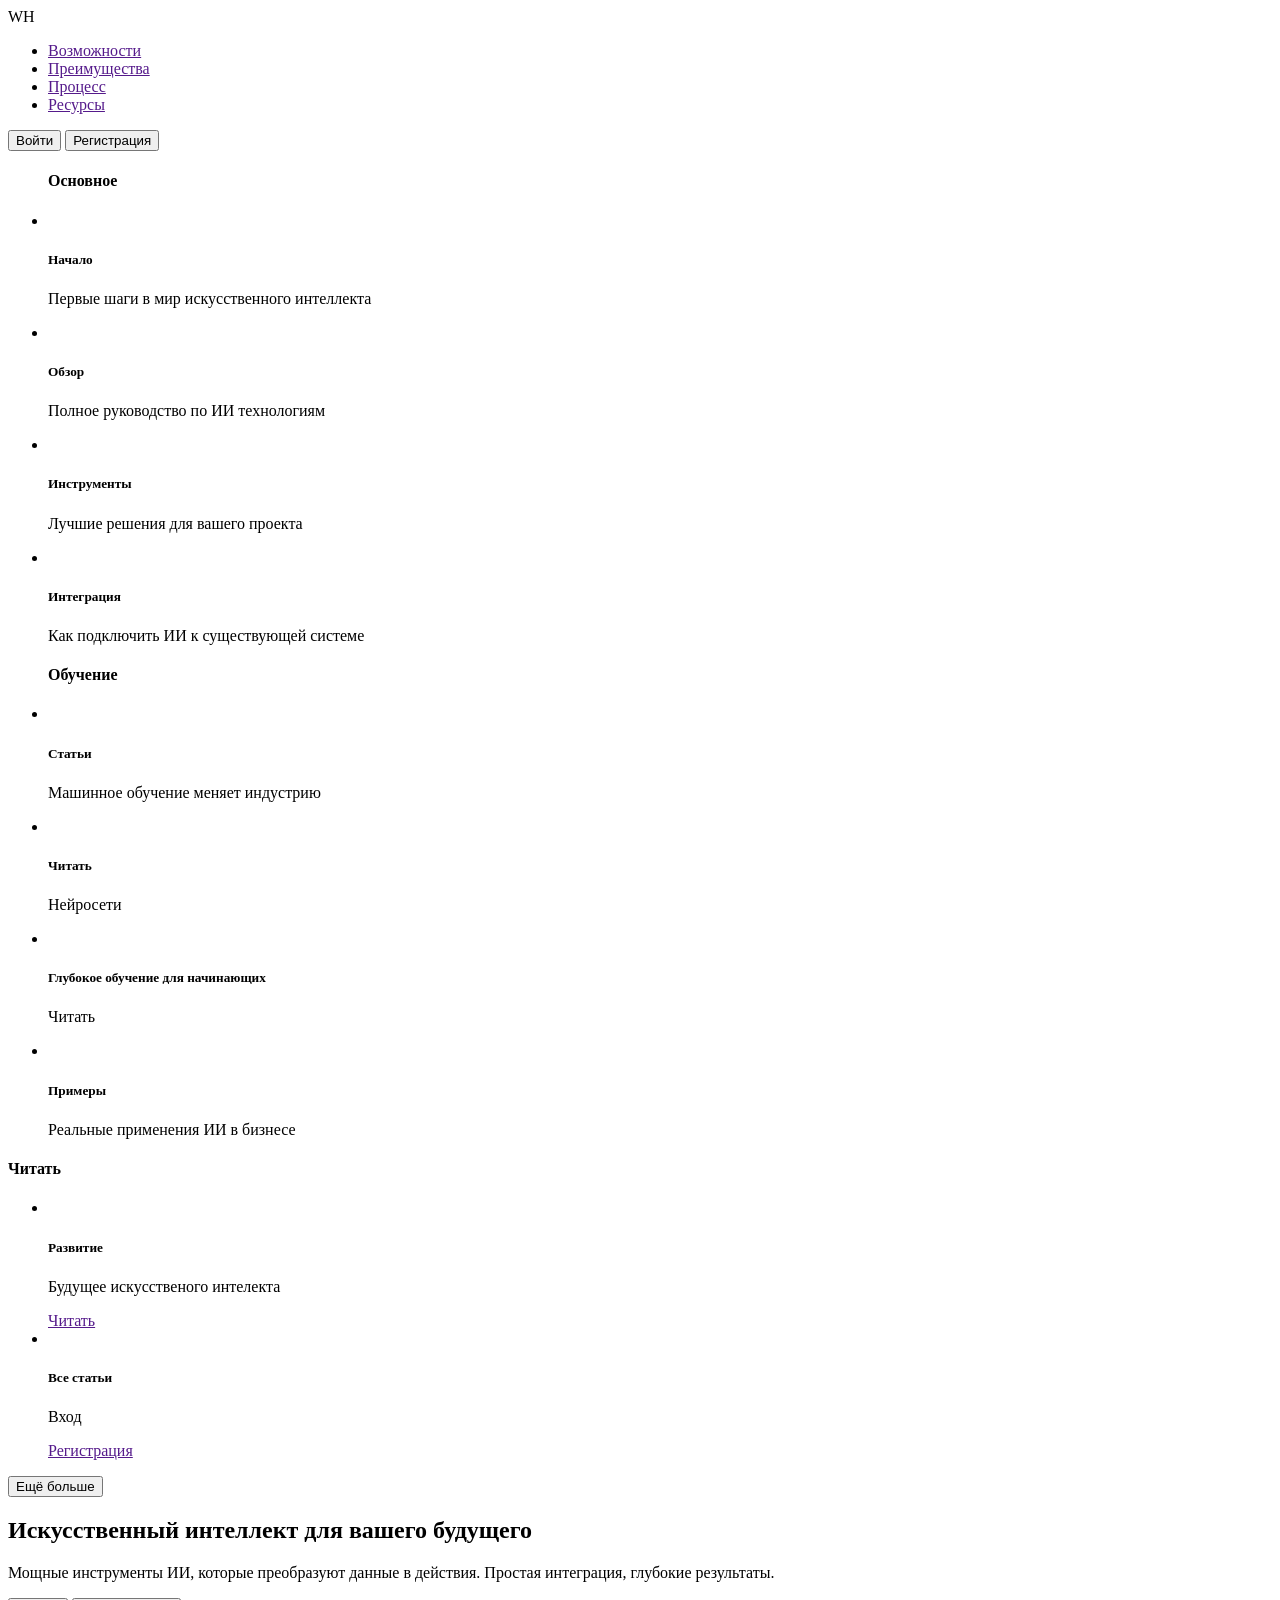
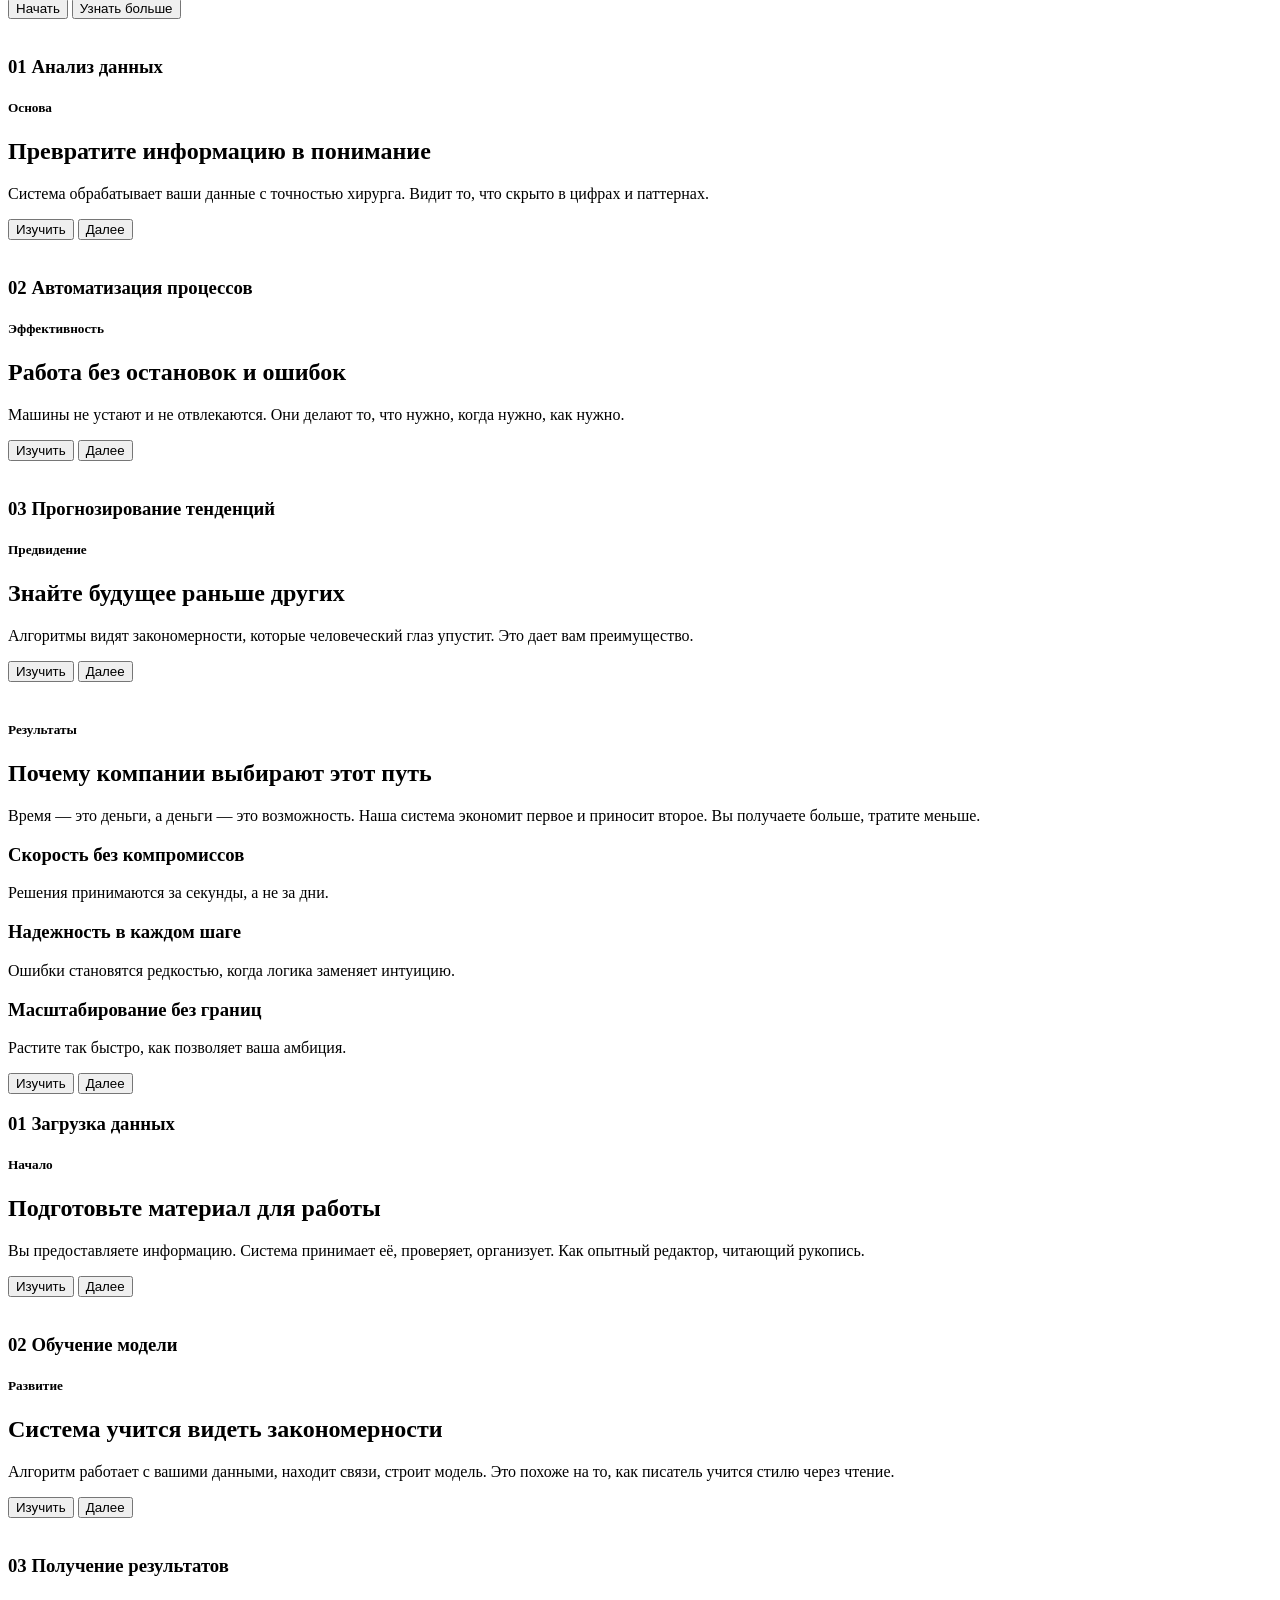
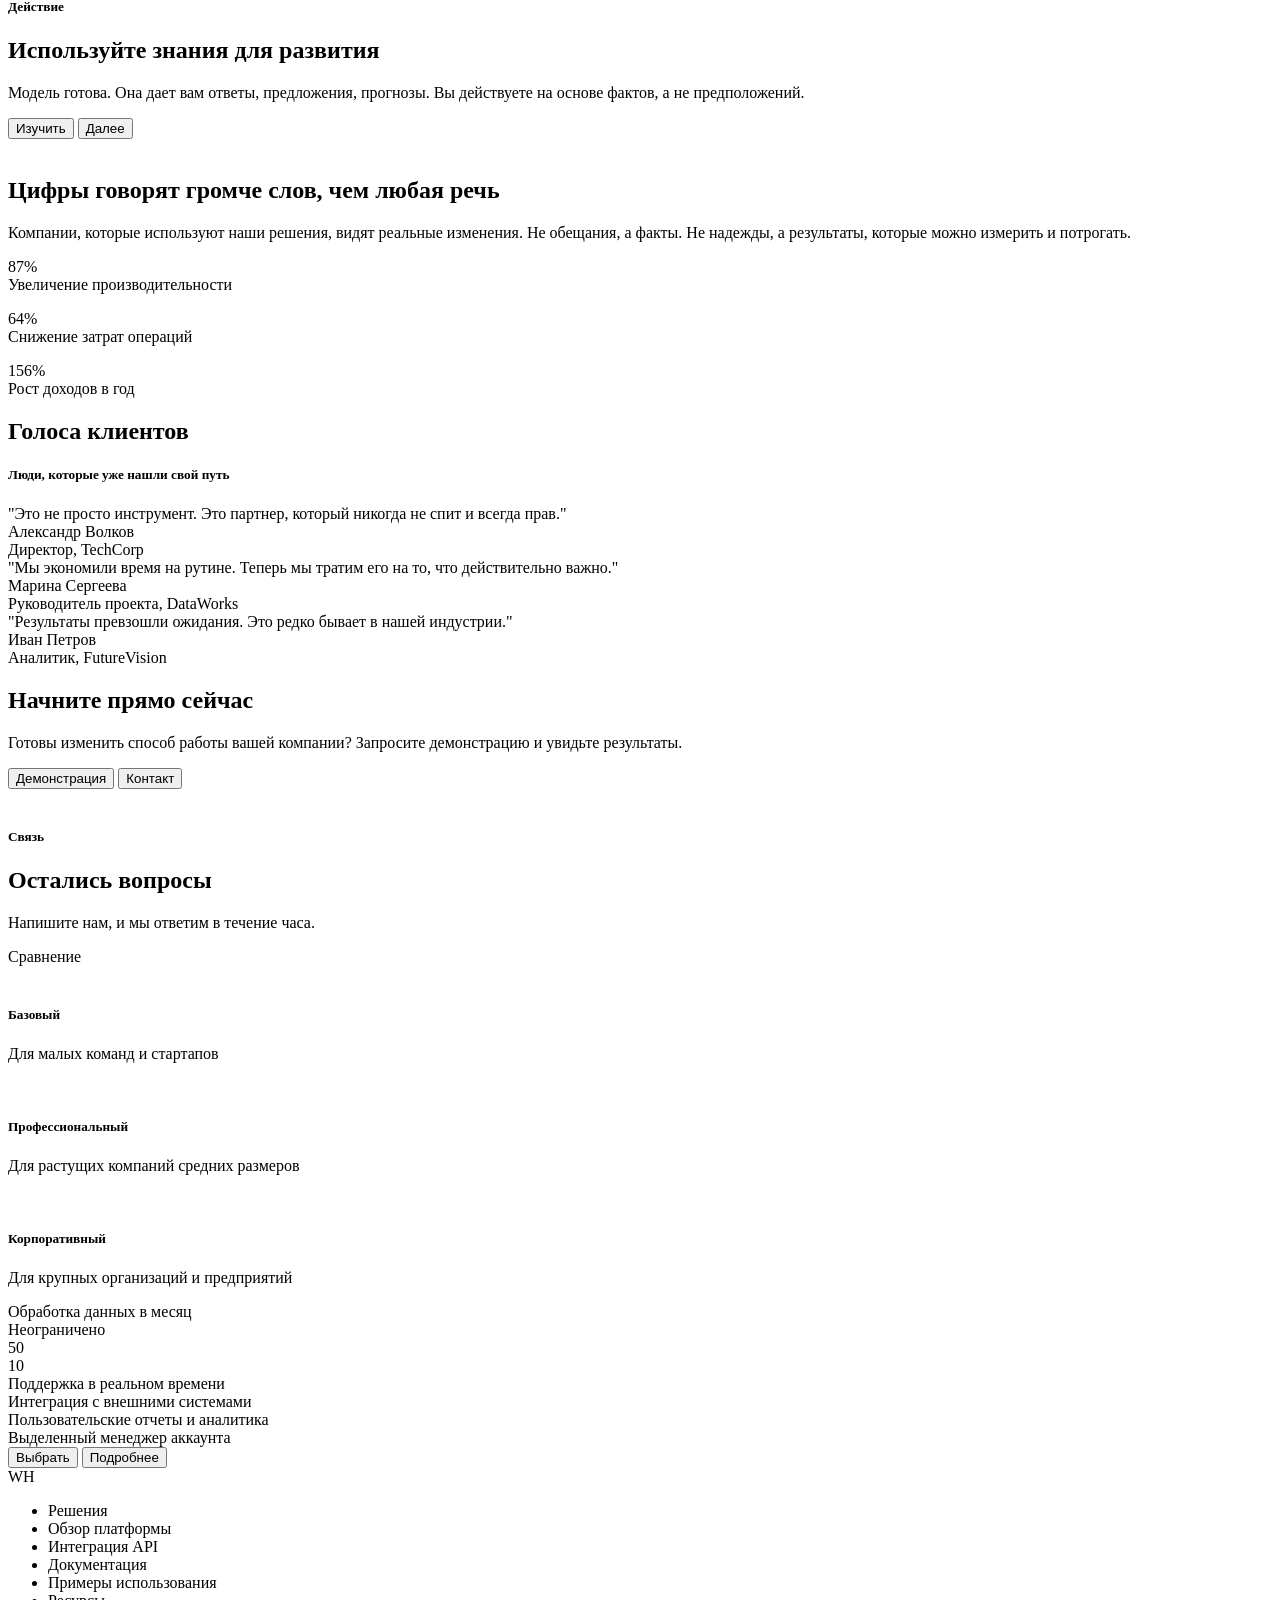
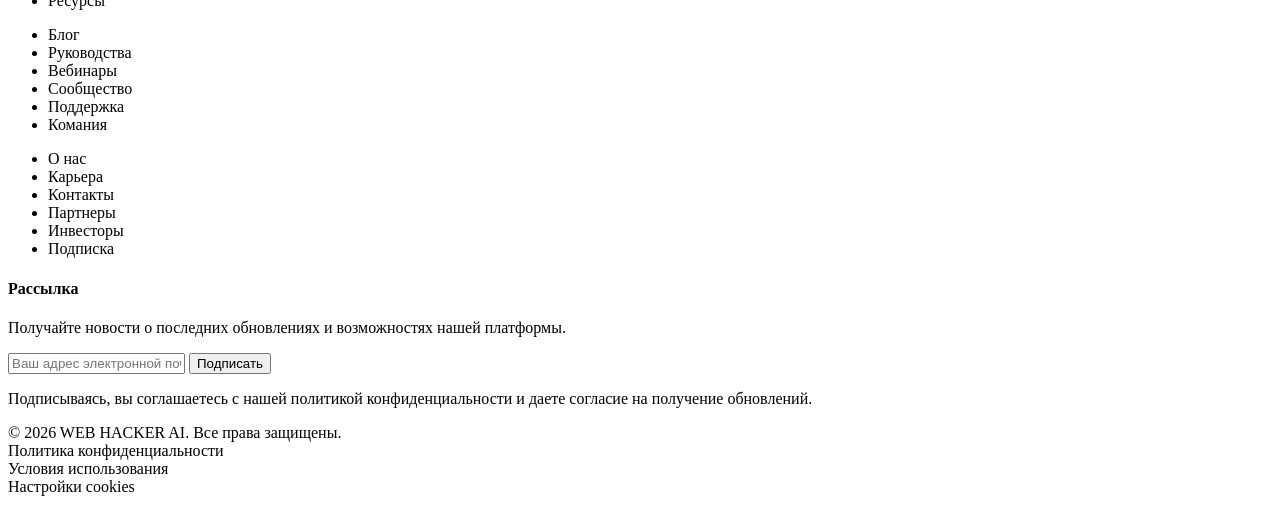
==== 01-html-css/adaptive-landing-ai/index.html @ d29f9d27 "feat(html): add basic html structure" ====
<!DOCTYPE html>
<html lang="en">
<head>
    <meta charset="UTF-8">
    <meta name="viewport" content="width=device-width, initial-scale=1.0">
    <title>WEV HACKER AI</title>
</head>
<body>
    <header>
        <nav>
            <div class="nav-logo">WH</div>
            <ul class="nav-list">
                <li class="list-item"><a href="">Возможности</a></li>
                <li class="list-item"><a href="">Преимущества</a></li>
                <li class="list-item"><a href="">Процесс</a></li>
                <li class="list-item"><a href="">Ресурсы</a></li>
            </ul>
            <div class="nav-actions">
                <button class="login">Войти</button>
                <button class="registration">Регистрация</button>
            </div>
        </nav>
        <div class="mega-menu">
            <div class="menu">
                <ul class="menu-list">
                    <h4 class="menu-list_title">Основное</h4>
                    <li class="menu-item">
                        <img class="menu-item_image" src="" alt="">
                        <div class="menu-item_content">
                            <h5 class="menu-item_content-title">Начало</h5>
                            <p class="menu-item_content-disc">Первые шаги в мир искусственного интеллекта</p>
                        </div>
                    </li>
                    <li class="menu-item">
                        <img class="menu-item_image" src="" alt="">
                        <div class="menu-item_content">
                            <h5 class="menu-item_content-title">Обзор</h5>
                            <p class="menu-item_content-disc">Полное руководство по ИИ технологиям</p>
                        </div>
                    </li>
                    <li class="menu-item">
                        <img class="menu-item_image" src="" alt="">
                        <div class="menu-item_content">
                            <h5 class="menu-item_content-title">Инструменты</h5>
                            <p class="menu-item_content-disc">Лучшие решения для вашего проекта</p>
                        </div>
                    </li>
                    <li class="menu-item">
                        <img class="menu-item_image" src="" alt="">
                        <div class="menu-item_content">
                            <h5 class="menu-item_content-title">Интеграция</h5>
                            <p class="menu-item_content-disc">Как подключить ИИ к существующей системе</p>
                        </div>
                    </li>
                </ul>
                <ul class="menu-list">
                    <h4 class="menu-list_title">Обучение</h4>
                    <li class="menu-item">
                        <img class="menu-item_image" src="" alt="">
                        <div class="menu-item_content">
                            <h5 class="menu-item_content-title">Статьи</h5>
                            <p class="menu-item_content-disc">Машинное обучение меняет индустрию</p>
                        </div>
                    </li>
                    <li class="menu-item">
                        <img class="menu-item_image" src="" alt="">
                        <div class="menu-item_content">
                            <h5 class="menu-item_content-title">Читать</h5>
                            <p class="menu-item_content-disc">Нейросети</p>
                        </div>
                    </li>
                    <li class="menu-item">
                        <img class="menu-item_image" src="" alt="">
                        <div class="menu-item_content">
                            <h5 class="menu-item_content-title">Глубокое обучение для начинающих</h5>
                            <p class="menu-item_content-disc">Читать</p>
                        </div>
                    </li>
                    <li class="menu-item">
                        <img class="menu-item_image" src="" alt="">
                        <div class="menu-item_content">
                            <h5 class="menu-item_content-title">Примеры</h5>
                            <p class="menu-item_content-disc">Реальные применения ИИ в бизнесе</p>
                        </div>
                    </li>
                </ul>
            <div class="blog">
                <h4 class="blog-title">Читать</h4>
                <ul class="blog-list">
                    <li class="blog-item">
                        <img class="blog-item_image" src="" alt="">
                        <div class="blog-item_content">
                            <h5 class="blog-item_content-title">Развитие</h5>
                            <p class="blog-item_content-disc">Будущее искусственого интелекта</p>
                            <a href="">Читать</a>
                        </div>
                    </li>
                    <li class="blog-item">
                        <img class="blog-item_image" src="" alt="">
                        <div class="blog-item_content">
                            <h5 class="blog-item_content-title">Все статьи</h5>
                            <p class="blog-item_content-disc">Вход</p>
                            <a href="">Регистрация</a>
                        </div>
                    </li>
                </ul>
                <button class="blog-button">Ещё больше</button>
            </div>
        </div>
    </header>
    <main>
        <section class="intro">
            <div class="intro-container">
                <h1 class="intro-title">Искусственный интеллект для вашего будущего</h1>
                <p class="intro-text">Мощные инструменты ИИ, которые преобразуют данные в действия. Простая интеграция, глубокие результаты.</p>
                <div class="intro-actions">
                    <button>Начать</button>
                    <button>Узнать больше</button>
                </div>
            </div>
            <img class="intro-image" src="" alt="">
        </section>
        <section class="features">
            <div class="feature">
                <div class="feature-info">
                    <h3 class="feature-info_title">01   Анализ данных</h3>
                </div>
                <div class="feature-content">
                    <div class="feature-content_container">
                        <h5 class="feature-content_title">Основа</h5>
                        <h2 class="feature-content_heading">Превратите информацию в понимание</h2>
                        <p class="feature-content_text">Система обрабатывает ваши данные с точностью хирурга. Видит то, что скрыто в цифрах и паттернах.</p>
                        <div class="feature-content_actions">
                            <button>Изучить</button>
                            <button>Далее</button>
                        </div>
                    </div>
                    <img class="feature-content_image" src="" alt="">
                </div>
            </div>
            <div class="feature">
                <div class="feature-info">
                    <h3 class="feature-info_title">02   Автоматизация процессов</h3>
                </div>
                <div class="feature-content">
                    <div class="feature-content_container">
                        <h5 class="feature-content_title">Эффективность</h5>
                        <h2 class="feature-content_heading">Работа без остановок и ошибок</h2>
                        <p class="feature-content_text">Машины не устают и не отвлекаются. Они делают то, что нужно, когда нужно, как нужно.</p>
                        <div class="feature-content_actions">
                            <button>Изучить</button>
                            <button>Далее</button>
                        </div>
                    </div>
                    <img class="feature-content_image" src="" alt="">
                </div>
            </div>
            <div class="feature">
                <div class="feature-info">
                    <h3 class="feature-info_title">03   Прогнозирование тенденций</h3>
                </div>
                <div class="feature-content">
                    <div class="feature-content_container">
                        <h5 class="feature-content_title">Предвидение</h5>
                        <h2 class="feature-content_heading">Знайте будущее раньше других</h2>
                        <p class="feature-content_text">Алгоритмы видят закономерности, которые человеческий глаз упустит. Это дает вам преимущество.</p>
                        <div class="feature-content_actions">
                            <button>Изучить</button>
                            <button>Далее</button>
                        </div>
                    </div>
                    <img class="feature-content_image" src="" alt="">
                </div>
            </div>
            <div class="features-result">
                <div class="features-result_header">
                    <h5 class="feature-content_title">Результаты</h5>
                    <h2 class="feature-content_heading">Почему компании выбирают этот путь</h2>
                    <p class="feature-content_text">Время — это деньги, а деньги — это возможность. Наша система экономит первое и приносит второе. Вы получаете больше, тратите меньше.</p>
                </div>
                <div class="features-result_cards">
                    <div class="card">
                        <div class="card-image"></div>
                        <h3 class="card-title">Скорость без компромиссов</h3>
                        <p class="card-text">Решения принимаются за секунды, а не за дни.</p>
                    </div>
                    <div class="card">
                        <div class="card-image"></div>
                        <h3 class="card-title">Надежность в каждом шаге</h3>
                        <p class="card-text">Ошибки становятся редкостью, когда логика заменяет интуицию.</p>
                    </div>
                    <div class="card">
                        <div class="card-image"></div>
                        <h3 class="card-title">Масштабирование без границ</h3>
                        <p class="card-text">Растите так быстро, как позволяет ваша амбиция.</p>
                    </div>
                </div>
                <div class="features-result_actions">
                    <button>Изучить</button>
                    <button>Далее</button>
                </div>
            </div>
            <div class="feature">
                <div class="feature-info">
                    <h3 class="feature-info_title">01   Загрузка данных</h3>
                </div>
                <div class="feature-content">
                    <div class="feature-content_container">
                        <h5 class="feature-content_title">Начало</h5>
                        <h2 class="feature-content_heading">Подготовьте материал для работы</h2>
                        <p class="feature-content_text">Вы предоставляете информацию. Система принимает её, проверяет, организует. Как опытный редактор, читающий рукопись.</p>
                        <div class="feature-content_actions">
                            <button>Изучить</button>
                            <button>Далее</button>
                        </div>
                    </div>
                    <img class="feature-content_image" src="" alt="">
                </div>
            </div>
            <div class="feature">
                <div class="feature-info">
                    <h3 class="feature-info_title">02   Обучение модели</h3>
                </div>
                <div class="feature-content">
                    <div class="feature-content_container">
                        <h5 class="feature-content_title">Развитие</h5>
                        <h2 class="feature-content_heading">Система учится видеть закономерности</h2>
                        <p class="feature-content_text">Алгоритм работает с вашими данными, находит связи, строит модель. Это похоже на то, как писатель учится стилю через чтение.</p>
                        <div class="feature-content_actions">
                            <button>Изучить</button>
                            <button>Далее</button>
                        </div>
                    </div>
                    <img class="feature-content_image" src="" alt="">
                </div>
            </div>
            <div class="feature">
                <div class="feature-info">
                    <h3 class="feature-info_title">03   Получение результатов</h3>
                </div>
                <div class="feature-content">
                    <div class="feature-content_container">
                        <h5 class="feature-content_title">Действие</h5>
                        <h2 class="feature-content_heading">Используйте знания для развития</h2>
                        <p class="feature-content_text">Модель готова. Она дает вам ответы, предложения, прогнозы. Вы действуете на основе фактов, а не предположений.</p>
                        <div class="feature-content_actions">
                            <button>Изучить</button>
                            <button>Далее</button>
                        </div>
                    </div>
                    <img class="feature-content_image" src="" alt="">
                </div>
            </div>
        </section>
        <section class="stats">
            <div class="stats-heading">
                <h2 class="stats-title">Цифры говорят громче слов, чем любая речь</h2>
                <p class="stats-text">Компании, которые используют наши решения, видят реальные изменения. Не обещания, а факты. Не надежды, а результаты, которые можно измерить и потрогать.</p>
            </div>
            <div class="stats-content">
                <div class="stats-content_card">
                    <p class="stats-content_card-info">87%<br>Увеличение производительности</p>
                </div>
                <div class="stats-content_card">
                    <p class="stats-content_card-info">64%<br>Снижение затрат операций</p>
                </div>
                <div class="stats-content_card">
                    <p class="stats-content_card-info">156%<br>Рост доходов в год</p>
                </div>
            </div>
        </section>
        <section class="testimonial">
            <div class="testimonial-heading">
                <h2 class="testimonial-title">Голоса клиентов</h2>
                <h5 class="testimonial-subtitle">Люди, которые уже нашли свой путь</h5>
            </div>
            <div class="testimonial-cards">
                <div class="testimonial-card">
                    <div class="stars"></div>
                    <div class="quote">"Это не просто инструмент. Это партнер, который никогда не спит и всегда прав."</div>
                    <div class="avatar">
                        <div class="avatar-image"></div>
                        <div class="avatar-info">
                            <div class="full-name">Александр Волков</div>
                            <div class="position">Директор, TechCorp</div>
                        </div>
                    </div>
                </div>
                <div class="testimonial-card">
                    <div class="stars"></div>
                    <div class="quote">"Мы экономили время на рутине. Теперь мы тратим его на то, что действительно важно."</div>
                    <div class="avatar">
                        <div class="avatar-image"></div>
                        <div class="avatar-info">
                            <div class="full-name">Марина Сергеева</div>
                            <div class="position">Руководитель проекта, DataWorks</div>
                        </div>
                    </div>
                </div>
                <div class="testimonial-card">
                    <div class="stars"></div>
                    <div class="quote">"Результаты превзошли ожидания. Это редко бывает в нашей индустрии."</div>
                    <div class="avatar">
                        <div class="avatar-image"></div>
                        <div class="avatar-info">
                            <div class="full-name">Иван Петров</div>
                            <div class="position">Аналитик, FutureVision</div>
                        </div>
                    </div>
                </div>
            </div>
        </section>
        <section class="get_start">
            <div class="get_start-content">
                    <div class="get_start-content_container">
                        <h2 class="get_start-content_heading">Начните прямо сейчас</h2>
                        <p class="get_start-content_text">Готовы изменить способ работы вашей компании? Запросите демонстрацию и увидьте результаты.</p>
                        <div class="get_start-content_actions">
                            <button>Демонстрация</button>
                            <button>Контакт</button>
                        </div>
                    </div>
                    <img class="feature-content_image" src="" alt="">
                </div>
        </section>
        <section class="faq">
            <div class="faq-heading">
                <h5 class="faq-tagline">Связь</h5>
                <h2 class="faq-title">Остались вопросы</h2>
                <p class="faq-text">Напишите нам, и мы ответим в течение часа.</p>
            </div>
            <div class="faq-content">
                <div class="faq-grid">
                    <div class="grid-column_heading">
                        <div>Сравнение</div>
                        <div class="grid-column_content">
                            <img class="grid-column_image" src="" alt="">
                            <h5 class="grid-column_title">Базовый</h5>
                            <p class="grid-column_text">Для малых команд и стартапов</p>
                        </div>
                        <div class="grid-column_content">
                            <img class="grid-column_image" src="" alt="">
                            <h5 class="grid-column_title">Профессиональный</h5>
                            <p class="grid-column_text">Для растущих компаний средних размеров</p>
                        </div>
                        <div class="grid-column_content">
                            <img class="grid-column_image" src="" alt="">
                            <h5 class="grid-column_title">Корпоративный</h5>
                            <p class="grid-column_text">Для крупных организаций и предприятий</p>
                        </div>
                    </div>
                    <div class="grid-row">
                        <div class="row-title">Обработка данных в месяц</div>
                        <div class="row-ceil">Неограничено</div>
                        <div class="row-ceil">50</div>
                        <div class="row-ceil">10</div>
                    </div>
                    <div class="grid-row">
                        <div class="row-title">Поддержка в реальном времени</div>
                        <div class="row-ceil"></div>
                        <div class="row-ceil"></div>
                        <div class="row-ceil"></div>
                    </div>
                    <div class="grid-row">
                        <div class="row-title">Интеграция с внешними системами</div>
                        <div class="row-ceil"></div>
                        <div class="row-ceil"></div>
                        <div class="row-ceil"></div>
                    </div>
                    <div class="grid-row">
                        <div class="row-title">Пользовательские отчеты и аналитика</div>
                        <div class="row-ceil"></div>
                        <div class="row-ceil"></div>
                        <div class="row-ceil"></div>
                    </div>
                    <div class="grid-row">
                        <div class="row-title">Выделенный менеджер аккаунта</div>
                        <div class="row-ceil"></div>
                        <div class="row-ceil"></div>
                        <div class="row-ceil"></div>
                    </div>
                </div>
            </div>
            <div class="faq-actions">
                <button>Выбрать</button>
                <button>Подробнее</button>
            </div>
        </section>
    </main>
    <footer>
        <div class="footer-container">
            <div class="footer-content">
                <div class="footer-links">
                    <div class="footer-logo">WH</div>
                    <div class="footer-list">
                        <ul class="footer-list">
                            <li class="footer-list_item">Решения</li>
                            <li class="footer-list_item">Обзор платформы</li>
                            <li class="footer-list_item">Интеграция API</li>
                            <li class="footer-list_item">Документация</li>
                            <li class="footer-list_item">Примеры использования</li>
                            <li class="footer-list_item">Ресурсы</li>
                        </ul>
                    </div>
                    <div class="footer-list">
                        <ul class="footer-list">
                            <li class="footer-list_item">Блог</li>
                            <li class="footer-list_item">Руководства</li>
                            <li class="footer-list_item">Вебинары</li>
                            <li class="footer-list_item">Сообщество</li>
                            <li class="footer-list_item">Поддержка</li>
                            <li class="footer-list_item">Комания</li>
                        </ul>
                    </div>
                    <div class="footer-list">
                        <ul class="footer-list">
                            <li class="footer-list_item">О нас</li>
                            <li class="footer-list_item">Карьера</li>
                            <li class="footer-list_item">Контакты</li>
                            <li class="footer-list_item">Партнеры</li>
                            <li class="footer-list_item">Инвесторы</li>
                            <li class="footer-list_item">Подписка</li>
                        </ul>
                    </div>
                </div>
                <div class="footer-newsletter">
                    <div class="newsletter-heading">
                        <h4>Рассылка</h4>
                        <p>Получайте новости о последних обновлениях и возможностях нашей платформы.</p>
                    </div>
                    <div class="newsletter-actions">
                        <div class="actions-form">
                            <form action="submit"></form>
                            <input type="email" name="" id="email" placeholder="Ваш адрес электронной почты">
                            <button>Подписать</button>
                        </div>
                        <p class="confirm">Подписываясь, вы соглашаетесь с нашей политикой конфиденциальности и даете согласие на получение обновлений.</p>
                    </div>
                </div>
            </div>
            <div class="footer-credits">
                <div class="credits-links">
                    <div class="credits-link">© 2026 WEB HACKER AI. Все права защищены.</div>
                    <div class="credits-link">Политика конфиденциальности</div>
                    <div class="credits-link">Условия использования</div>
                    <div class="credits-link">Настройки cookies</div>
                </div>
                <div class="social-links">
                    <img src="" alt="">
                    <img src="" alt="">
                </div>
            </div>
        </div>
    </footer>
</body>
</html>
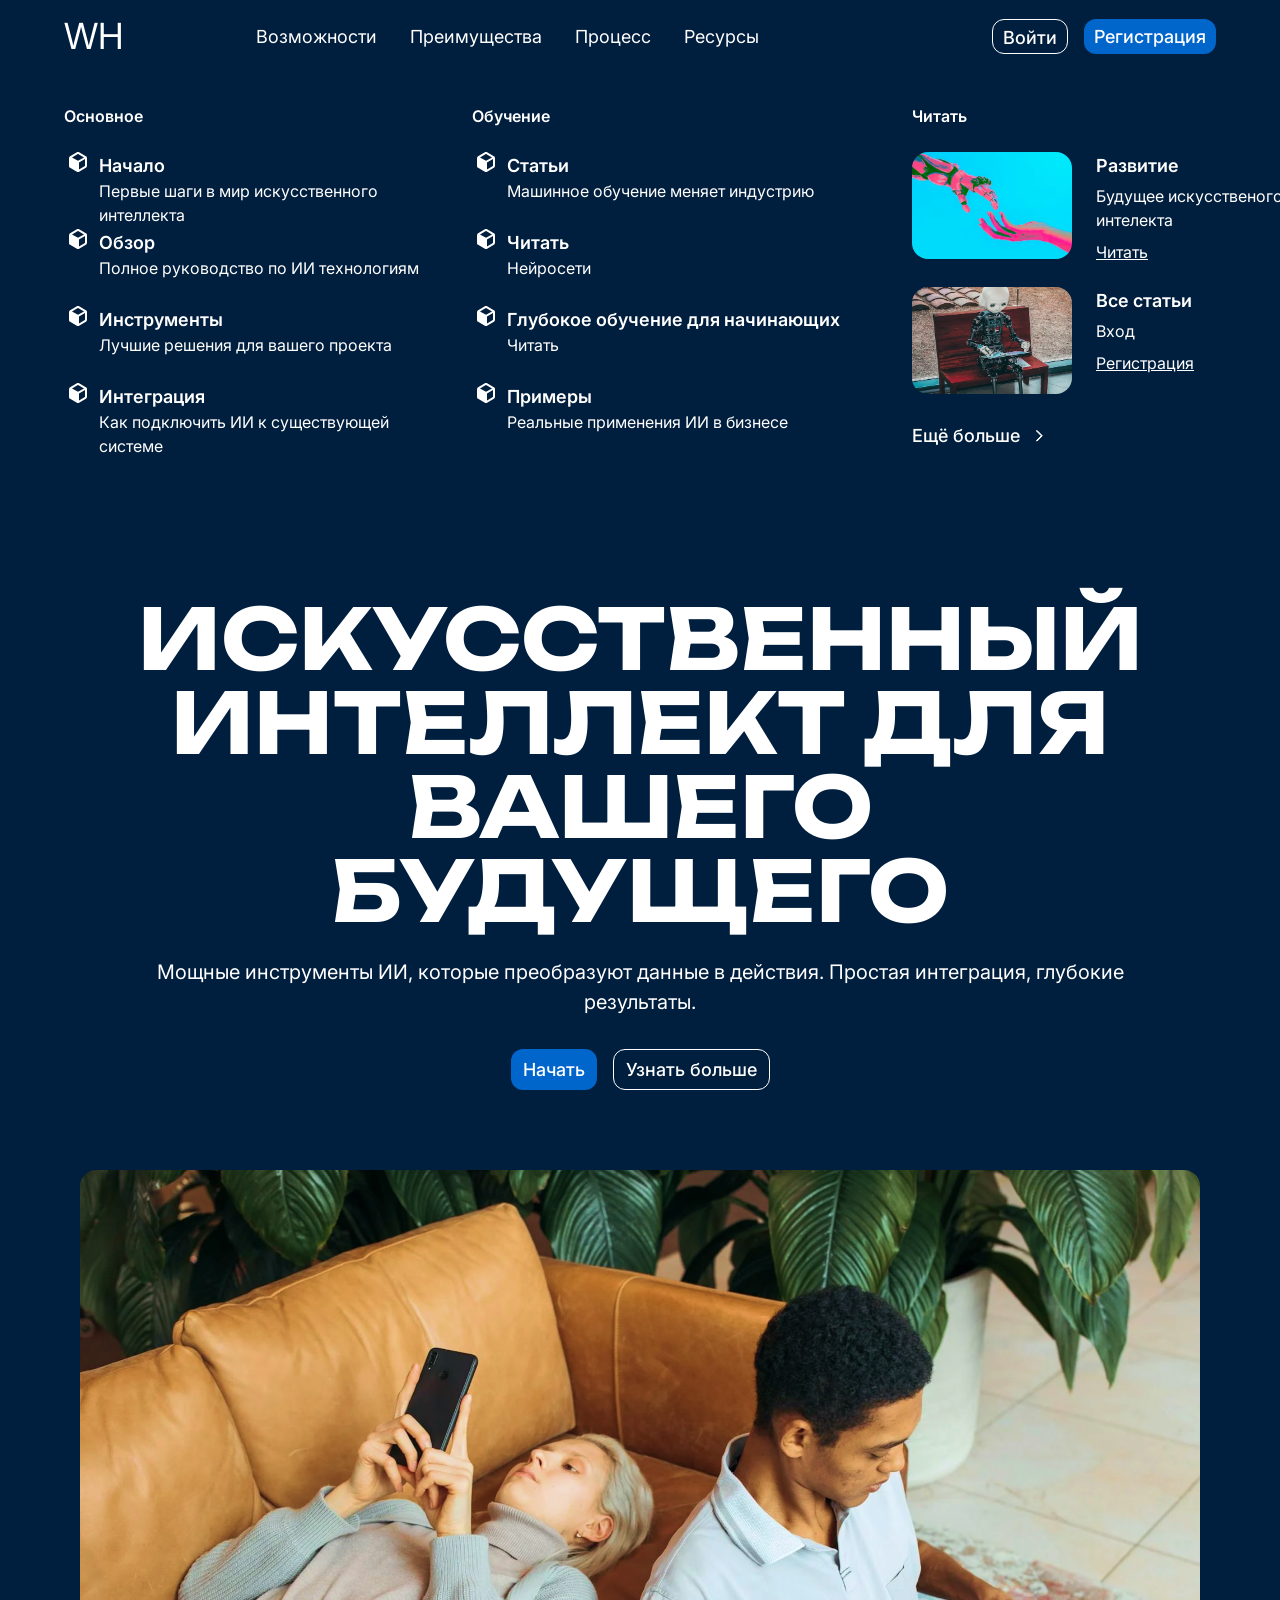
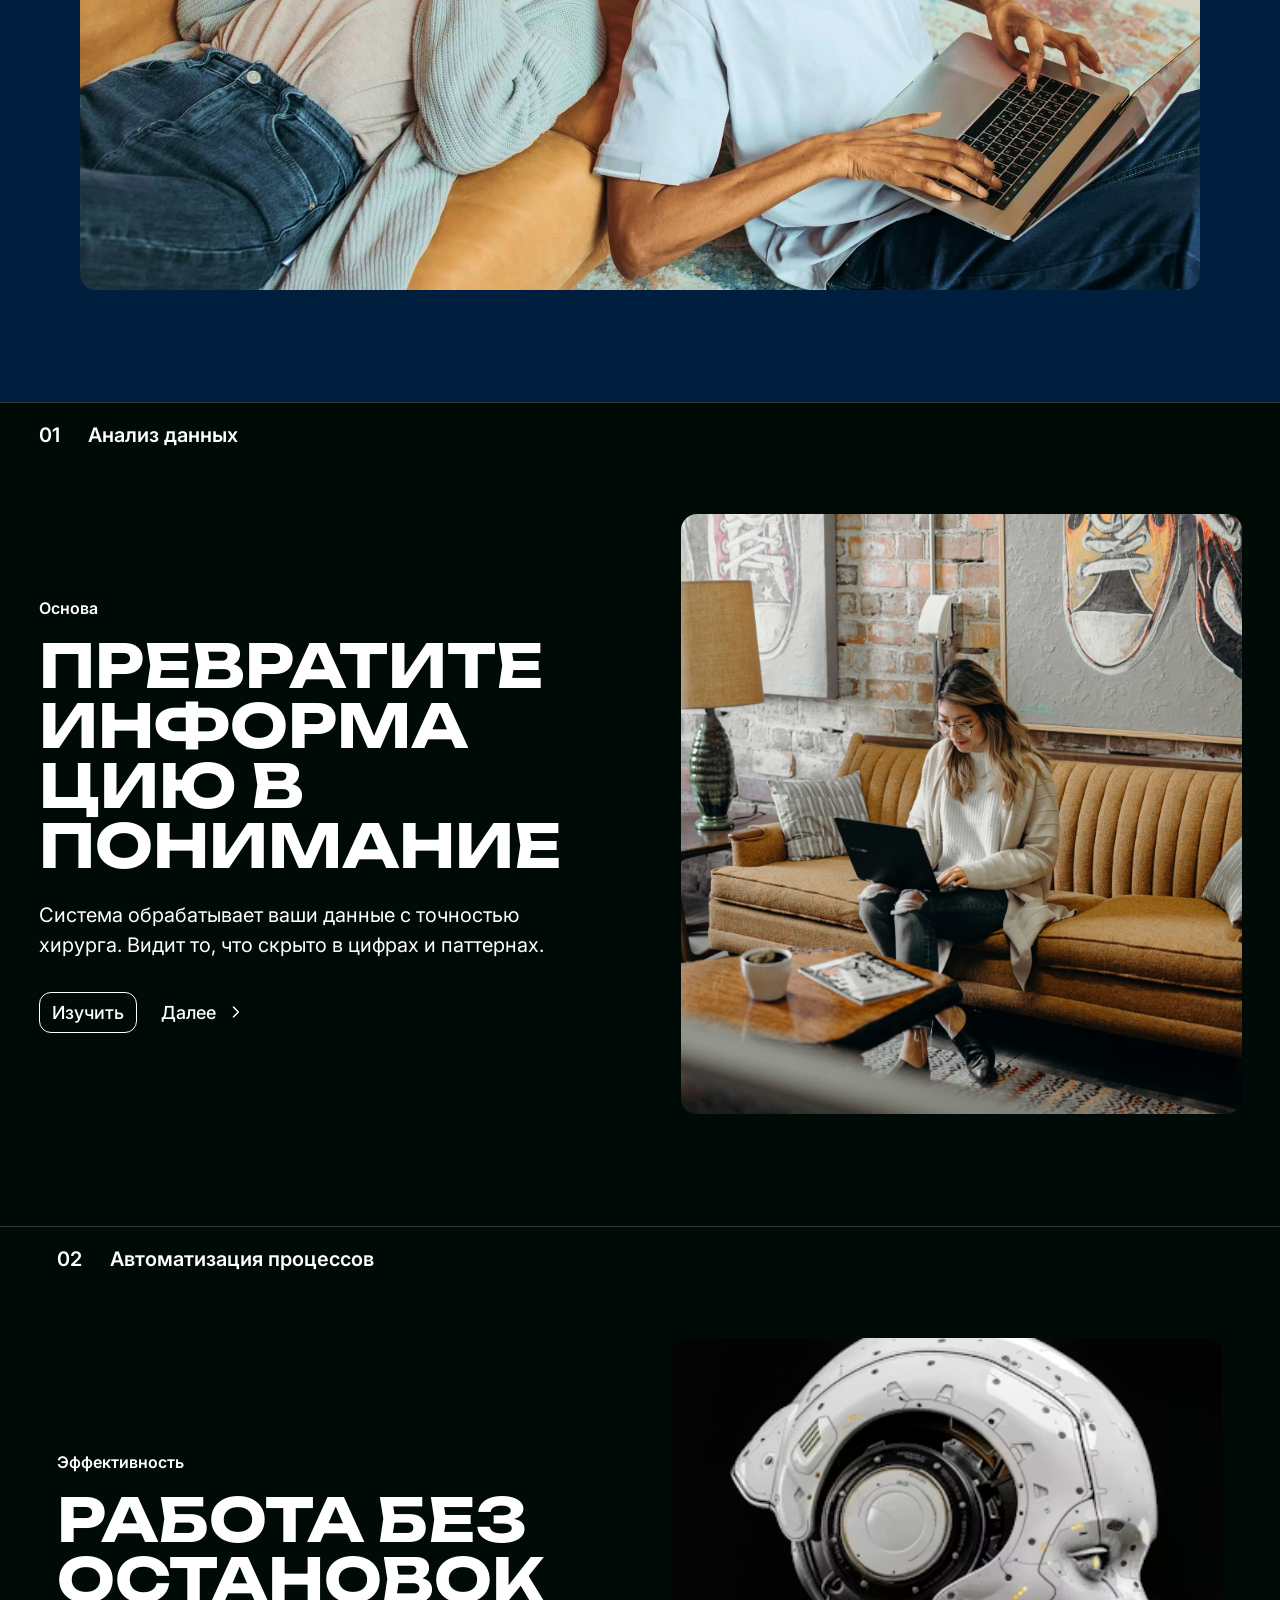
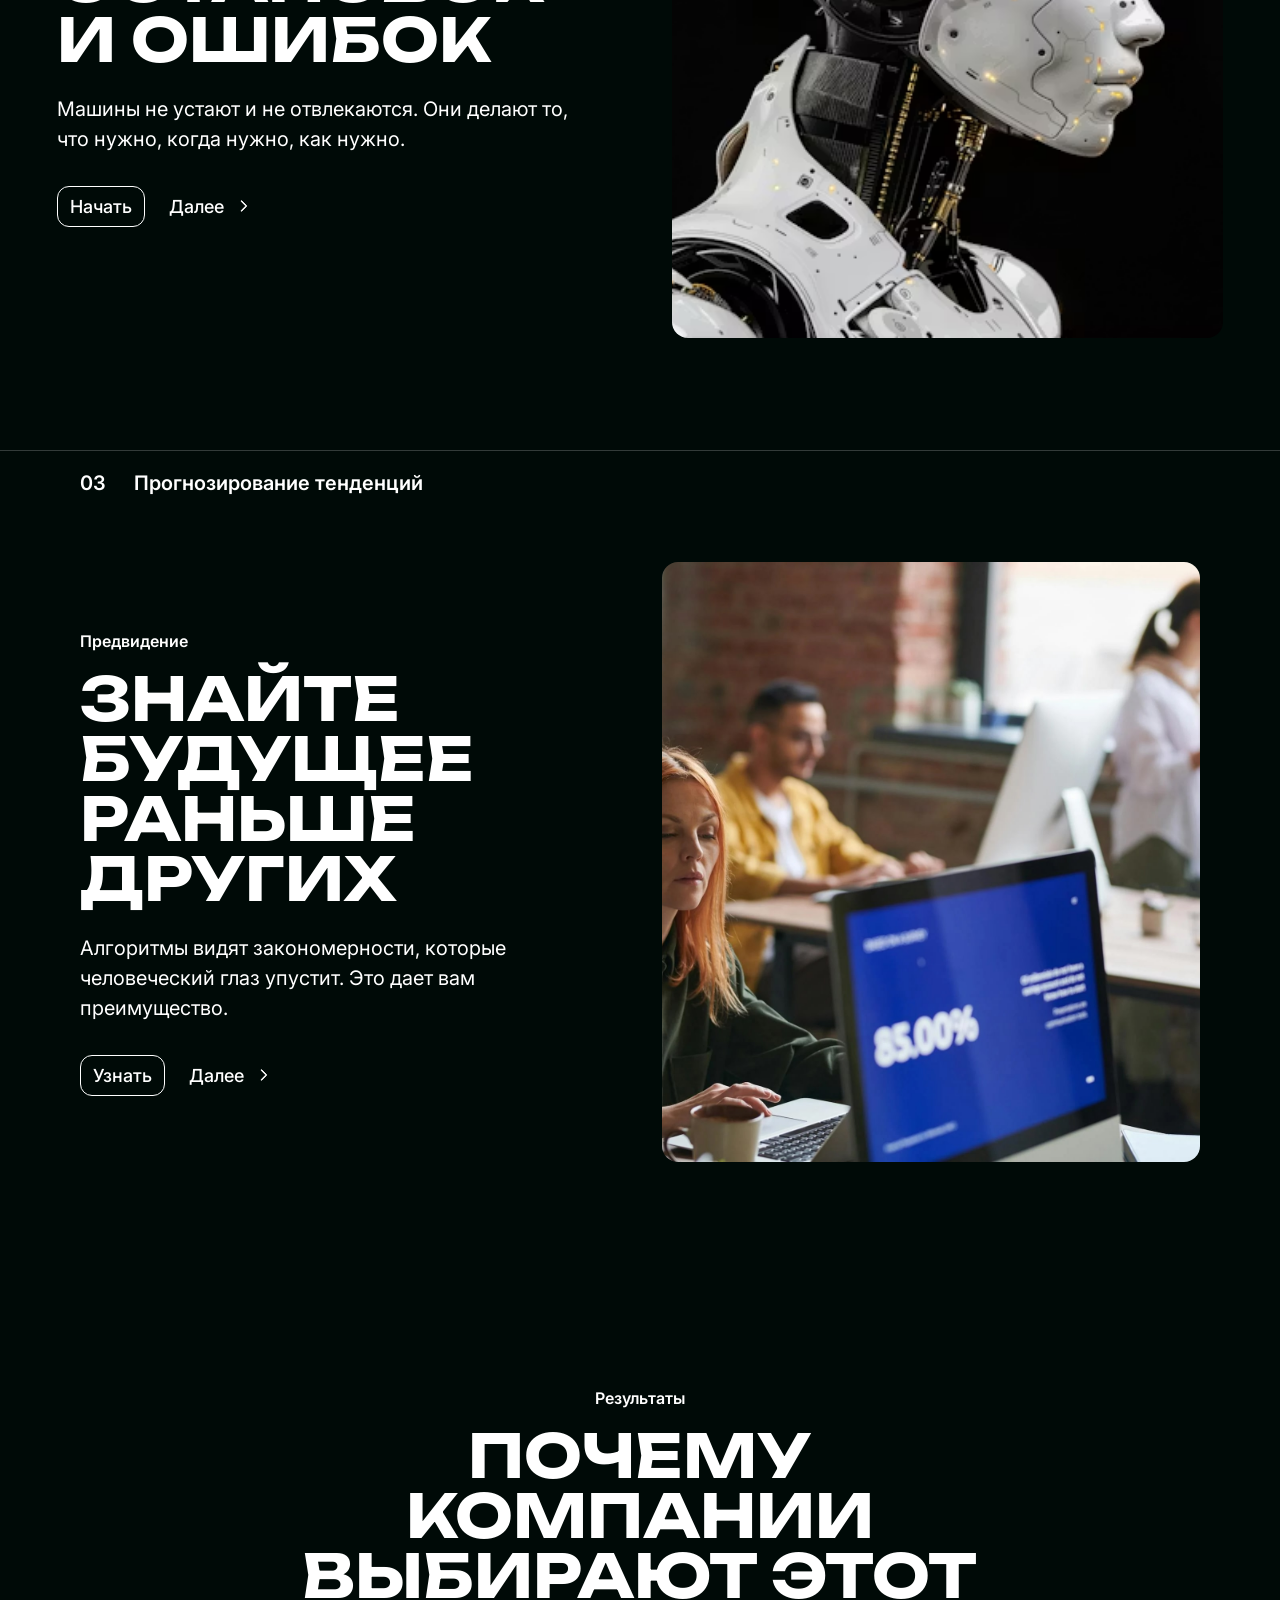
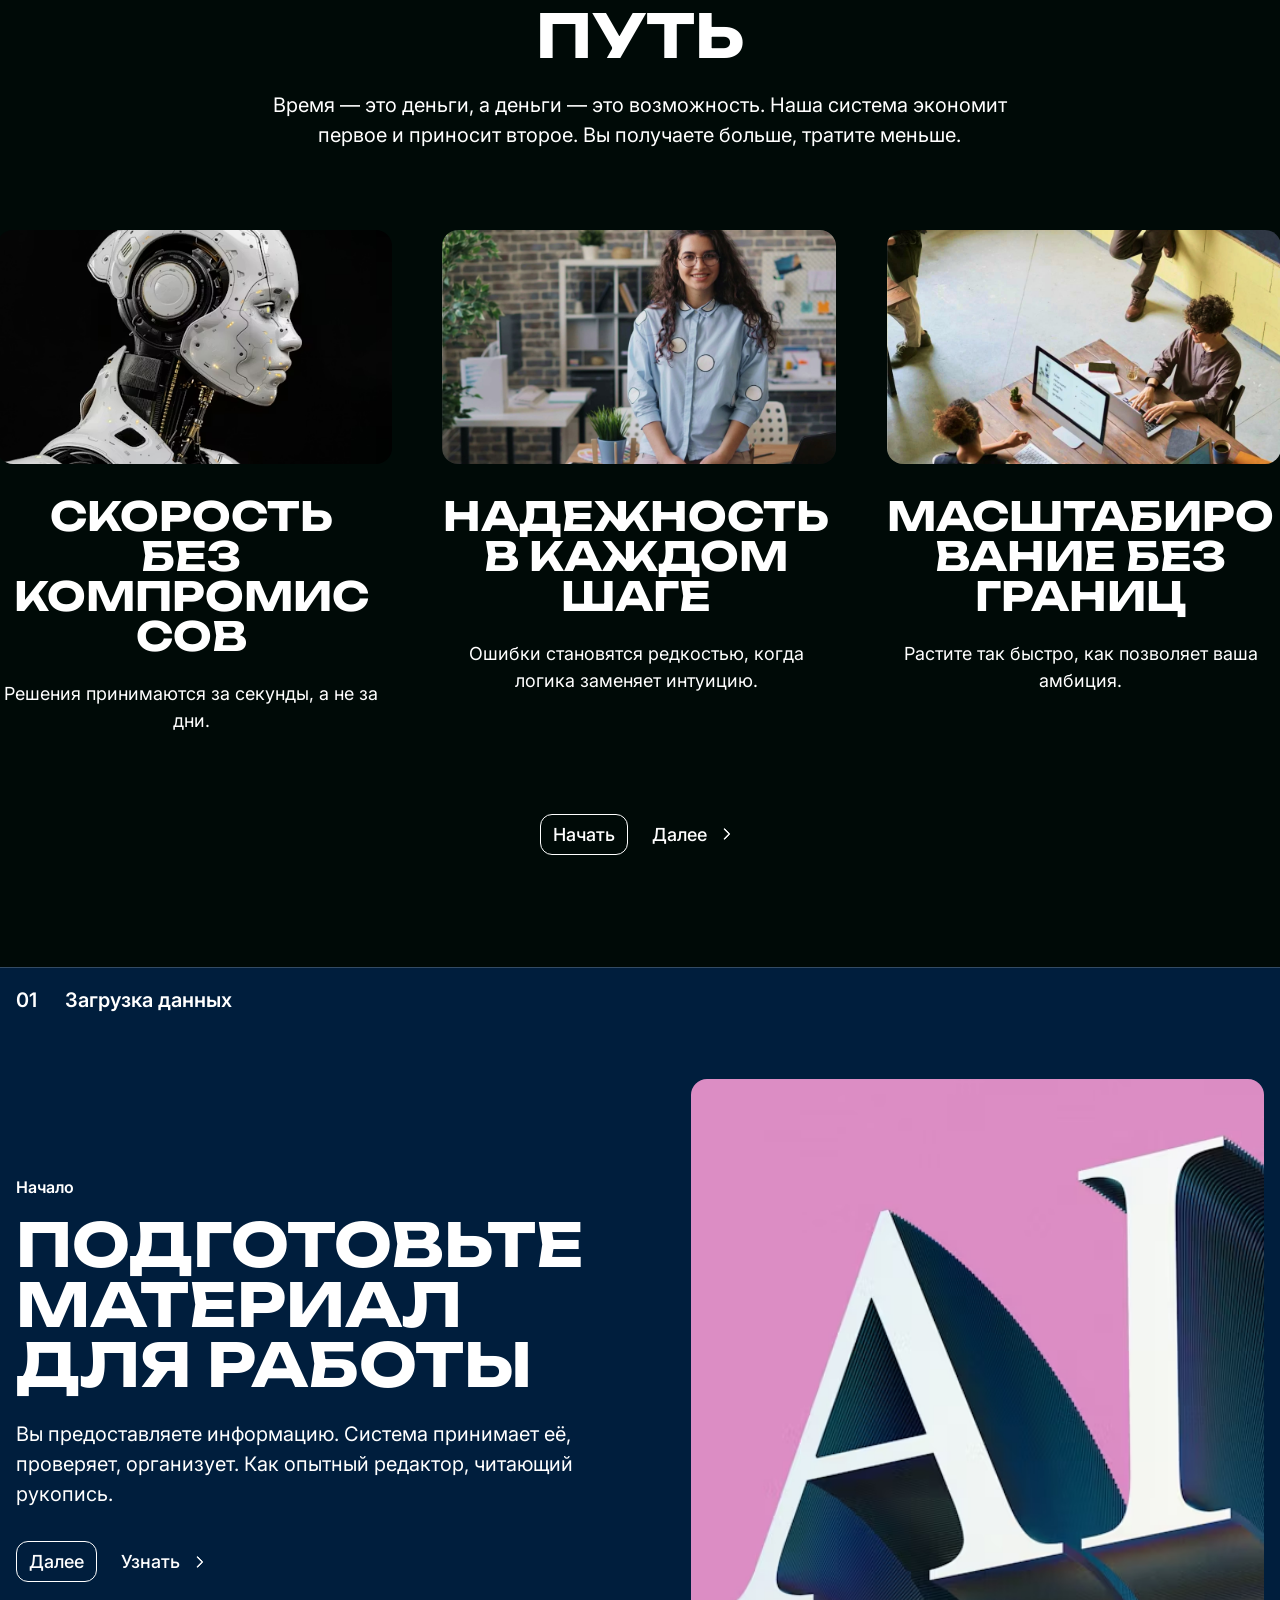
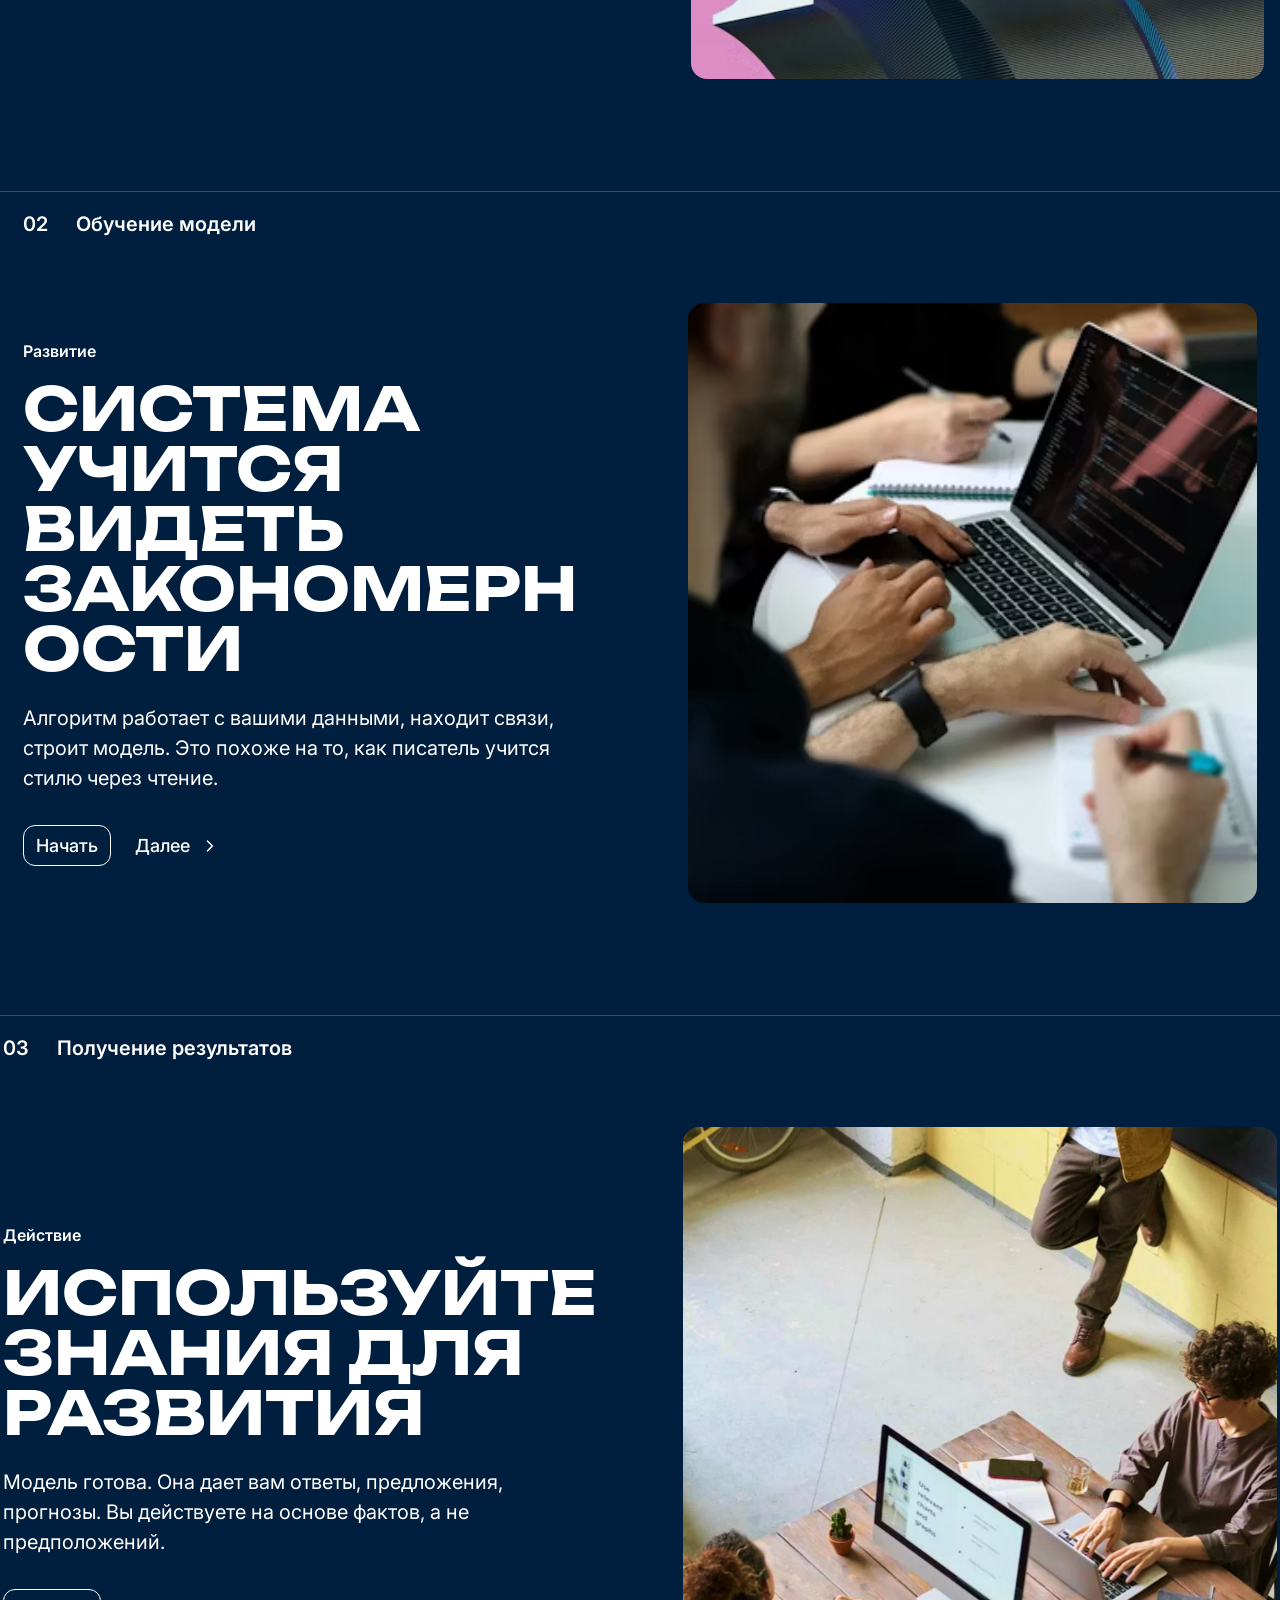
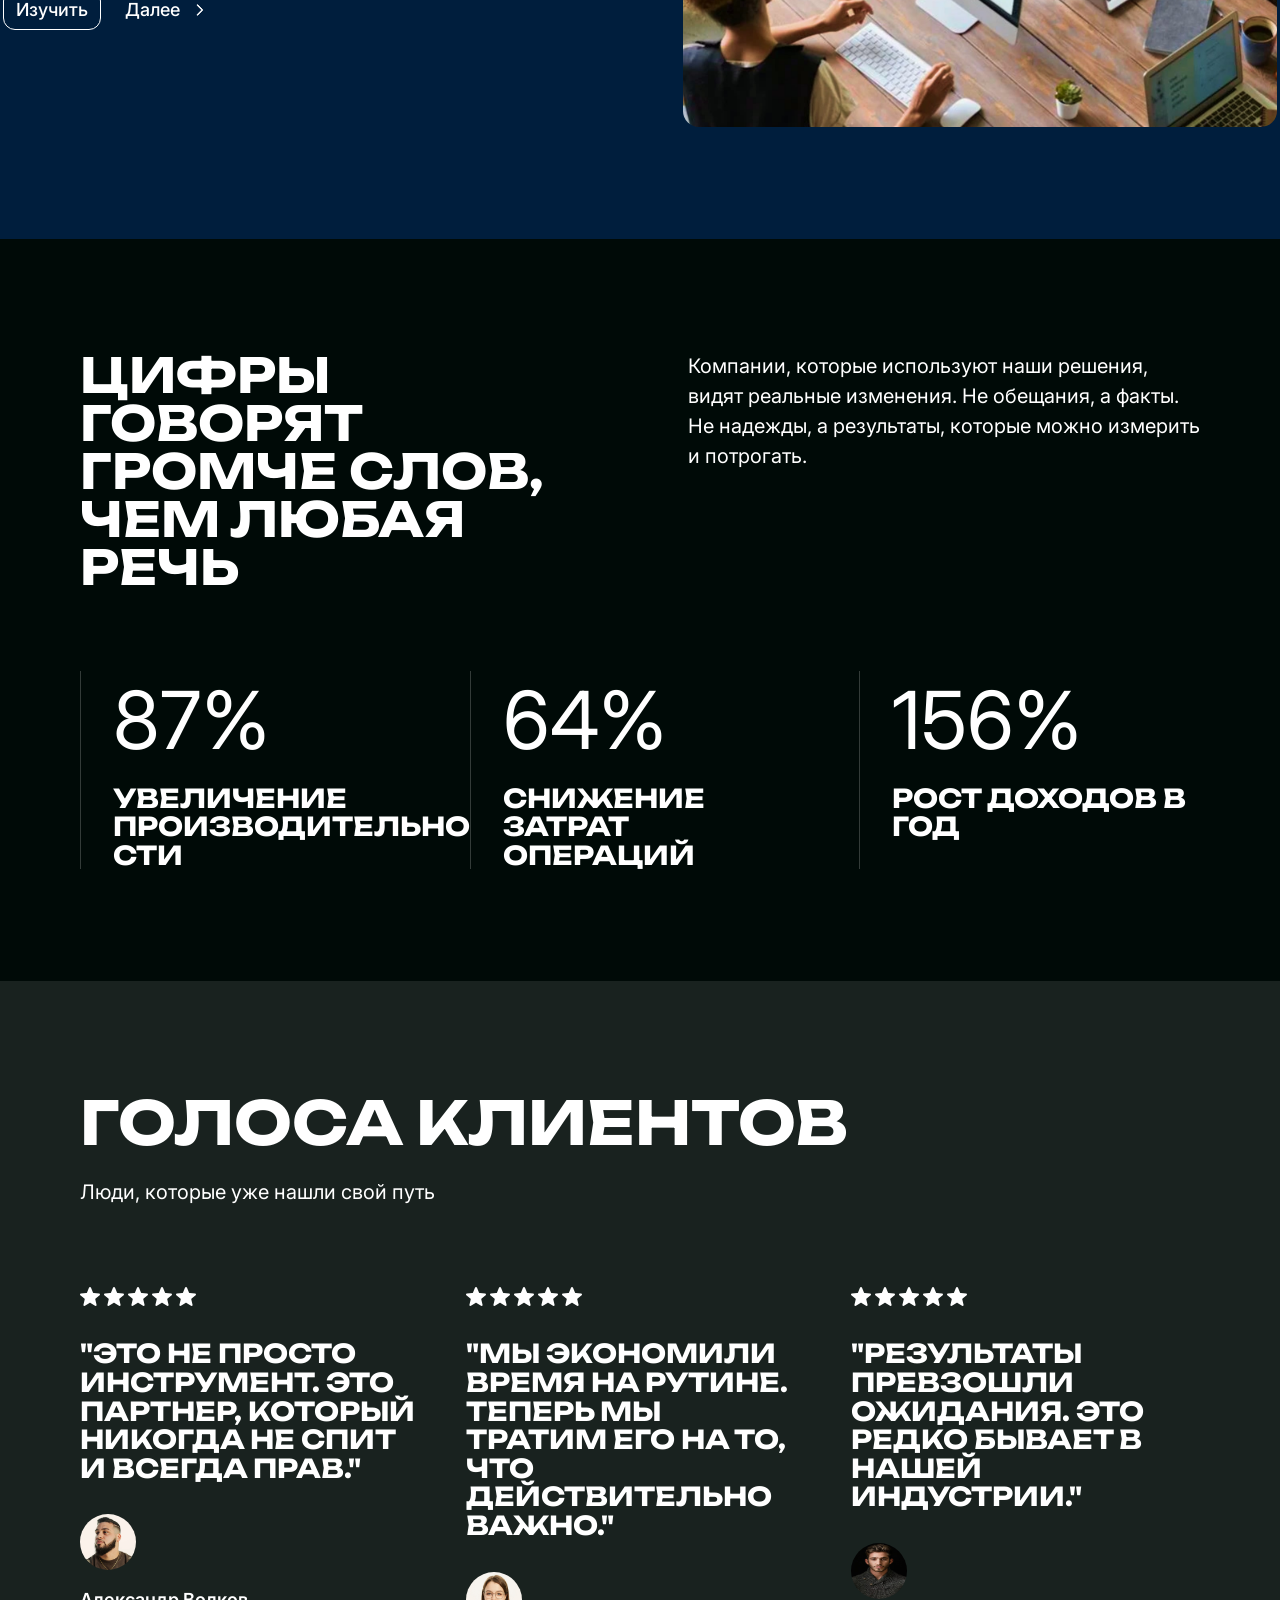
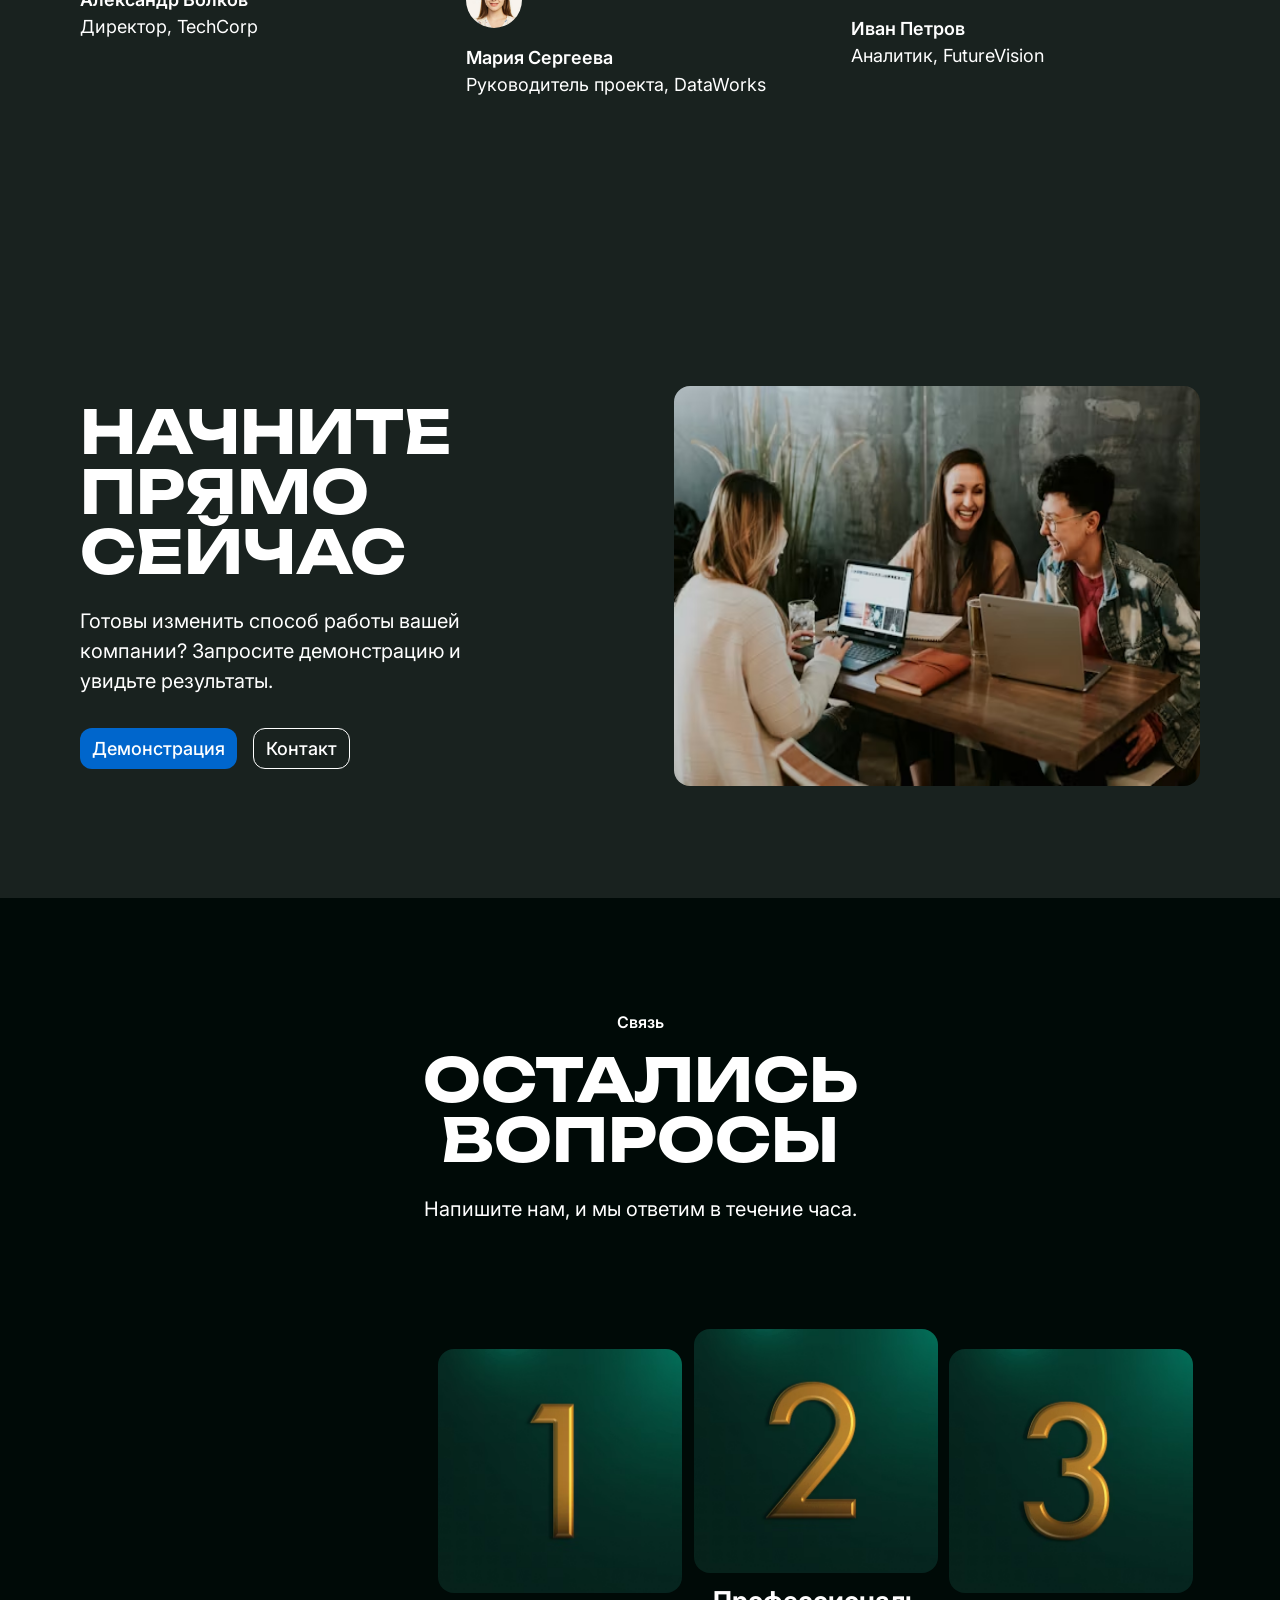
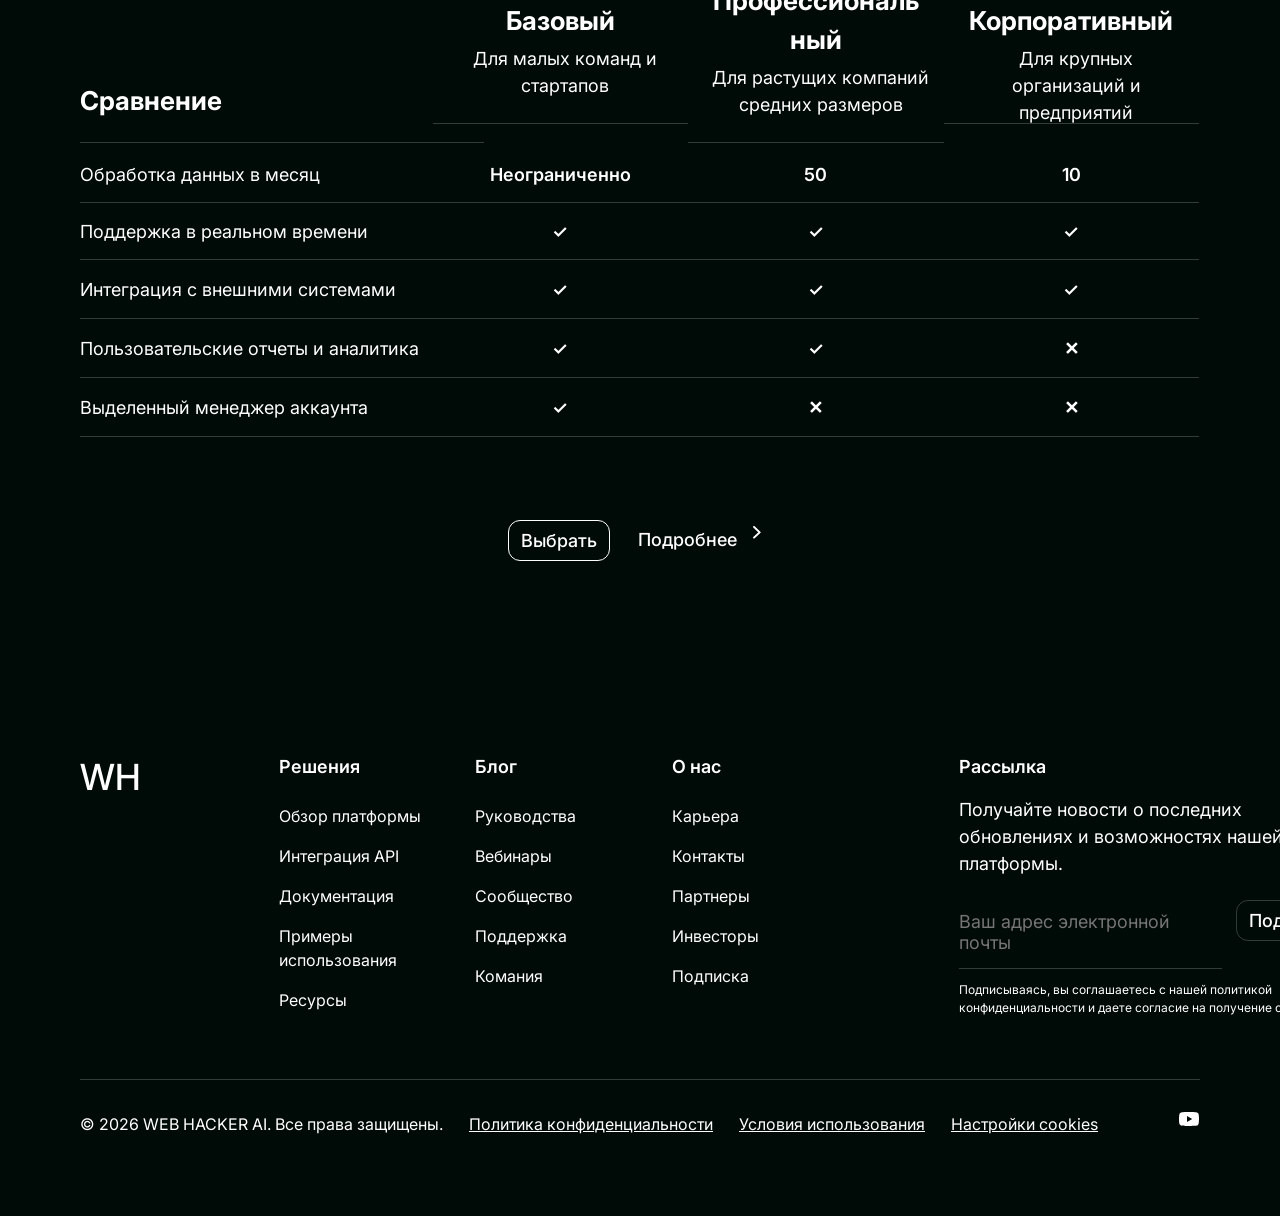
==== commit 4ad2c4bb: "feat (css): build css layout" ====
--- a/01-html-css/adaptive-landing-ai/index.html
+++ b/01-html-css/adaptive-landing-ai/index.html
@@ -3,21 +3,28 @@
 <head>
     <meta charset="UTF-8">
     <meta name="viewport" content="width=device-width, initial-scale=1.0">
+    <link rel="stylesheet" href="reset.css">
+    <link rel="stylesheet" href="style.css">
+    <link rel="preconnect" href="https://fonts.googleapis.com">
+    <link rel="preconnect" href="https://fonts.gstatic.com" crossorigin>
+    <link href="https://fonts.googleapis.com/css2?family=Inter:ital,opsz,wght@0,14..32,100..900;1,14..32,100..900&family=Unbounded:wght@200..900&display=swap" rel="stylesheet">
     <title>WEV HACKER AI</title>
 </head>
 <body>
     <header>
-        <nav>
-            <div class="nav-logo">WH</div>
+        <nav class="navigation">
             <ul class="nav-list">
+                <li class="list-item">
+                    <div class="nav-logo">WH</div>
+                </li>
                 <li class="list-item"><a href="">Возможности</a></li>
                 <li class="list-item"><a href="">Преимущества</a></li>
                 <li class="list-item"><a href="">Процесс</a></li>
                 <li class="list-item"><a href="">Ресурсы</a></li>
             </ul>
             <div class="nav-actions">
-                <button class="login">Войти</button>
-                <button class="registration">Регистрация</button>
+                <button class="nav-button login">Войти</button>
+                <button class="nav-button registration">Регистрация</button>
             </div>
         </nav>
         <div class="mega-menu">
@@ -25,28 +32,28 @@
                 <ul class="menu-list">
                     <h4 class="menu-list_title">Основное</h4>
                     <li class="menu-item">
-                        <img class="menu-item_image" src="" alt="">
+                        <img class="menu-item_image" src="./assets/images/cube.svg" alt="">
                         <div class="menu-item_content">
                             <h5 class="menu-item_content-title">Начало</h5>
                             <p class="menu-item_content-disc">Первые шаги в мир искусственного интеллекта</p>
                         </div>
                     </li>
                     <li class="menu-item">
-                        <img class="menu-item_image" src="" alt="">
+                        <img class="menu-item_image" src="./assets/images/cube.svg" alt="">
                         <div class="menu-item_content">
                             <h5 class="menu-item_content-title">Обзор</h5>
                             <p class="menu-item_content-disc">Полное руководство по ИИ технологиям</p>
                         </div>
                     </li>
                     <li class="menu-item">
-                        <img class="menu-item_image" src="" alt="">
+                        <img class="menu-item_image" src="./assets/images/cube.svg" alt="">
                         <div class="menu-item_content">
                             <h5 class="menu-item_content-title">Инструменты</h5>
                             <p class="menu-item_content-disc">Лучшие решения для вашего проекта</p>
                         </div>
                     </li>
                     <li class="menu-item">
-                        <img class="menu-item_image" src="" alt="">
+                        <img class="menu-item_image" src="./assets/images/cube.svg" alt="">
                         <div class="menu-item_content">
                             <h5 class="menu-item_content-title">Интеграция</h5>
                             <p class="menu-item_content-disc">Как подключить ИИ к существующей системе</p>
@@ -56,55 +63,56 @@
                 <ul class="menu-list">
                     <h4 class="menu-list_title">Обучение</h4>
                     <li class="menu-item">
-                        <img class="menu-item_image" src="" alt="">
+                        <img class="menu-item_image" src="./assets/images/cube.svg" alt="">
                         <div class="menu-item_content">
                             <h5 class="menu-item_content-title">Статьи</h5>
                             <p class="menu-item_content-disc">Машинное обучение меняет индустрию</p>
                         </div>
                     </li>
                     <li class="menu-item">
-                        <img class="menu-item_image" src="" alt="">
+                        <img class="menu-item_image" src="./assets/images/cube.svg" alt="">
                         <div class="menu-item_content">
                             <h5 class="menu-item_content-title">Читать</h5>
                             <p class="menu-item_content-disc">Нейросети</p>
                         </div>
                     </li>
                     <li class="menu-item">
-                        <img class="menu-item_image" src="" alt="">
+                        <img class="menu-item_image" src="./assets/images/cube.svg" alt="">
                         <div class="menu-item_content">
                             <h5 class="menu-item_content-title">Глубокое обучение для начинающих</h5>
                             <p class="menu-item_content-disc">Читать</p>
                         </div>
                     </li>
                     <li class="menu-item">
-                        <img class="menu-item_image" src="" alt="">
+                        <img class="menu-item_image" src="./assets/images/cube.svg" alt="">
                         <div class="menu-item_content">
                             <h5 class="menu-item_content-title">Примеры</h5>
                             <p class="menu-item_content-disc">Реальные применения ИИ в бизнесе</p>
                         </div>
                     </li>
                 </ul>
+            </div>
             <div class="blog">
                 <h4 class="blog-title">Читать</h4>
                 <ul class="blog-list">
                     <li class="blog-item">
-                        <img class="blog-item_image" src="" alt="">
+                        <div class="blog-item_image blog-image1"></div>
                         <div class="blog-item_content">
                             <h5 class="blog-item_content-title">Развитие</h5>
                             <p class="blog-item_content-disc">Будущее искусственого интелекта</p>
-                            <a href="">Читать</a>
+                            <p class="blog-item_content-link">Читать</p>
                         </div>
                     </li>
                     <li class="blog-item">
-                        <img class="blog-item_image" src="" alt="">
+                        <div class="blog-item_image blog-image2"></div>
                         <div class="blog-item_content">
                             <h5 class="blog-item_content-title">Все статьи</h5>
                             <p class="blog-item_content-disc">Вход</p>
-                            <a href="">Регистрация</a>
+                            <p class="blog-item_content-link">Регистрация</p>
                         </div>
                     </li>
                 </ul>
-                <button class="blog-button">Ещё больше</button>
+                <button class="blog-button">Ещё больше <img src="./assets/images/arrow.svg"></button>
             </div>
         </div>
     </header>
@@ -114,141 +122,153 @@
                 <h1 class="intro-title">Искусственный интеллект для вашего будущего</h1>
                 <p class="intro-text">Мощные инструменты ИИ, которые преобразуют данные в действия. Простая интеграция, глубокие результаты.</p>
                 <div class="intro-actions">
-                    <button>Начать</button>
-                    <button>Узнать больше</button>
-                </div>
-            </div>
-            <img class="intro-image" src="" alt="">
+                    <button class="intro-button start">Начать</button>
+                    <button class="intro-button more">Узнать больше</button>
+                </div>
+            </div>
+            <div class="intro-image"></div>
         </section>
         <section class="features">
-            <div class="feature">
-                <div class="feature-info">
-                    <h3 class="feature-info_title">01   Анализ данных</h3>
-                </div>
-                <div class="feature-content">
-                    <div class="feature-content_container">
-                        <h5 class="feature-content_title">Основа</h5>
-                        <h2 class="feature-content_heading">Превратите информацию в понимание</h2>
-                        <p class="feature-content_text">Система обрабатывает ваши данные с точностью хирурга. Видит то, что скрыто в цифрах и паттернах.</p>
-                        <div class="feature-content_actions">
-                            <button>Изучить</button>
-                            <button>Далее</button>
-                        </div>
-                    </div>
-                    <img class="feature-content_image" src="" alt="">
-                </div>
-            </div>
-            <div class="feature">
-                <div class="feature-info">
-                    <h3 class="feature-info_title">02   Автоматизация процессов</h3>
-                </div>
-                <div class="feature-content">
-                    <div class="feature-content_container">
-                        <h5 class="feature-content_title">Эффективность</h5>
-                        <h2 class="feature-content_heading">Работа без остановок и ошибок</h2>
-                        <p class="feature-content_text">Машины не устают и не отвлекаются. Они делают то, что нужно, когда нужно, как нужно.</p>
-                        <div class="feature-content_actions">
-                            <button>Изучить</button>
-                            <button>Далее</button>
-                        </div>
-                    </div>
-                    <img class="feature-content_image" src="" alt="">
-                </div>
-            </div>
-            <div class="feature">
-                <div class="feature-info">
-                    <h3 class="feature-info_title">03   Прогнозирование тенденций</h3>
-                </div>
-                <div class="feature-content">
-                    <div class="feature-content_container">
-                        <h5 class="feature-content_title">Предвидение</h5>
-                        <h2 class="feature-content_heading">Знайте будущее раньше других</h2>
-                        <p class="feature-content_text">Алгоритмы видят закономерности, которые человеческий глаз упустит. Это дает вам преимущество.</p>
-                        <div class="feature-content_actions">
-                            <button>Изучить</button>
-                            <button>Далее</button>
-                        </div>
-                    </div>
-                    <img class="feature-content_image" src="" alt="">
+            <div class="features-container_first">
+                <div class="feature">
+                    <div class="feature-info">
+                        <h3 class="feature-info_title">01</h3>
+                        <h3 class="feature-info_title">Анализ данных</h3>
+                    </div>
+                    <div class="feature-content">
+                        <div class="feature-content_container">
+                            <h5 class="feature-content_title">Основа</h5>
+                            <h2 class="feature-content_heading">Превратите информа<br>цию в понимание</h2>
+                            <p class="feature-content_text">Система обрабатывает ваши данные с точностью хирурга. Видит то, что скрыто в цифрах и паттернах.</p>
+                            <div class="feature-content_actions">
+                                <button class="feature-button_study">Изучить</button>
+                                <button class="feature-button_continue">Далее <img src="./assets/images/chevron.svg" alt="" srcset=""></button>
+                            </div>
+                        </div>
+                        <div class="feature-content_image feature-black_image1"></div>
+                    </div>
+                </div>
+                <div class="feature">
+                    <div class="feature-info">
+                        <h3 class="feature-info_title">02</h3>
+                        <h3 class="feature-info_title">Автоматизация процессов</h3>
+                    </div>
+                    <div class="feature-content">
+                        <div class="feature-content_container">
+                            <h5 class="feature-content_title">Эффективность</h5>
+                            <h2 class="feature-content_heading">Работа без остановок и ошибок</h2>
+                            <p class="feature-content_text">Машины не устают и не отвлекаются. Они делают то, что нужно, когда нужно, как нужно.</p>
+                            <div class="feature-content_actions">
+                                <button class="feature-button_study">Начать</button>
+                                <button class="feature-button_continue">Далее <img src="./assets/images/chevron.svg" alt="" srcset=""></button>
+                            </div>
+                        </div>
+                        <div class="feature-content_image feature-black_image2"></div>
+                    </div>
+                </div>
+                <div class="feature">
+                    <div class="feature-info">
+                        <h3 class="feature-info_title">03</h3>
+                        <h3 class="feature-info_title">Прогнозирование тенденций</h3>
+                    </div>
+                    <div class="feature-content">
+                        <div class="feature-content_container">
+                            <h5 class="feature-content_title">Предвидение</h5>
+                            <h2 class="feature-content_heading">Знайте будущее раньше других</h2>
+                            <p class="feature-content_text">Алгоритмы видят закономерности, которые человеческий глаз упустит. Это дает вам преимущество.</p>
+                            <div class="feature-content_actions">
+                                <button class="feature-button_study">Узнать</button>
+                                <button class="feature-button_continue">Далее <img src="./assets/images/chevron.svg" alt="" srcset=""></button>
+                            </div>
+                        </div>
+                        <div class="feature-content_image feature-black_image3"></div>
+                    </div>
                 </div>
             </div>
             <div class="features-result">
-                <div class="features-result_header">
-                    <h5 class="feature-content_title">Результаты</h5>
-                    <h2 class="feature-content_heading">Почему компании выбирают этот путь</h2>
-                    <p class="feature-content_text">Время — это деньги, а деньги — это возможность. Наша система экономит первое и приносит второе. Вы получаете больше, тратите меньше.</p>
-                </div>
-                <div class="features-result_cards">
-                    <div class="card">
-                        <div class="card-image"></div>
-                        <h3 class="card-title">Скорость без компромиссов</h3>
-                        <p class="card-text">Решения принимаются за секунды, а не за дни.</p>
-                    </div>
-                    <div class="card">
-                        <div class="card-image"></div>
-                        <h3 class="card-title">Надежность в каждом шаге</h3>
-                        <p class="card-text">Ошибки становятся редкостью, когда логика заменяет интуицию.</p>
-                    </div>
-                    <div class="card">
-                        <div class="card-image"></div>
-                        <h3 class="card-title">Масштабирование без границ</h3>
-                        <p class="card-text">Растите так быстро, как позволяет ваша амбиция.</p>
-                    </div>
-                </div>
-                <div class="features-result_actions">
-                    <button>Изучить</button>
-                    <button>Далее</button>
-                </div>
-            </div>
-            <div class="feature">
-                <div class="feature-info">
-                    <h3 class="feature-info_title">01   Загрузка данных</h3>
-                </div>
-                <div class="feature-content">
-                    <div class="feature-content_container">
-                        <h5 class="feature-content_title">Начало</h5>
-                        <h2 class="feature-content_heading">Подготовьте материал для работы</h2>
-                        <p class="feature-content_text">Вы предоставляете информацию. Система принимает её, проверяет, организует. Как опытный редактор, читающий рукопись.</p>
-                        <div class="feature-content_actions">
-                            <button>Изучить</button>
-                            <button>Далее</button>
-                        </div>
-                    </div>
-                    <img class="feature-content_image" src="" alt="">
-                </div>
-            </div>
-            <div class="feature">
-                <div class="feature-info">
-                    <h3 class="feature-info_title">02   Обучение модели</h3>
-                </div>
-                <div class="feature-content">
-                    <div class="feature-content_container">
-                        <h5 class="feature-content_title">Развитие</h5>
-                        <h2 class="feature-content_heading">Система учится видеть закономерности</h2>
-                        <p class="feature-content_text">Алгоритм работает с вашими данными, находит связи, строит модель. Это похоже на то, как писатель учится стилю через чтение.</p>
-                        <div class="feature-content_actions">
-                            <button>Изучить</button>
-                            <button>Далее</button>
-                        </div>
-                    </div>
-                    <img class="feature-content_image" src="" alt="">
-                </div>
-            </div>
-            <div class="feature">
-                <div class="feature-info">
-                    <h3 class="feature-info_title">03   Получение результатов</h3>
-                </div>
-                <div class="feature-content">
-                    <div class="feature-content_container">
-                        <h5 class="feature-content_title">Действие</h5>
-                        <h2 class="feature-content_heading">Используйте знания для развития</h2>
-                        <p class="feature-content_text">Модель готова. Она дает вам ответы, предложения, прогнозы. Вы действуете на основе фактов, а не предположений.</p>
-                        <div class="feature-content_actions">
-                            <button>Изучить</button>
-                            <button>Далее</button>
-                        </div>
-                    </div>
-                    <img class="feature-content_image" src="" alt="">
+                <div class="features-result_container">
+                    <div class="features-result_header">
+                        <h5 class="feature-content_title">Результаты</h5>
+                        <h2 class="feature-content_heading">Почему компании выбирают этот путь</h2>
+                        <p class="feature-content_text">Время — это деньги, а деньги — это возможность. Наша система экономит первое и приносит второе. Вы получаете больше, тратите меньше.</p>
+                    </div>
+                    <div class="features-result_cards">
+                        <div class="card">
+                            <div class="card-image card-image1"></div>
+                            <h3 class="card-title">Скорость без компромис<br>сов</h3>
+                            <p class="card-text">Решения принимаются за секунды, а не за дни.</p>
+                        </div>
+                        <div class="card">
+                            <div class="card-image card-image2"></div>
+                            <h3 class="card-title">Надежность в каждом шаге</h3>
+                            <p class="card-text">Ошибки становятся редкостью, когда логика заменяет интуицию.</p>
+                        </div>
+                        <div class="card">
+                            <div class="card-image card-image3"></div>
+                            <h3 class="card-title">Масштабиро<br>вание без границ</h3>
+                            <p class="card-text">Растите так быстро, как позволяет ваша амбиция.</p>
+                        </div>
+                    </div>
+                    <div class="feature-content_actions result-actions">
+                        <button class="feature-button_study">Начать</button>
+                        <button class="feature-button_continue">Далее <img src="./assets/images/chevron.svg" alt="" srcset=""></button>
+                    </div>
+                </div>
+            </div>
+            <div class="features-container_second">
+                <div class="feature">
+                    <div class="feature-info">
+                        <h3 class="feature-info_title">01</h3>
+                        <h3 class="feature-info_title">Загрузка данных</h3>
+                    </div>
+                    <div class="feature-content">
+                        <div class="feature-content_container">
+                            <h5 class="feature-content_title">Начало</h5>
+                            <h2 class="feature-content_heading">Подготовьте материал для работы</h2>
+                            <p class="feature-content_text">Вы предоставляете информацию. Система принимает её, проверяет, организует. Как опытный редактор, читающий рукопись.</p>
+                            <div class="feature-content_actions">
+                                <button class="feature-button_study">Далее</button>
+                                <button class="feature-button_continue">Узнать<img src="./assets/images/chevron.svg" alt="" srcset=""></button>
+                            </div>
+                        </div>
+                        <div class="feature-content_image feature-blue_image1"></div>
+                    </div>
+                </div>
+                <div class="feature">
+                    <div class="feature-info">
+                        <h3 class="feature-info_title">02</h3>
+                        <h3 class="feature-info_title">Обучение модели</h3>
+                    </div>
+                    <div class="feature-content">
+                        <div class="feature-content_container">
+                            <h5 class="feature-content_title">Развитие</h5>
+                            <h2 class="feature-content_heading">Система учится видеть закономерн<br>ости</h2>
+                            <p class="feature-content_text">Алгоритм работает с вашими данными, находит связи, строит модель. Это похоже на то, как писатель учится стилю через чтение.</p>
+                            <div class="feature-content_actions">
+                                <button class="feature-button_study">Начать</button>
+                                <button class="feature-button_continue">Далее <img src="./assets/images/chevron.svg" alt="" srcset=""></button>
+                            </div>
+                        </div>
+                        <div class="feature-content_image feature-blue_image2"></div>
+                    </div>
+                </div>
+                <div class="feature">
+                    <div class="feature-info">
+                        <h3 class="feature-info_title">03</h3>
+                        <h3 class="feature-info_title">Получение результатов</h3>
+                    </div>
+                    <div class="feature-content">
+                        <div class="feature-content_container">
+                            <h5 class="feature-content_title">Действие</h5>
+                            <h2 class="feature-content_heading">Используйте знания для развития</h2>
+                            <p class="feature-content_text">Модель готова. Она дает вам ответы, предложения, прогнозы. Вы действуете на основе фактов, а не предположений.</p>
+                            <div class="feature-content_actions">
+                                <button class="feature-button_study">Изучить</button>
+                                <button class="feature-button_continue">Далее <img src="./assets/images/chevron.svg" alt="" srcset=""></button>
+                            </div>
+                        </div>
+                        <div class="feature-content_image feature-blue_image3"></div>
+                    </div>
                 </div>
             </div>
         </section>
@@ -259,13 +279,16 @@
             </div>
             <div class="stats-content">
                 <div class="stats-content_card">
-                    <p class="stats-content_card-info">87%<br>Увеличение производительности</p>
+                    <p>87%</p>
+                    <h6>Увеличение производительно<br>сти</h6>
                 </div>
                 <div class="stats-content_card">
-                    <p class="stats-content_card-info">64%<br>Снижение затрат операций</p>
+                    <p>64%</p>
+                    <h6>Снижение затрат операций</h6>
                 </div>
                 <div class="stats-content_card">
-                    <p class="stats-content_card-info">156%<br>Рост доходов в год</p>
+                    <p>156%</p>
+                    <h6>Рост доходов в <br>год</h6>
                 </div>
             </div>
         </section>
@@ -276,10 +299,16 @@
             </div>
             <div class="testimonial-cards">
                 <div class="testimonial-card">
-                    <div class="stars"></div>
+                    <div class="stars">
+                        <img src="./assets/images/star.svg" alt="star image" srcset="">
+                        <img src="./assets/images/star.svg" alt="star image" srcset="">
+                        <img src="./assets/images/star.svg" alt="star image" srcset="">
+                        <img src="./assets/images/star.svg" alt="star image" srcset="">
+                        <img src="./assets/images/star.svg" alt="star image" srcset="">
+                    </div>
                     <div class="quote">"Это не просто инструмент. Это партнер, который никогда не спит и всегда прав."</div>
                     <div class="avatar">
-                        <div class="avatar-image"></div>
+                        <img class="avatar-image" src="./assets/images/Alex.jpg" alt="">
                         <div class="avatar-info">
                             <div class="full-name">Александр Волков</div>
                             <div class="position">Директор, TechCorp</div>
@@ -287,21 +316,33 @@
                     </div>
                 </div>
                 <div class="testimonial-card">
-                    <div class="stars"></div>
+                    <div class="stars">
+                        <img src="./assets/images/star.svg" alt="star image" srcset="">
+                        <img src="./assets/images/star.svg" alt="star image" srcset="">
+                        <img src="./assets/images/star.svg" alt="star image" srcset="">
+                        <img src="./assets/images/star.svg" alt="star image" srcset="">
+                        <img src="./assets/images/star.svg" alt="star image" srcset="">
+                    </div>
                     <div class="quote">"Мы экономили время на рутине. Теперь мы тратим его на то, что действительно важно."</div>
                     <div class="avatar">
-                        <div class="avatar-image"></div>
+                        <img class="avatar-image" src="./assets/images/Marina.jpg" alt="">
                         <div class="avatar-info">
-                            <div class="full-name">Марина Сергеева</div>
+                            <div class="full-name">Мария Сергеева</div>
                             <div class="position">Руководитель проекта, DataWorks</div>
                         </div>
                     </div>
                 </div>
                 <div class="testimonial-card">
-                    <div class="stars"></div>
+                    <div class="stars">
+                        <img src="./assets/images/star.svg" alt="star image" srcset="">
+                        <img src="./assets/images/star.svg" alt="star image" srcset="">
+                        <img src="./assets/images/star.svg" alt="star image" srcset="">
+                        <img src="./assets/images/star.svg" alt="star image" srcset="">
+                        <img src="./assets/images/star.svg" alt="star image" srcset="">
+                    </div>
                     <div class="quote">"Результаты превзошли ожидания. Это редко бывает в нашей индустрии."</div>
                     <div class="avatar">
-                        <div class="avatar-image"></div>
+                        <img class="avatar-image" src="./assets/images/Ivan.png" alt="">
                         <div class="avatar-info">
                             <div class="full-name">Иван Петров</div>
                             <div class="position">Аналитик, FutureVision</div>
@@ -312,16 +353,16 @@
         </section>
         <section class="get_start">
             <div class="get_start-content">
-                    <div class="get_start-content_container">
-                        <h2 class="get_start-content_heading">Начните прямо сейчас</h2>
-                        <p class="get_start-content_text">Готовы изменить способ работы вашей компании? Запросите демонстрацию и увидьте результаты.</p>
-                        <div class="get_start-content_actions">
-                            <button>Демонстрация</button>
-                            <button>Контакт</button>
-                        </div>
-                    </div>
-                    <img class="feature-content_image" src="" alt="">
-                </div>
+                <div class="get_start-content_container">
+                    <h2 class="get_start-title">Начните прямо сейчас</h2>
+                    <p class="get_start-text">Готовы изменить способ работы вашей компании? Запросите демонстрацию и увидьте результаты.</p>
+                    <div class="get_start-actions">
+                        <button class="get_start-button demo">Демонстрация</button>
+                        <button class="get_start-button contact">Контакт</button>
+                    </div>
+                </div>
+                <img class="get_start-image" src="./assets/images/get-start.png" alt="">
+            </div>
         </section>
         <section class="faq">
             <div class="faq-heading">
@@ -331,59 +372,47 @@
             </div>
             <div class="faq-content">
                 <div class="faq-grid">
-                    <div class="grid-column_heading">
-                        <div>Сравнение</div>
-                        <div class="grid-column_content">
-                            <img class="grid-column_image" src="" alt="">
+                        <div class="row-header">Сравнение</div>
+                        <div class="grid-column_content ceil1">
+                            <img class="grid-column_image" src="./assets/images/faq1.png" alt="">
                             <h5 class="grid-column_title">Базовый</h5>
                             <p class="grid-column_text">Для малых команд и стартапов</p>
                         </div>
-                        <div class="grid-column_content">
-                            <img class="grid-column_image" src="" alt="">
-                            <h5 class="grid-column_title">Профессиональный</h5>
+                        <div class="grid-column_content ceil2">
+                            <img class="grid-column_image" src="./assets/images/faq2.png" alt="">
+                            <h5 class="grid-column_title">Профессиональ<br>ный</h5>
                             <p class="grid-column_text">Для растущих компаний средних размеров</p>
                         </div>
-                        <div class="grid-column_content">
-                            <img class="grid-column_image" src="" alt="">
+                        <div class="grid-column_content ceil1">
+                            <img class="grid-column_image" src="./assets/images/faq3.png" alt="">
                             <h5 class="grid-column_title">Корпоративный</h5>
                             <p class="grid-column_text">Для крупных организаций и предприятий</p>
                         </div>
-                    </div>
-                    <div class="grid-row">
-                        <div class="row-title">Обработка данных в месяц</div>
-                        <div class="row-ceil">Неограничено</div>
-                        <div class="row-ceil">50</div>
-                        <div class="row-ceil">10</div>
-                    </div>
-                    <div class="grid-row">
+                        <div class="row-title row1">Обработка данных в месяц</div>
+                        <div class="row-ceil row1">Неограниченно</div>
+                        <div class="row-ceil row1">50</div>
+                        <div class="row-ceil row1">10</div>
                         <div class="row-title">Поддержка в реальном времени</div>
-                        <div class="row-ceil"></div>
-                        <div class="row-ceil"></div>
-                        <div class="row-ceil"></div>
-                    </div>
-                    <div class="grid-row">
+                        <div class="row-ceil">✓</div>
+                        <div class="row-ceil">✓</div>
+                        <div class="row-ceil">✓</div>
                         <div class="row-title">Интеграция с внешними системами</div>
-                        <div class="row-ceil"></div>
-                        <div class="row-ceil"></div>
-                        <div class="row-ceil"></div>
-                    </div>
-                    <div class="grid-row">
+                        <div class="row-ceil">✓</div>
+                        <div class="row-ceil">✓</div>
+                        <div class="row-ceil">✓</div>
                         <div class="row-title">Пользовательские отчеты и аналитика</div>
-                        <div class="row-ceil"></div>
-                        <div class="row-ceil"></div>
-                        <div class="row-ceil"></div>
-                    </div>
-                    <div class="grid-row">
+                        <div class="row-ceil">✓</div>
+                        <div class="row-ceil">✓</div>
+                        <div class="row-ceil">✕</div>
                         <div class="row-title">Выделенный менеджер аккаунта</div>
-                        <div class="row-ceil"></div>
-                        <div class="row-ceil"></div>
-                        <div class="row-ceil"></div>
-                    </div>
+                        <div class="row-ceil">✓</div>
+                        <div class="row-ceil">✕</div>
+                        <div class="row-ceil">✕</div>       
                 </div>
             </div>
             <div class="faq-actions">
-                <button>Выбрать</button>
-                <button>Подробнее</button>
+                <button class="choose">Выбрать</button>
+                <button>Подробнее<img src="./assets/images/arrow.svg" alt="" srcset="" width="8px"></button>
             </div>
         </section>
     </main>
@@ -392,47 +421,42 @@
             <div class="footer-content">
                 <div class="footer-links">
                     <div class="footer-logo">WH</div>
-                    <div class="footer-list">
-                        <ul class="footer-list">
-                            <li class="footer-list_item">Решения</li>
-                            <li class="footer-list_item">Обзор платформы</li>
-                            <li class="footer-list_item">Интеграция API</li>
-                            <li class="footer-list_item">Документация</li>
-                            <li class="footer-list_item">Примеры использования</li>
-                            <li class="footer-list_item">Ресурсы</li>
-                        </ul>
-                    </div>
-                    <div class="footer-list">
-                        <ul class="footer-list">
-                            <li class="footer-list_item">Блог</li>
-                            <li class="footer-list_item">Руководства</li>
-                            <li class="footer-list_item">Вебинары</li>
-                            <li class="footer-list_item">Сообщество</li>
-                            <li class="footer-list_item">Поддержка</li>
-                            <li class="footer-list_item">Комания</li>
-                        </ul>
-                    </div>
-                    <div class="footer-list">
-                        <ul class="footer-list">
-                            <li class="footer-list_item">О нас</li>
-                            <li class="footer-list_item">Карьера</li>
-                            <li class="footer-list_item">Контакты</li>
-                            <li class="footer-list_item">Партнеры</li>
-                            <li class="footer-list_item">Инвесторы</li>
-                            <li class="footer-list_item">Подписка</li>
-                        </ul>
-                    </div>
+                    <ul class="footer-list">
+                        <li class="footer-list_item item-header">Решения</li>
+                        <li class="footer-list_item item-link">Обзор платформы</li>
+                        <li class="footer-list_item item-link">Интеграция API</li>
+                        <li class="footer-list_item item-link">Документация</li>
+                        <li class="footer-list_item item-link">Примеры использования</li>
+                        <li class="footer-list_item item-link">Ресурсы</li>
+                    </ul>
+                    <ul class="footer-list">
+                        <li class="footer-list_item item-header">Блог</li>
+                        <li class="footer-list_item item-link">Руководства</li>
+                        <li class="footer-list_item item-link">Вебинары</li>
+                        <li class="footer-list_item item-link">Сообщество</li>
+                        <li class="footer-list_item item-link">Поддержка</li>
+                        <li class="footer-list_item item-link">Комания</li>
+                    </ul>
+                    <ul class="footer-list">
+                        <li class="footer-list_item item-header">О нас</li>
+                        <li class="footer-list_item item-link">Карьера</li>
+                        <li class="footer-list_item item-link">Контакты</li>
+                        <li class="footer-list_item item-link">Партнеры</li>
+                        <li class="footer-list_item item-link">Инвесторы</li>
+                        <li class="footer-list_item item-link">Подписка</li>
+                    </ul>
                 </div>
                 <div class="footer-newsletter">
                     <div class="newsletter-heading">
-                        <h4>Рассылка</h4>
-                        <p>Получайте новости о последних обновлениях и возможностях нашей платформы.</p>
+                        <h4 class="newsletter-title">Рассылка</h4>
+                        <p class="newsletter-text">Получайте новости о последних обновлениях и возможностях нашей платформы.</p>
                     </div>
                     <div class="newsletter-actions">
                         <div class="actions-form">
-                            <form action="submit"></form>
-                            <input type="email" name="" id="email" placeholder="Ваш адрес электронной почты">
-                            <button>Подписать</button>
+                            <form action="submit">
+                                <input type="email" name="" id="email" placeholder="Ваш адрес электронной почты">
+                                <button class="subscribe">Подписать</button>
+                            </form>
                         </div>
                         <p class="confirm">Подписываясь, вы соглашаетесь с нашей политикой конфиденциальности и даете согласие на получение обновлений.</p>
                     </div>
@@ -440,14 +464,14 @@
             </div>
             <div class="footer-credits">
                 <div class="credits-links">
-                    <div class="credits-link">© 2026 WEB HACKER AI. Все права защищены.</div>
-                    <div class="credits-link">Политика конфиденциальности</div>
-                    <div class="credits-link">Условия использования</div>
-                    <div class="credits-link">Настройки cookies</div>
+                    <p class="credits-link">© 2026 WEB HACKER AI. Все права защищены.</p>
+                    <p class="credits-link">Политика конфиденциальности</p>
+                    <p class="credits-link">Условия использования</p>
+                    <p class="credits-link">Настройки cookies</p>
                 </div>
                 <div class="social-links">
                     <img src="" alt="">
-                    <img src="" alt="">
+                    <img src="./assets/images/youtube.svg" alt="">
                 </div>
             </div>
         </div>
--- a/01-html-css/adaptive-landing-ai/style.css
+++ b/01-html-css/adaptive-landing-ai/style.css
@@ -0,0 +1,869 @@
+body {
+    font-family: 'Inter', sans-serif;
+    box-sizing: border-box;
+    max-width: 1440px;
+    margin: 0 auto;
+}
+
+header {
+    height: 485px;
+    padding: 0 64px;
+    background-color: #001E3D;
+    color: #fff;
+}
+
+.navigation {
+    display: flex;
+    justify-content: space-between;
+    align-items: center;
+    padding: 14px 0;
+}
+
+.nav-logo {
+    font-size: 36px;
+    margin-right: 100px;
+}
+
+.nav-list {
+    display: flex;
+    gap: 33px;
+    align-items: center;
+    list-style: none;
+}
+
+.list-item a {
+    font-weight: 400;
+    font-size: 18px;
+    line-height: 150%;
+    letter-spacing: 0%;
+    color: #fff;
+}
+
+.nav-actions {
+    display: flex;
+    align-items: center;
+    gap: 16px;
+}
+
+.nav-button, .intro-button, .get_start-button {
+    height: 35px;
+    border-radius: 12px;
+    border: none;
+    padding: 4px 10px;
+    font-weight: 500;
+    line-height: 150%;
+    color: #fff;
+    font-size: 18px;
+    letter-spacing: 1%;
+}
+
+.login, .more, .contact {
+    background-color: transparent;
+    border: 1px solid #fff 
+}
+
+.registration, .start, .demo {
+    background-color: #0066CC;
+}
+
+.mega-menu {
+    padding: 32px 0 17px;
+    display: flex;
+    gap: 64px;
+}
+
+.menu {
+    display: flex;
+    gap: 32px;
+}
+
+.menu-list {
+    width: 376px;
+}
+
+.menu-list_title, .blog-title {
+    font-weight: 600;
+    font-size: 16px;
+    line-height: 150%;
+    letter-spacing: 0%;
+    margin-bottom: 16px;
+}
+
+.menu-item {
+    height: 53px;
+    margin: 24px 0px 0px 5px;
+}
+
+.menu-item, .blog-item {
+    display: flex;
+    gap: 12px;
+    justify-content: flex-start;
+    align-items: flex-start;
+}
+
+.menu-item_content {
+    display: flex;
+    flex-direction: column;
+}
+
+.menu-item_content-title, .blog-item_content-title {
+    font-weight: 600;
+    font-size: 18px;
+    line-height: 150%;
+    letter-spacing: 0%;
+}
+
+.blog-item_content-title {
+    margin-bottom: 5px;
+}
+
+.menu-item_content-disc, .blog-item_content-disc, .blog-item_content-link {
+    font-weight: 400;
+    font-size: 16px;
+    line-height: 150%;
+    letter-spacing: 0%;
+}
+
+.blog-item {
+    width: 464px;
+    height: 127px;
+    gap: 24px;
+    padding: 8px 0;
+    margin-bottom: 8px;
+}
+
+.blog-item_image {
+    width: 160px;
+    height: 107px;
+    border-radius: 16px;
+    background-size: cover;
+    background-position: center;
+}
+
+.blog-image1 {
+    background-image: url(./assets/images/blog1.png);
+}
+
+.blog-image2 {
+    background-image: url(./assets/images/blog2.png);
+}
+
+.blog-item_content {
+    display: flex;
+    flex-direction: column;
+    justify-content: space-between;
+    max-width: 247px;
+}
+
+.blog-item_content-link {
+    margin-top: 8px;
+    text-decoration: underline;
+}
+
+.blog-button {
+    font-weight: 500;
+    font-size: 18px;
+    line-height: 150%;
+    letter-spacing: 0%;
+    margin-top: 16px;
+    display: flex;
+    justify-content: space-around;
+    align-items: center;
+    gap: 16px;
+}
+
+.intro {
+    padding: 112px 80px;
+    background-color: #001E3D;
+}
+
+.intro-container {
+    display: flex;
+    flex-direction: column;
+    justify-content: center;
+    align-items: center;
+}
+
+.intro-title {
+    font-family: 'Unbounded', sans-serif;
+    font-weight: 700;
+    font-size: 84px;
+    line-height: 100%;
+    letter-spacing: -1%;
+    text-align: center;
+    text-transform: uppercase;
+    color: #fff;
+    max-width: 1015px;
+    margin-bottom: 24px;
+}
+
+.intro-text {
+    font-weight: 400;
+    font-size: 20px;
+    line-height: 150%;
+    letter-spacing: 1%;
+    text-align: center;
+    max-width: 1015px;
+    color: #fff;
+    margin-bottom: 32px;
+}
+
+.intro-actions {
+    display: flex;
+    gap: 16px;
+}
+
+.intro-button {
+    padding: 6px 12px;
+    height: auto;
+}
+
+.intro-image {
+    background-image: url('./assets/images/intro.jpg');
+    border-radius: 16px;
+    margin-top: 80px;
+    height: 720px;
+    background-size: cover;
+    background-position: center;
+}
+
+.features-container_first, .features-container_second, .features-result {
+    display: flex;
+    flex-direction: column;
+    align-items: center;
+    color: #fff;
+}
+
+.feature {
+    border-top: 1px solid rgb(255, 255, 255, 0.2);
+    padding: 17px 80px 112px;
+}
+
+.features-container_first, .features-result {
+    background-color: #000A07;
+}
+
+.features-container_second {
+    background-color: #001E3D;
+}
+
+.feature-content {  
+    display: flex;
+    justify-content: space-between;
+    gap: 80px;
+}
+
+.feature-content_container {
+    display: flex;
+    flex-direction: column;
+    justify-content: center;
+    width: 50%;
+    max-width: 600px;
+}
+
+.feature-info {
+    display: flex;
+    gap: 28px;
+}
+
+.feature-info_title {
+    font-weight: 600;
+    font-size: 20px;
+    line-height: 150%;
+    letter-spacing: 0%;
+    margin-bottom: 64px;
+}
+
+.feature-content_title {
+    font-weight: 600;
+    font-size: 16px;
+    line-height: 150%;
+    letter-spacing: 0%;
+    margin-bottom: 16px;
+}
+
+.feature-content_heading {
+    font-family: 'Unbounded', sans-serif;
+    font-size: 60px;
+    font-weight: 700;
+    line-height: 100%;
+    letter-spacing: -1%;
+    text-transform: uppercase;
+    margin-bottom: 24px;
+}
+
+.feature-content_text {
+    font-size: 20px;
+    font-weight: 400;
+    line-height: 150%;
+    letter-spacing: 1%;
+    margin-bottom: 32px;
+}
+
+.feature-content_actions {
+    display: flex;
+    gap: 12px;
+}
+
+.feature-content_actions button {
+    font-weight: 500;
+    font-size: 18px;
+    line-height: 150%;
+    letter-spacing: 0%;
+    padding: 6px 12px;
+}
+
+.feature-button_study {
+    height: 39;
+    border-radius: 12px;
+    border: 1px solid #fff;
+}
+
+.feature-button_continue {
+    display: flex;
+    align-items: center;
+    gap: 8px;
+}
+
+.feature-content_image {
+    width: 600px;
+    height: 600px;
+    border-radius: 16px;
+    background-size: cover;
+    background-position: center;
+}
+
+.feature-black_image1 {
+    background-image: url('./assets/images/feature-black1.jpg');
+}
+
+.feature-black_image2 {
+    background-image: url('./assets/images/feature-black2.png');
+}
+
+.feature-black_image3 {
+    background-image: url('./assets/images/feature-black3.jpg');
+}
+
+.feature-blue_image1 {
+    background-image: url('./assets/images/feature-blue1.png');
+}
+
+.feature-blue_image2 {
+    background-image: url('./assets/images/feature-blue2.png');
+}
+
+.feature-blue_image3 {
+    background-image: url('./assets/images/result3.jpg');
+}
+
+.features-result_container {
+    padding: 112px 80px;
+    display: flex;
+    flex-direction: column;
+    align-items: center;
+    gap: 48px;
+}
+
+.features-result_header {
+    max-width: 60%;
+    text-align: center;
+}
+
+.features-result_cards {
+    display: flex;
+    gap: 56px;
+    margin-bottom: 32px;
+    margin-left: 10px;
+}
+
+.card {
+    text-align: center;
+    width: 30%;
+}
+
+.card-image {
+    width: 394.67px;
+    height: 233.68px;
+    background-size: cover;
+    background-position: center;
+    border-radius: 16px;
+    margin-bottom: 32px;
+}
+
+.card-image1 {
+    background-image: url('./assets/images/feature-black2.png');
+}
+
+.card-image2 {
+    background-image: url('./assets/images/result2.jpg');
+}
+
+.card-image3 {
+    background-image: url('./assets/images/result3.jpg');
+}
+
+.card-title {
+    margin-bottom: 24px;
+    font-family: 'Unbounded', sans-serif;
+    font-size: 40px;
+    font-weight: 700;
+    line-height: 100%;
+    letter-spacing: -1%;
+    text-transform: uppercase;
+}
+
+.card-text {
+    font-weight: 400;
+    font-size: 18px;
+    line-height: 150%;
+    letter-spacing: 1%;
+}
+
+.result-actions {
+    margin-left: 10px;
+}
+
+.stats {
+    background-color: #000A07;
+    padding: 112px 80px;
+    color: #fff;
+}
+
+.stats-heading {
+    display: flex;
+    margin-bottom: 80px;
+    gap: 74px;
+}
+
+.stats-title {
+    max-width: 45%;
+    font-family: 'Unbounded', sans-serif;
+    font-weight: 700;
+    font-size: 48px;
+    line-height: 100%;
+    letter-spacing: -1%;
+    text-transform: uppercase;
+}
+
+.stats-text {
+    max-width: 48%;
+    font-weight: 400;
+    font-size: 20px;
+    line-height: 150%;
+    letter-spacing: 1%;
+    margin: 0 0 10px 30px;
+}
+
+.stats-content {
+    display: flex;
+    gap: 52px;
+}
+
+.stats-content_card {
+    border-left: 1px solid rgb(255, 255, 255, 0.2);
+    padding-left: 32px;
+    width: calc(33% - 32px);
+}
+
+.stats-content_card p {
+    font-size: 80px;
+    margin-bottom: 16px;
+}
+
+.stats-content_card h6 {
+    font-family: 'Unbounded', sans-serif;
+    font-weight: 700;
+    font-size: 26px;
+    line-height: 110%;
+    letter-spacing: -1%;
+    text-transform: uppercase;
+}
+
+.testimonial {
+    padding: 112px 80px;
+    background-color: #19221F;
+    color: #fff;
+    display: flex;
+    flex-direction: column;
+    gap: 80px;
+}
+
+.testimonial-heading {
+    display: flex;
+    flex-direction: column;
+    gap: 24px;
+}
+
+.testimonial-title {
+    font-family: 'Unbounded', sans-serif;
+    font-weight: 700;
+    font-size: 60px;
+    line-height: 100%;
+    letter-spacing: -1%;
+    text-transform: uppercase;
+}
+
+.testimonial-subtitle {
+    font-size: 20px;
+    font-weight: 400;
+    line-height: 150%;
+    letter-spacing: 0%;
+}
+
+.testimonial-cards {
+    display: flex;
+    gap: 48px;
+}
+
+.testimonial-card {
+    display: flex;
+    flex-direction: column;
+    max-width: calc(33% - 32px);
+    gap: 32px;
+}
+
+.quote {
+    font-family: 'Unbounded', sans-serif;
+    font-weight: 700;
+    font-size: 26px;
+    line-height: 110%;
+    letter-spacing: -1%;
+    text-transform: uppercase;
+}
+
+.full-name {
+    font-weight: 600;
+    font-size: 18px;
+    line-height: 150%;
+    letter-spacing: 0%;
+}
+
+.position {
+    font-weight: 400;
+    font-size: 18px;
+    line-height: 150%;
+    letter-spacing: 0%;
+}
+
+.avatar-image {
+    width: 56px;
+    height: 56px;
+    border-radius: 50%;
+    margin-bottom: 16px;
+}
+
+.get_start {
+    padding: 112px 80px;
+    background-color: #19221F;
+    color: #fff;
+}
+
+.get_start-content {
+    display: flex;
+    justify-content: space-between;
+    align-items: center;
+    margin-top: 64px;
+}
+
+.get_start-content_container {
+    display: flex;
+    flex-direction: column;
+    max-width: 40%;
+}
+
+.get_start-title {
+    font-family: 'Unbounded', sans-serif;
+    font-weight: 700;
+    font-size: 60px;
+    line-height: 100%;
+    letter-spacing: -1%;
+    text-transform: uppercase;
+    margin-bottom: 24px;
+}
+
+.get_start-text {
+    font-size: 20px;
+    font-weight: 400;
+    line-height: 150%;
+    letter-spacing: 1%;
+    margin-bottom: 32px;
+}
+
+.get_start-image {
+    width: 47%;
+    height: 400px;
+    border-radius: 16px;
+}
+
+.get_start-actions {
+    display: flex;
+    gap: 16px;
+}
+
+.get_start-actions button {
+    padding: 6px 12px;
+    height: auto;
+}
+
+.faq {
+    padding: 112px 80px;
+    background-color: #000A07;
+    display: flex;
+    flex-direction: column;
+    align-items: center;
+    justify-content: center;
+    color: #fff;
+}
+
+.faq-heading {
+    display: flex;
+    text-align: center;
+    flex-direction: column;
+    max-width: 60%;
+    margin-bottom: 125px;
+}
+
+.faq-tagline {
+    font-weight: 600;
+    font-size: 16px;
+    line-height: 150%;
+    letter-spacing: 0%;
+    margin-bottom: 16px;
+}
+
+.faq-title {
+    font-family: 'Unbounded', sans-serif;
+    font-weight: 700;
+    font-size: 60px;
+    line-height: 100%;
+    letter-spacing: -1%;
+    text-transform: uppercase;
+    margin-bottom: 24px;
+}
+
+.faq-text {
+    font-weight: 400;
+    font-size: 20px;
+    line-height: 150%;
+    letter-spacing: 1%;
+}
+
+.grid-column_image {
+    width: 244px;
+    height: 244px;
+    border-radius: 16px;
+}
+
+.faq-grid {
+    display: grid;
+    grid-template-columns: 31.5% 22.8% 22.8% 22.8%;
+    grid-template-rows: 55% 72px 57px 59px 59px 59px;
+    text-align: center;
+    margin-bottom: 75px;
+}
+
+.grid-column_title, .row-header {
+    font-weight: 700;
+    font-size: 26px;
+    line-height: 150%;
+    letter-spacing: 0%;
+}
+
+.grid-column_title {
+    margin-top: 8px;
+}
+
+.grid-column_text {
+    font-weight: 400;
+    font-size: 18px;
+    line-height: 150%;
+    letter-spacing: 1%;
+    max-width: 85%;
+    margin: 5px 0 0 24px;
+}
+
+.row-header {
+    width: 404px;
+    display: flex;
+    justify-content: end;
+    flex-direction: column;
+    text-align: start;
+    padding-bottom: 22px;
+}
+
+.row-ceil {
+    display: flex;
+    justify-content: center;
+    align-items: center;
+    font-weight: 600;
+    font-size: 18px;
+    line-height: 150%;
+    letter-spacing: 1%;
+}
+
+.row1 {
+    padding-top: 16px;
+}
+
+.row-title {
+    display: flex;
+    align-items: center;
+    font-weight: 400;
+    font-size: 18px;
+    line-height: 150%;
+    letter-spacing: 1%;
+}
+
+.ceil1 {
+    height: 98%;
+}
+
+.ceil2, .row-header {
+    position: relative;
+    top: -5%;
+    height: 108%;
+}
+
+.row-ceil, .row-header, .grid-column_content, .row-title {
+    border-bottom: 1px solid rgb(255, 255, 255, 0.2);
+}
+
+.faq-actions {
+    display: flex;
+    gap: 16px;
+}
+
+.choose {
+    border: 1px solid #fff;
+}
+
+.faq-actions button {
+    display: flex;
+    gap: 16px;
+    border-radius: 12px;
+    padding: 6px 12px;
+    font-weight: 500;
+    font-size: 18px;
+    line-height: 150%;
+    letter-spacing: 1%;
+}
+
+footer {
+    background-color: #000A07;
+    padding: 80px;
+    color: #fff;
+}
+
+.footer-content {
+    display: flex;
+    gap: 264px;
+    margin-bottom: 56px;
+}
+
+.footer-logo {
+    width: 135px;
+    margin-right: 120px;
+    font-weight: 500;
+    font-size: 36px;
+    line-height: 48px;
+}
+
+.footer-links {
+    display: flex;
+    gap: 18px;
+}
+
+.footer-list {
+    min-width: 29%;
+}
+
+.footer-list_item.item-header, .newsletter-title {
+    font-weight: 600;
+    font-size: 18px;
+    line-height: 150%;
+    letter-spacing: 1%;
+    margin-bottom: 16px;
+}
+
+.footer-list_item.item-link {
+    font-weight: 400;
+    font-size: 16px;
+    line-height: 150%;
+    letter-spacing: 1%;
+    padding: 8px 0;
+}
+
+.newsletter-text {
+    font-weight: 400;
+    font-size: 18px;
+    line-height: 150%;
+    letter-spacing: 1%;
+    max-width: 90%;
+    margin-bottom: 6px;
+}
+
+.actions-form form {
+    display: flex;
+    align-items: center;
+    gap: 14px;
+}
+
+#email {
+    width: 263px;
+    height: 86px;
+    padding: 16px 0 22px;
+    border-bottom: 1px solid rgb(255, 255, 255, 0.2);
+    
+}
+
+#email::placeholder {
+    text-align: start;
+    font-size: 18px;
+    font-weight: 400;
+    letter-spacing: 0%;
+    white-space: pre-wrap;
+}
+
+.subscribe {
+    font-weight: 500;
+    font-size: 18px;
+    line-height: 150%;
+    letter-spacing: 0%;
+    padding: 6px 12px;
+    border: 1px solid rgb(255, 255, 255, 0.2);
+    border-radius: 12px;
+    margin-bottom: 10px;
+}
+
+.confirm {
+    font-weight: 400;
+    font-size: 12px;
+    line-height: 150%;
+    letter-spacing: 0%;
+    margin: 12px 0 6px;
+}
+
+.footer-credits {
+    display: flex;
+    justify-content: space-between;
+    border-top: 1px solid rgb(255, 255, 255, 0.2);
+    padding-top: 32px;
+}
+
+.credits-links {
+    display: flex;
+    gap: 26px;
+}
+
+.credits-link {
+    font-size: 16px;
+    font-weight: 400;
+    line-height: 150%;
+    letter-spacing: 0%;
+    text-decoration: underline;
+}
+
+.credits-link:first-child {
+    text-decoration: none;
+}
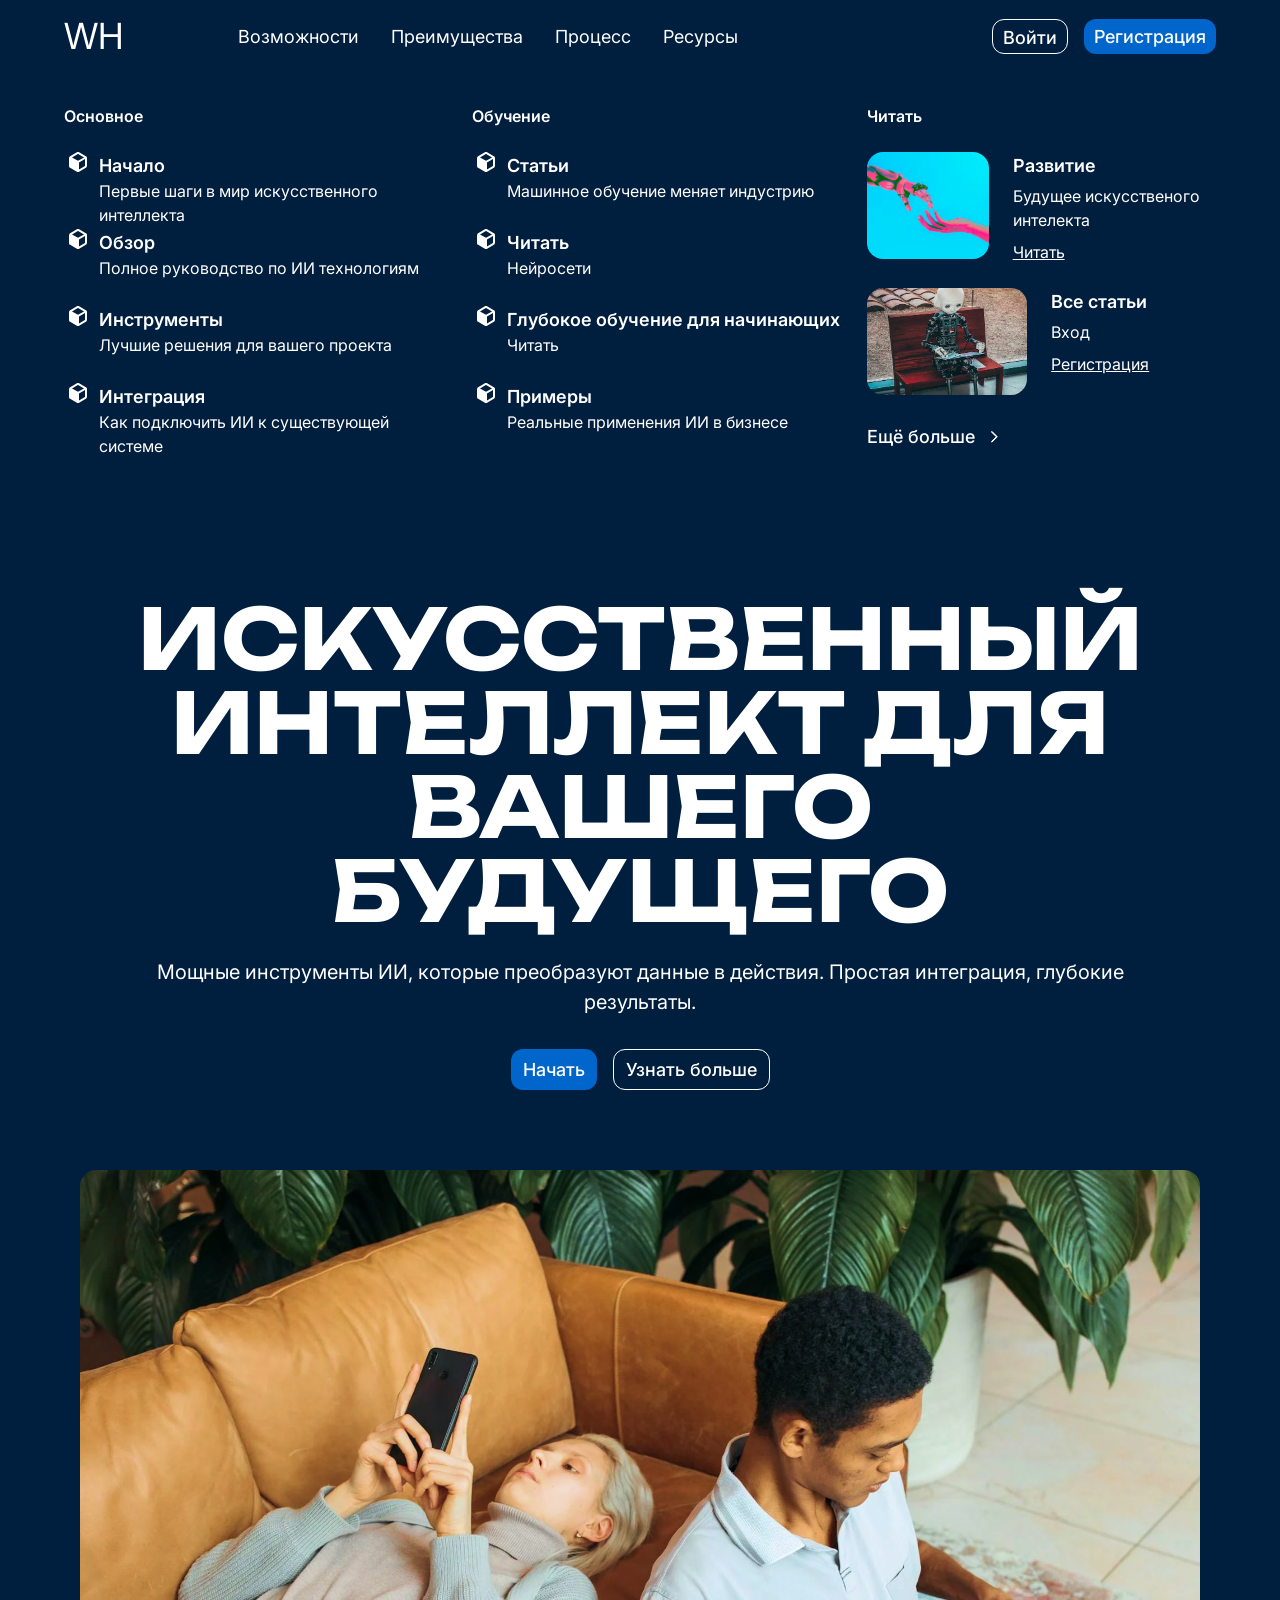
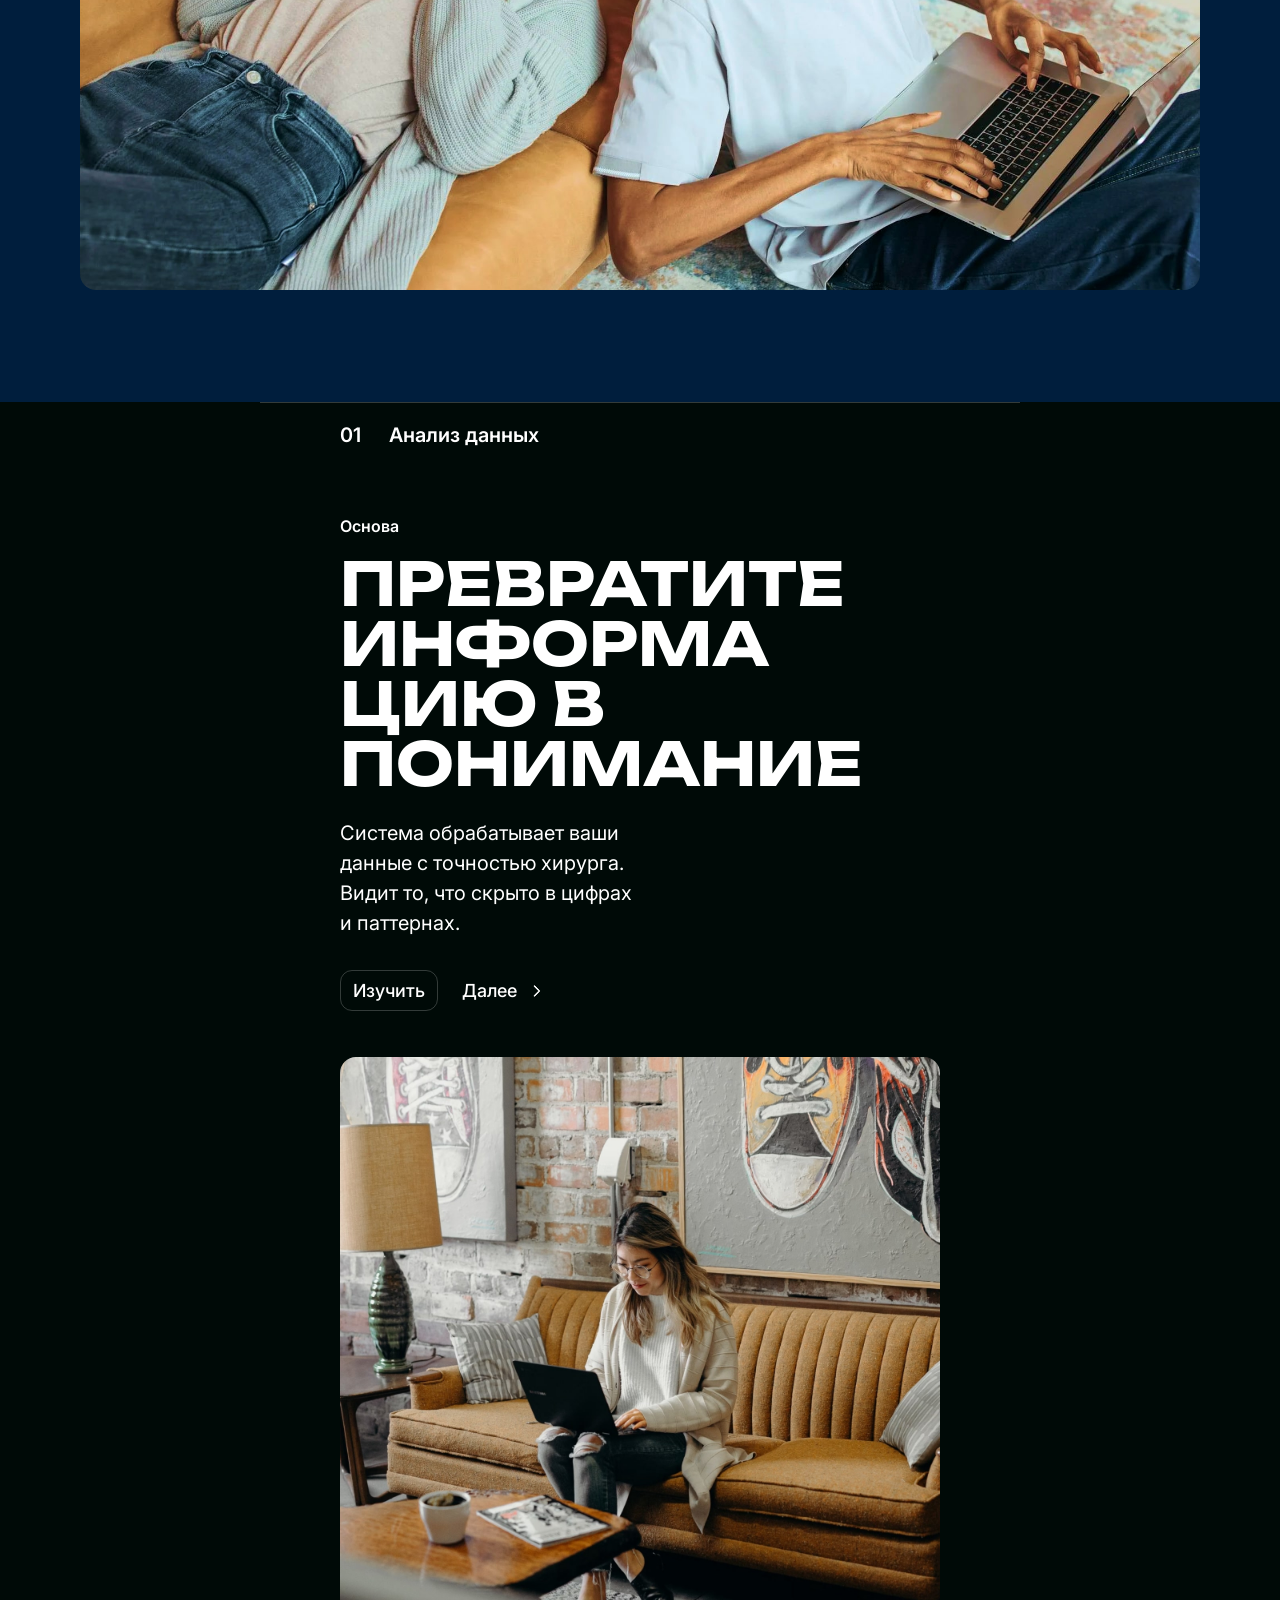
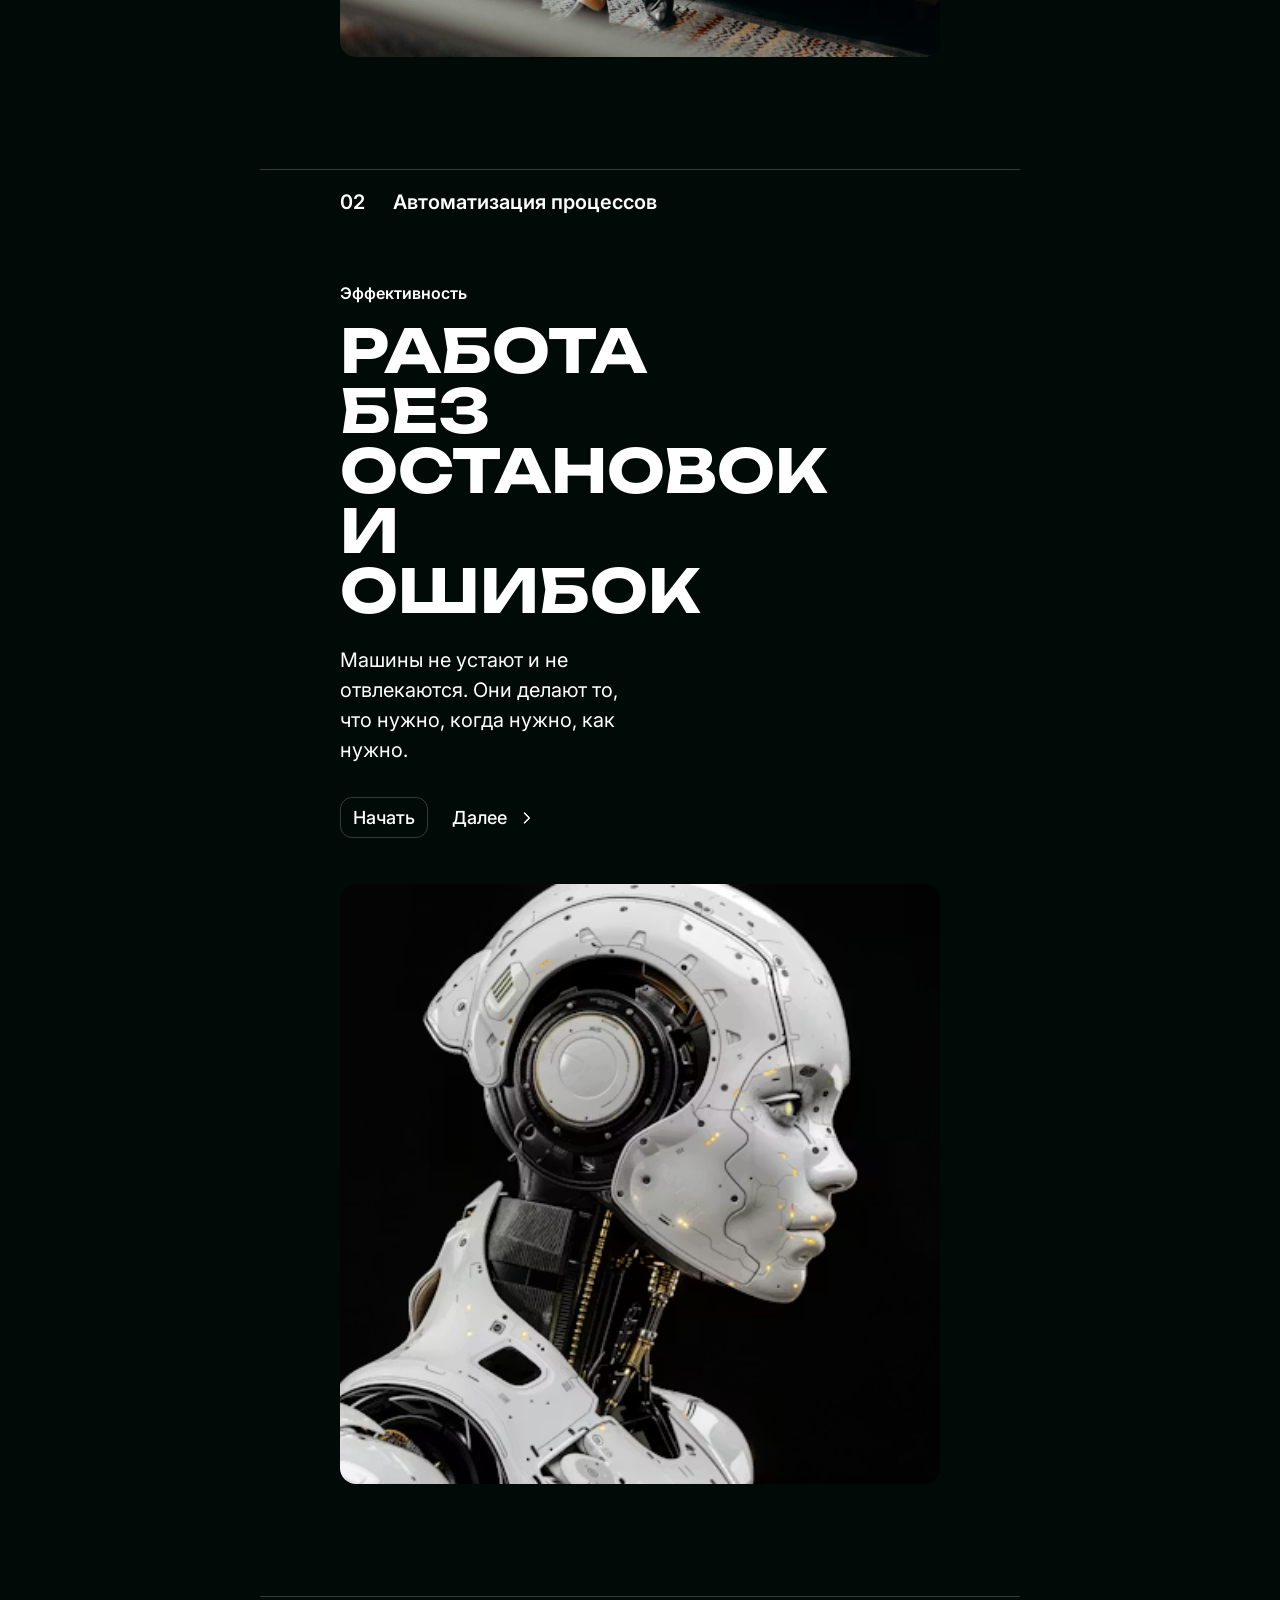
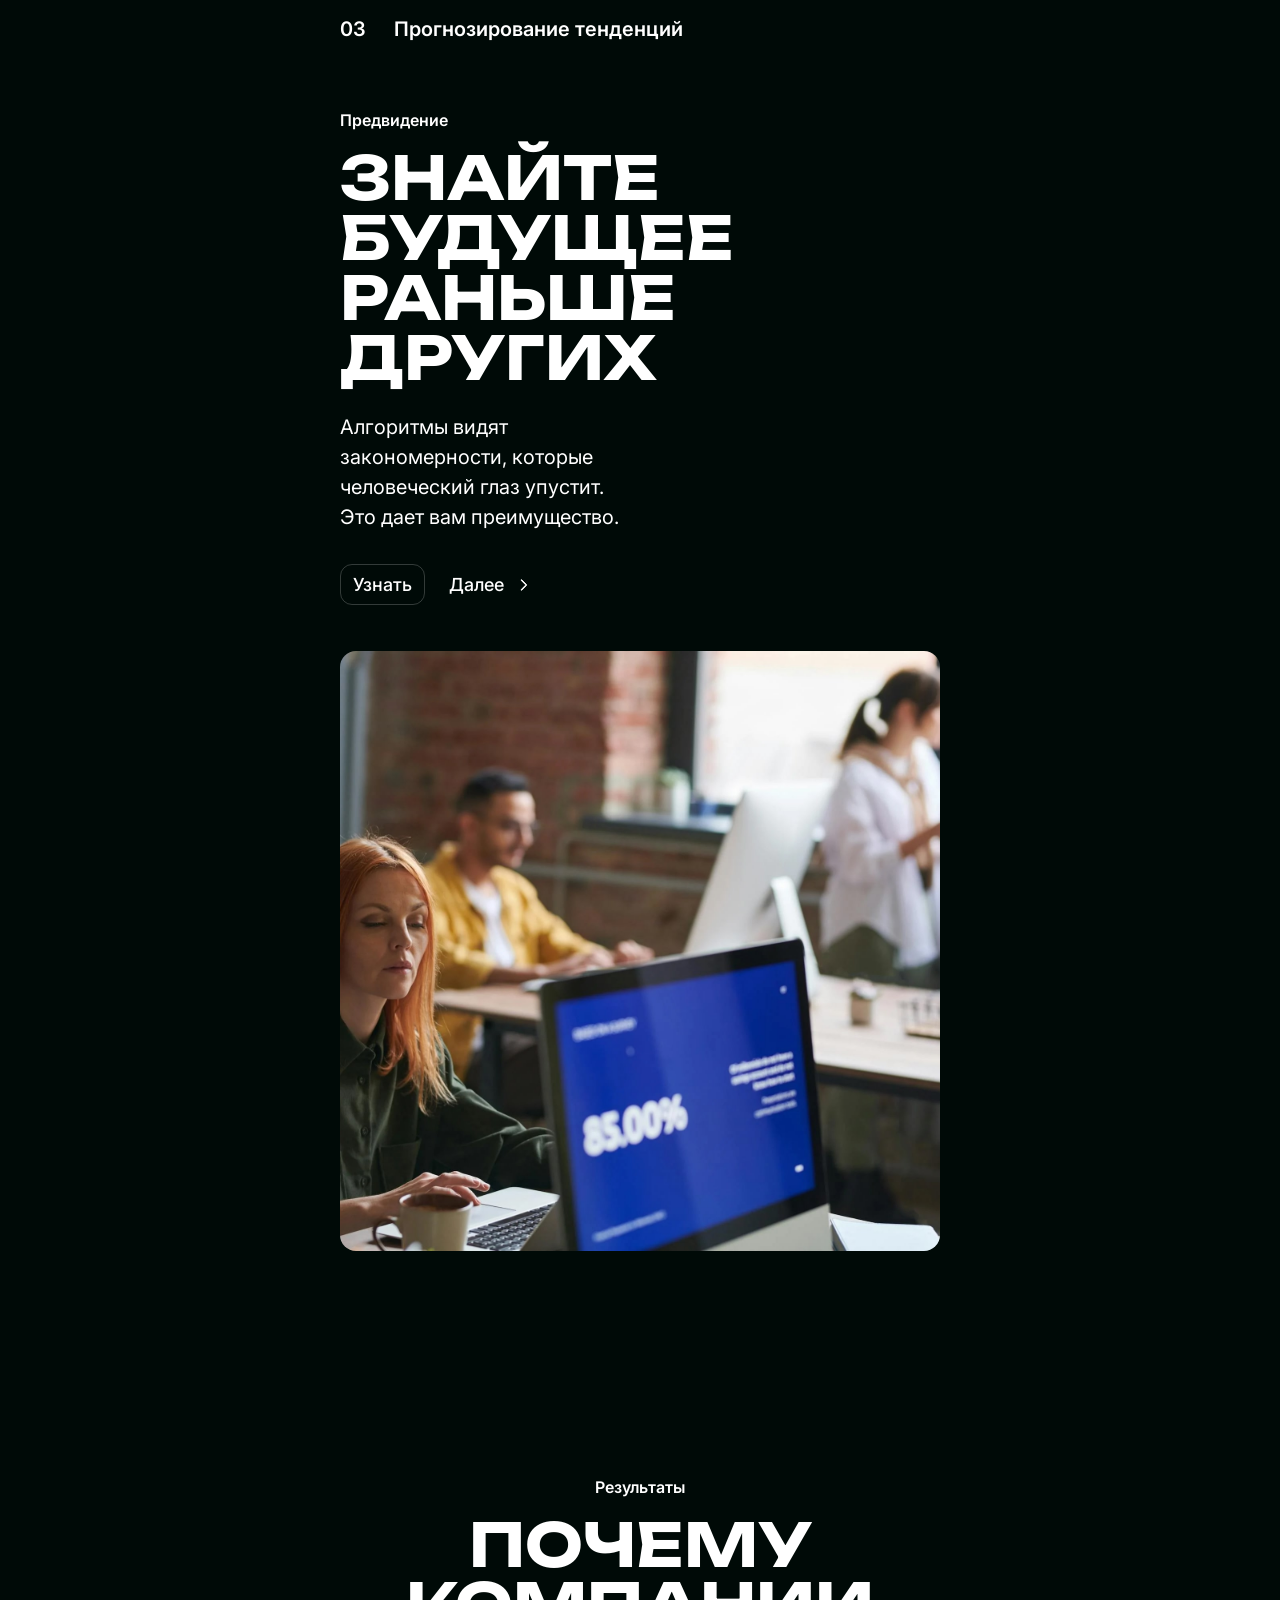
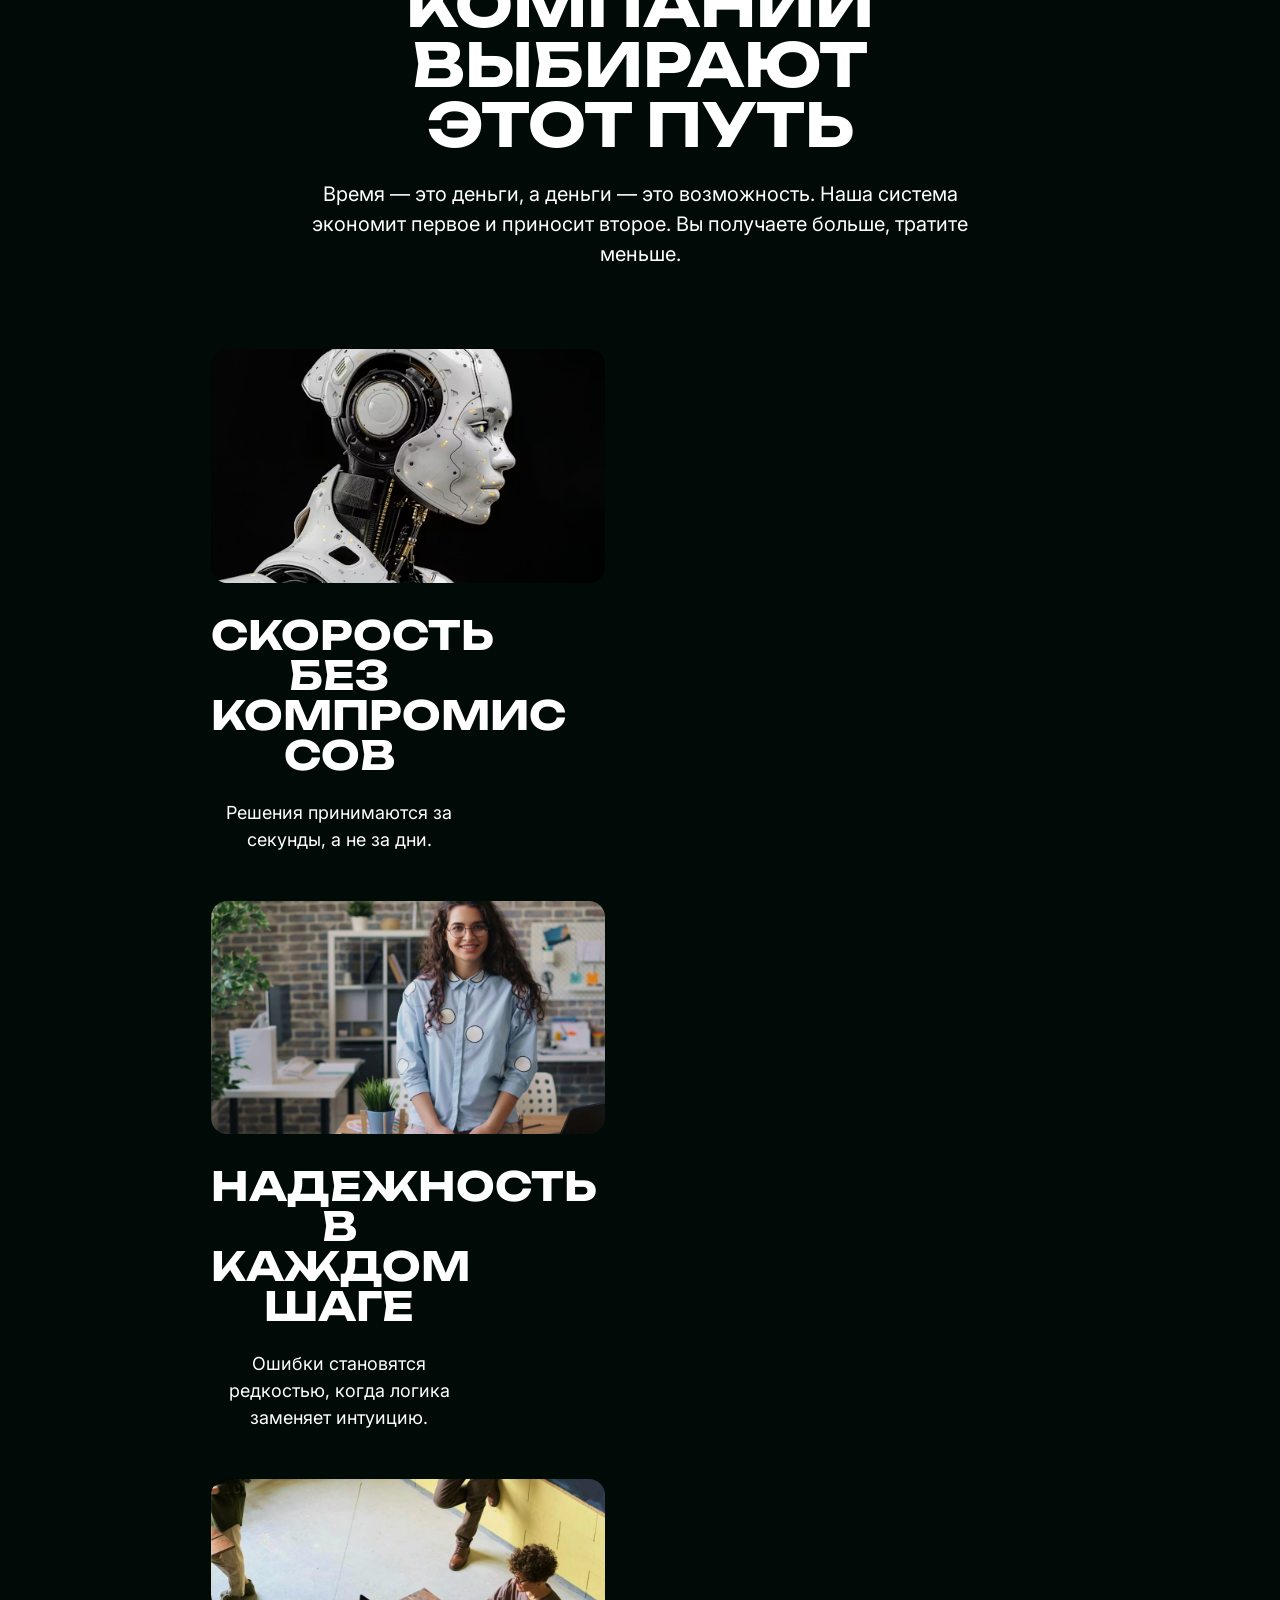
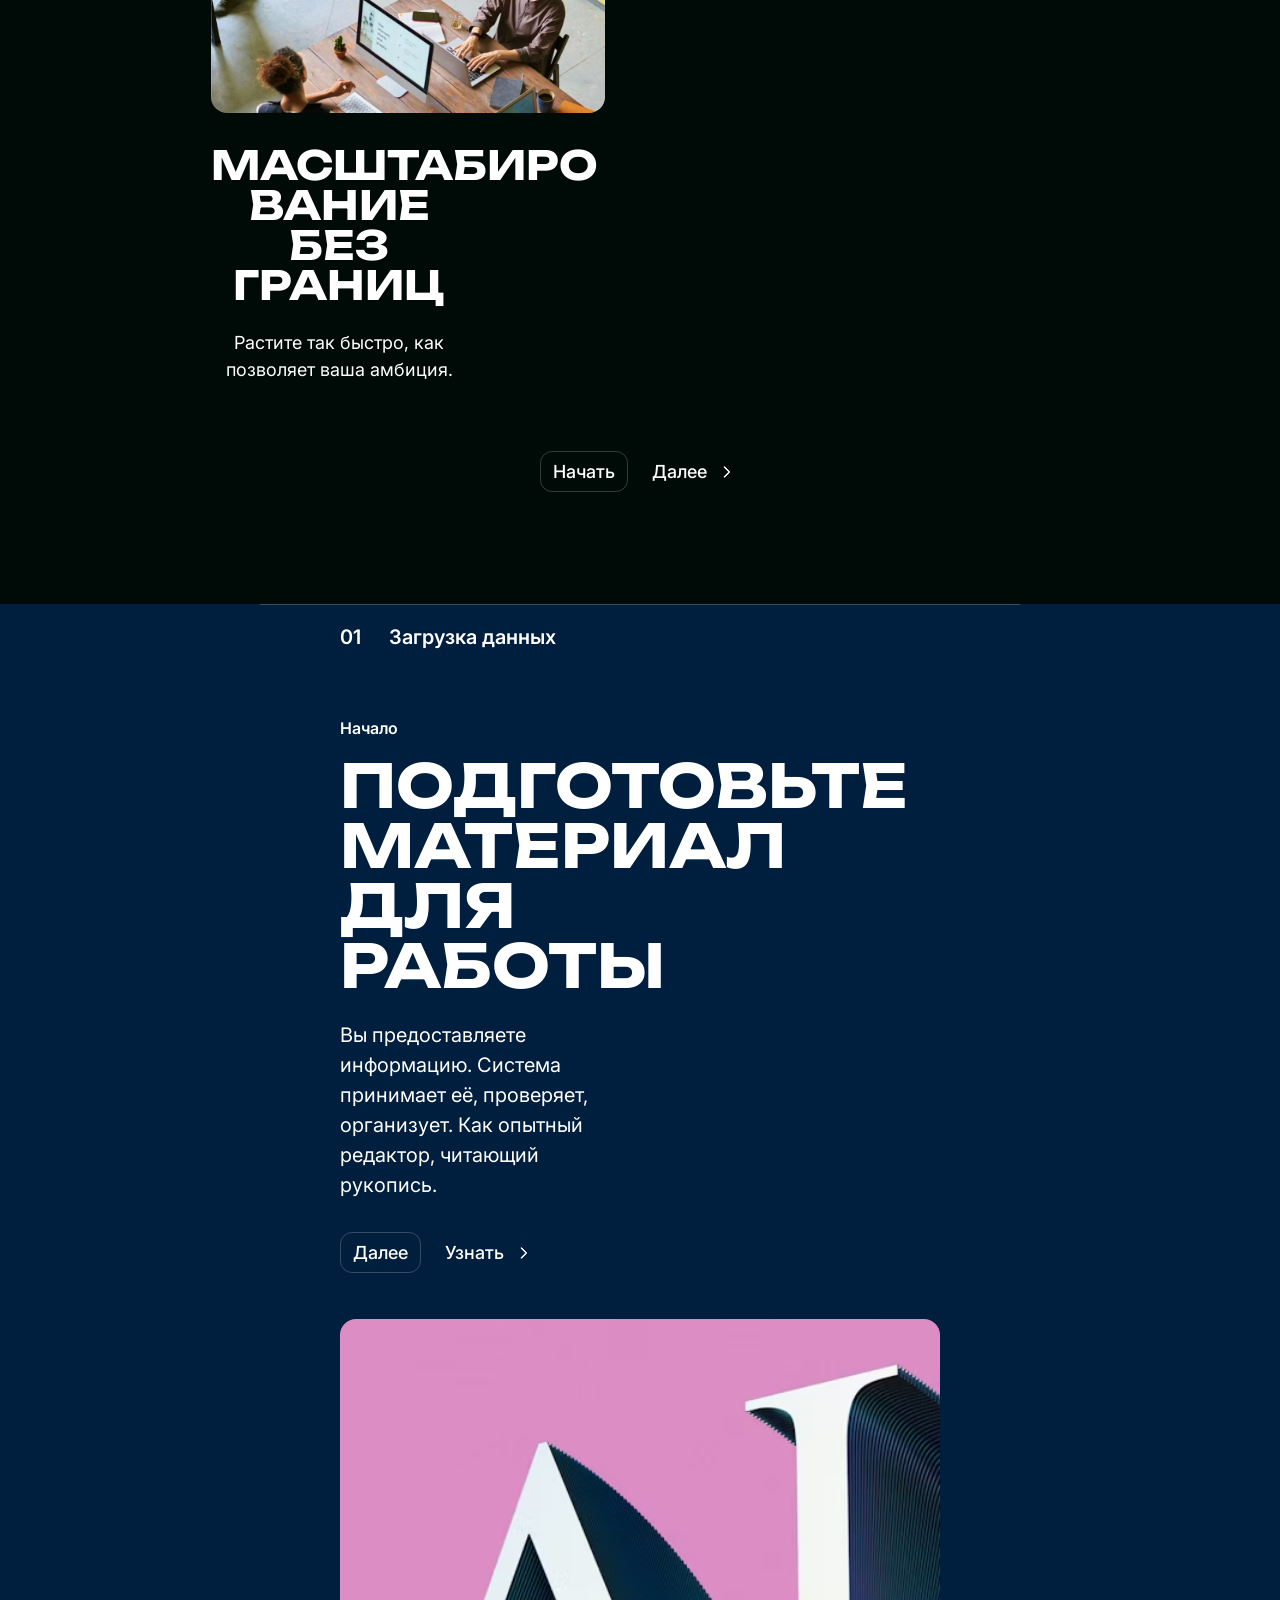
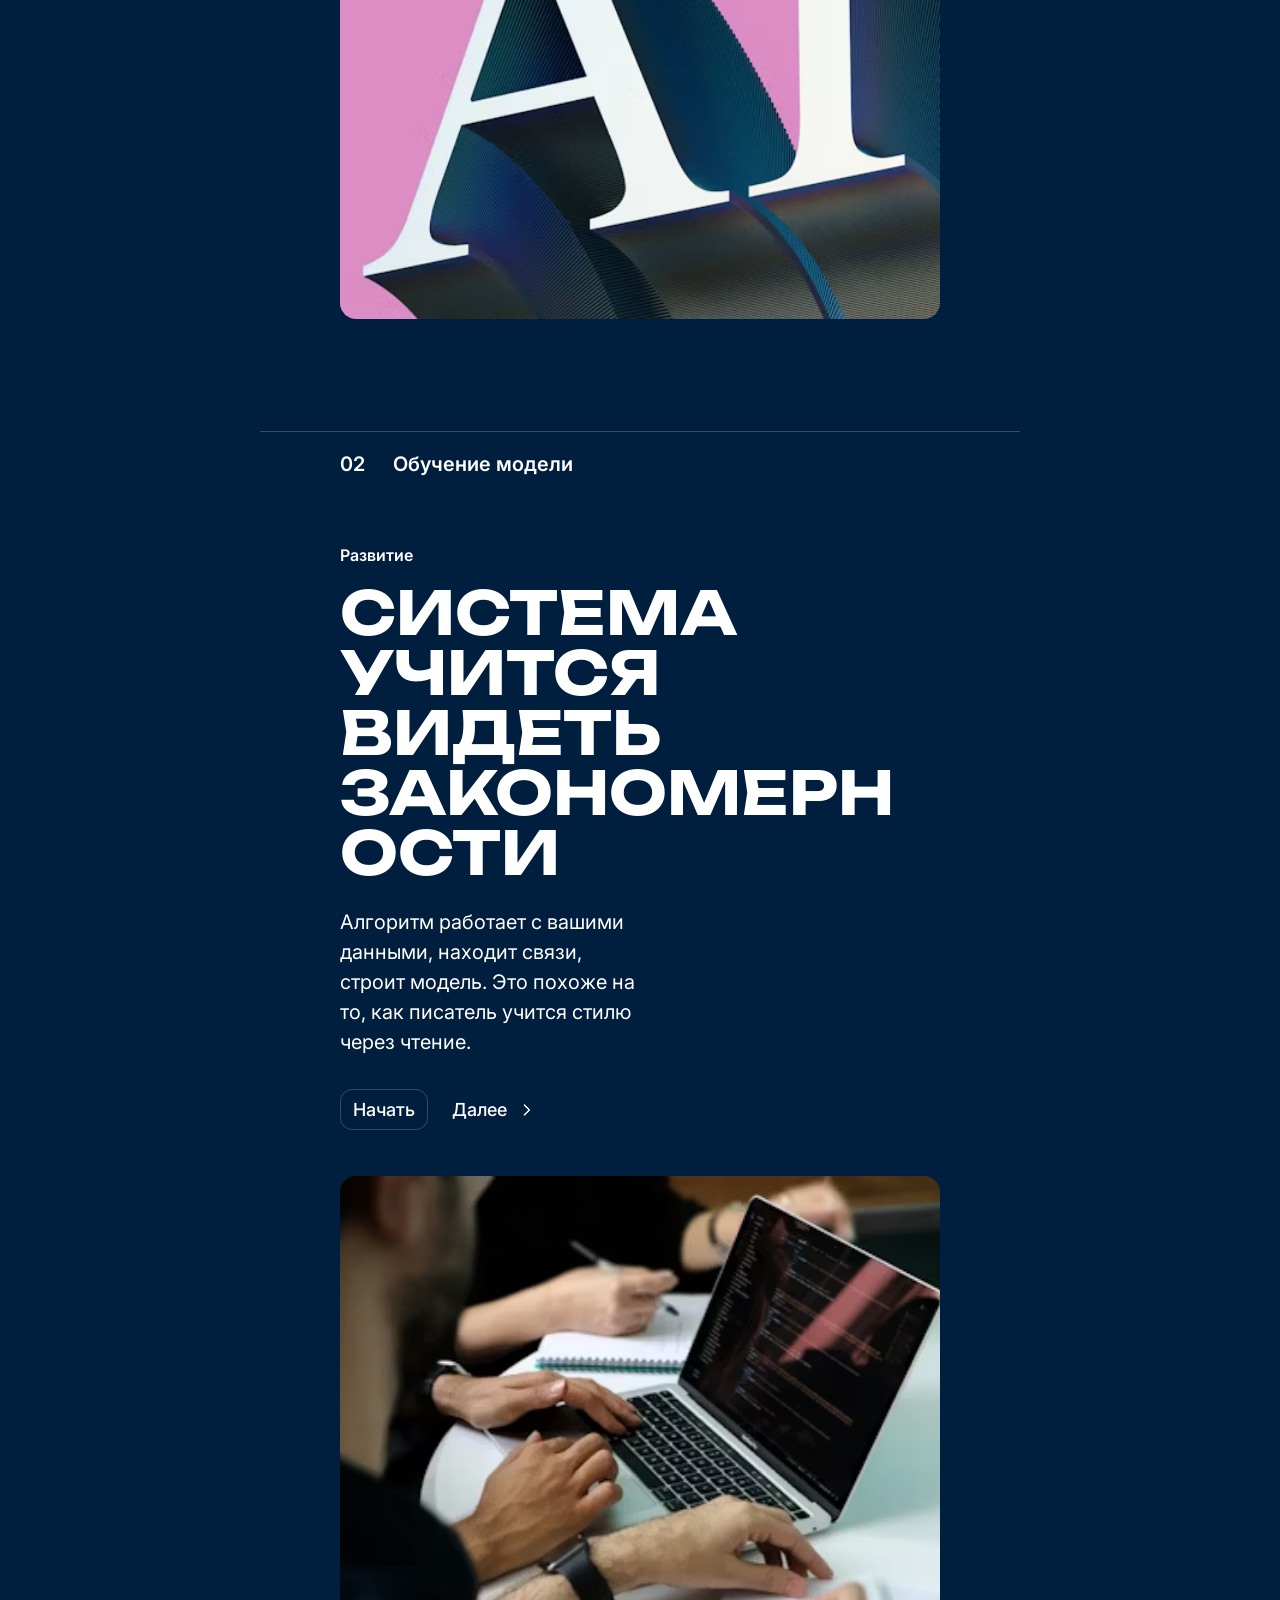
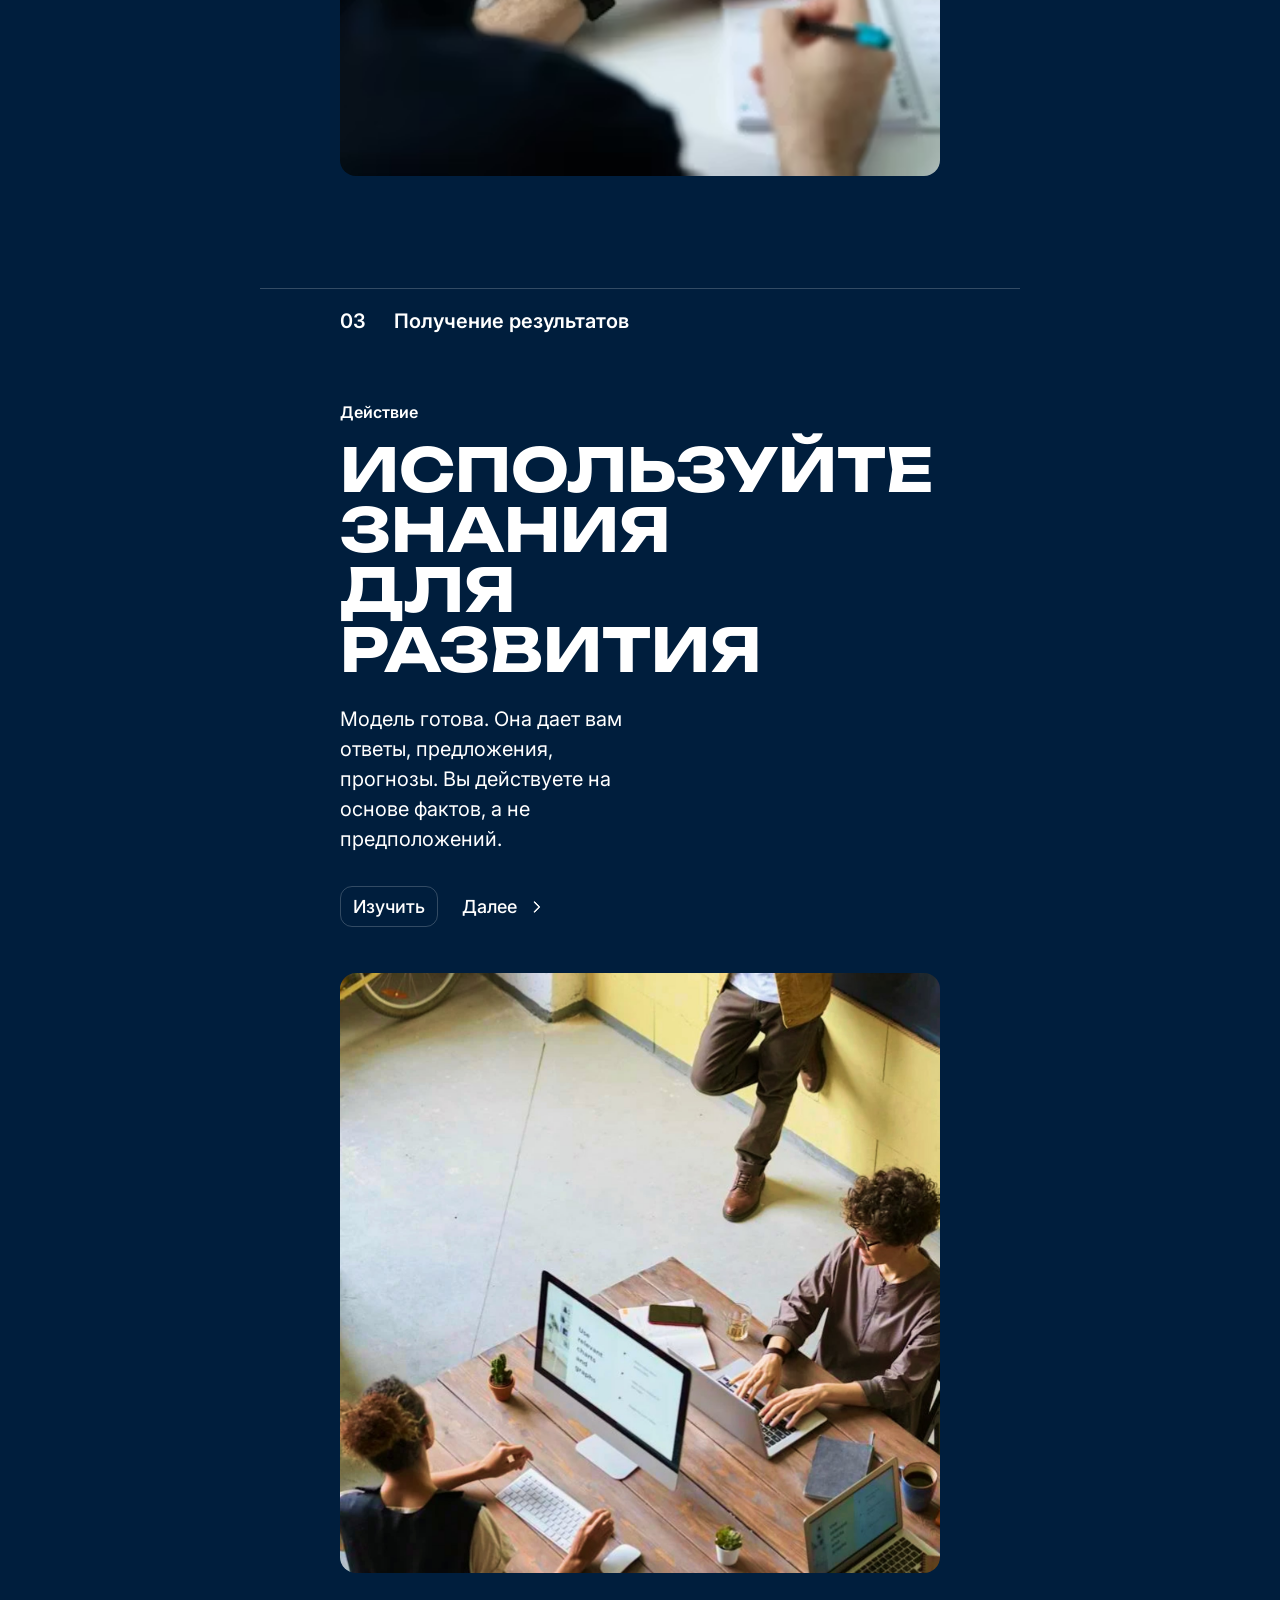
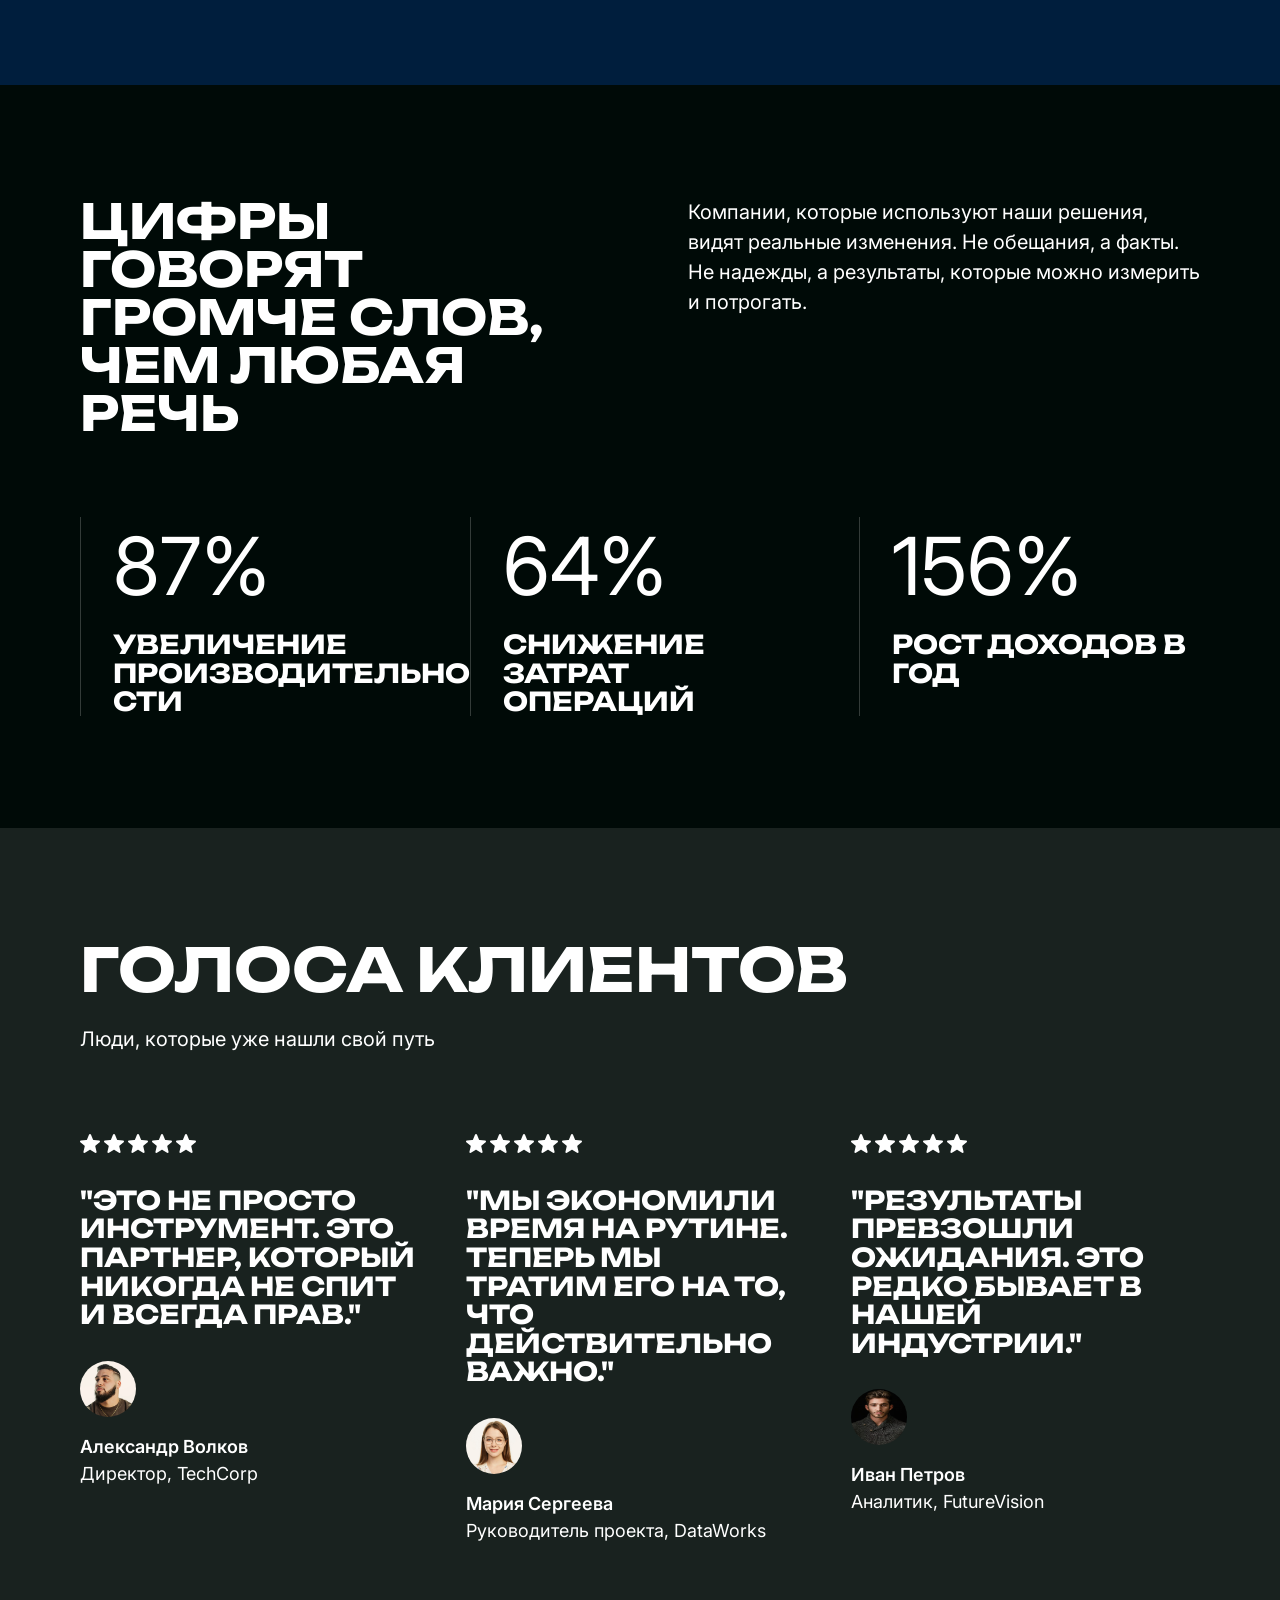
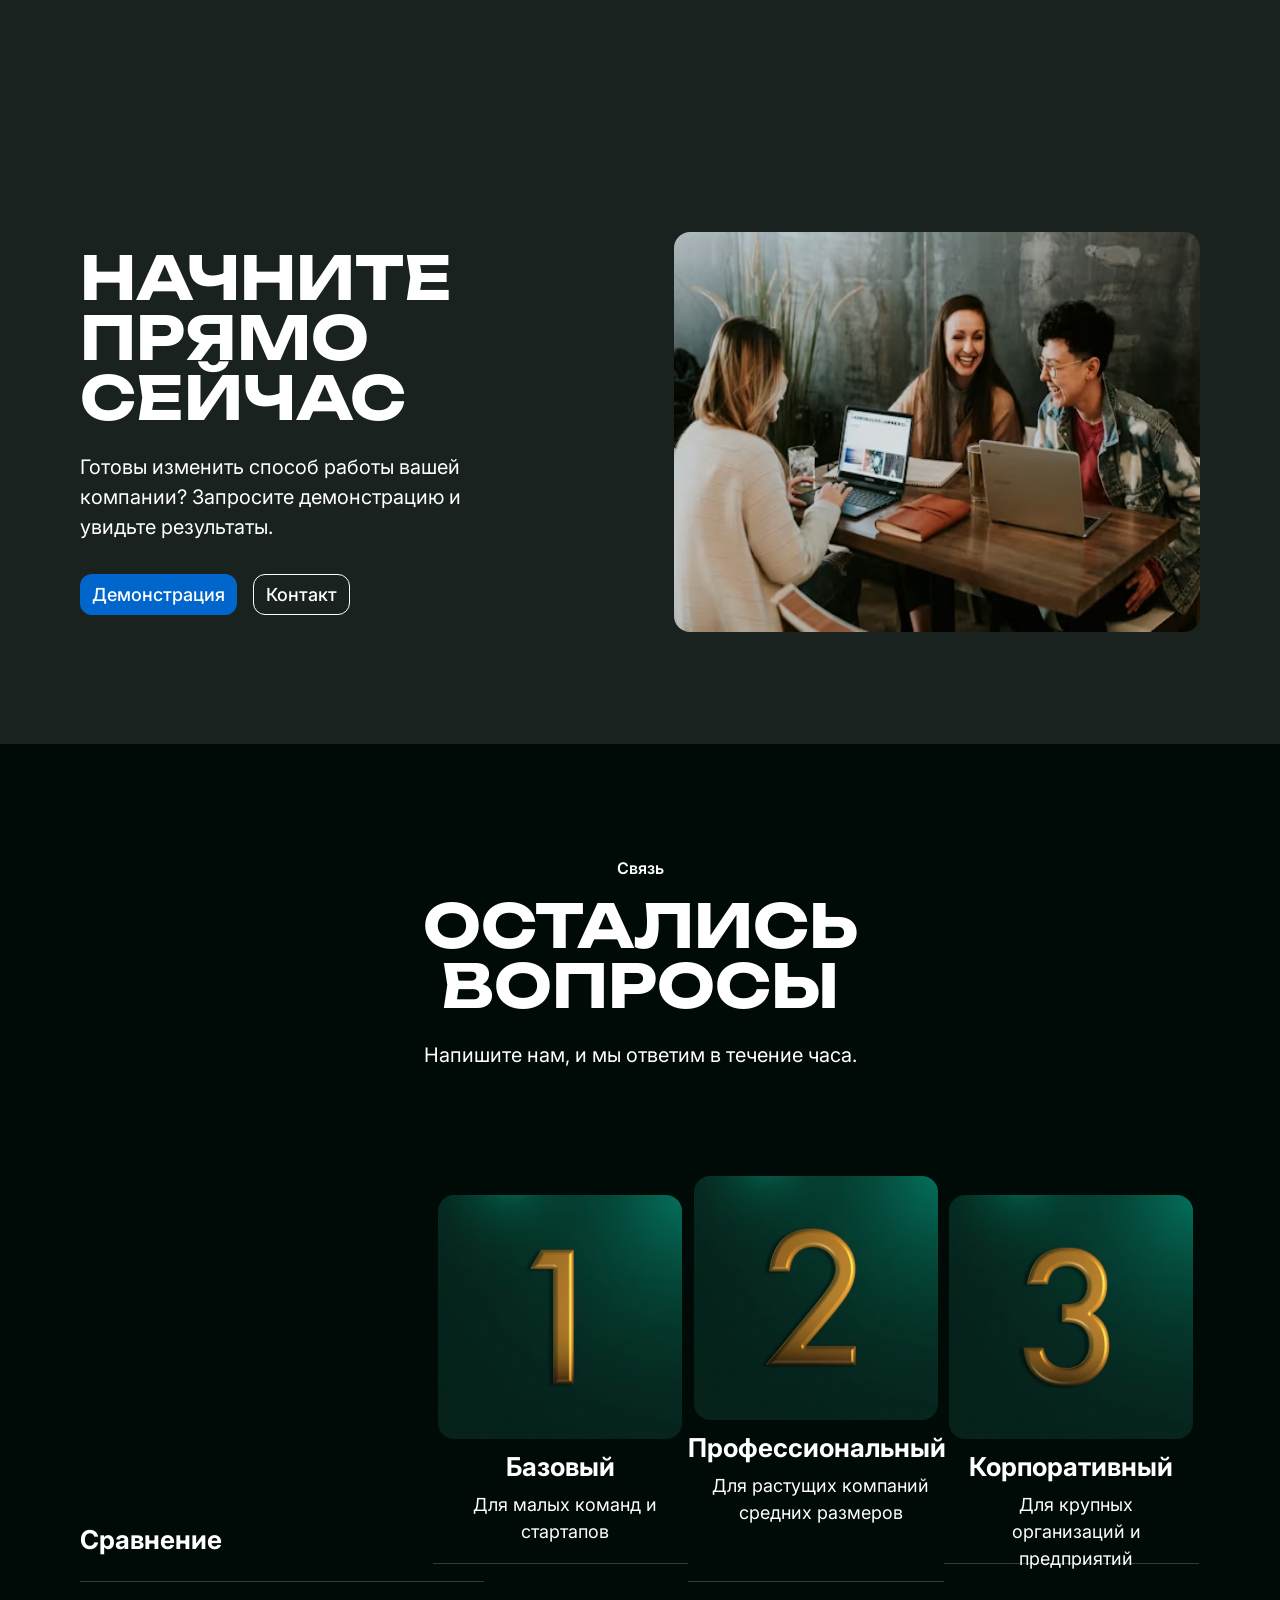
==== commit c6b61f40: "feat(css): add adaptive disign" ====
--- a/01-html-css/adaptive-landing-ai/index.html
+++ b/01-html-css/adaptive-landing-ai/index.html
@@ -119,7 +119,7 @@
     <main>
         <section class="intro">
             <div class="intro-container">
-                <h1 class="intro-title">Искусственный интеллект для вашего будущего</h1>
+                <h1 class="intro-title">Искусстве<span class="intro-title_wrap">нный</span> интеллект для вашего будущего</h1>
                 <p class="intro-text">Мощные инструменты ИИ, которые преобразуют данные в действия. Простая интеграция, глубокие результаты.</p>
                 <div class="intro-actions">
                     <button class="intro-button start">Начать</button>
@@ -195,7 +195,7 @@
                     <div class="features-result_cards">
                         <div class="card">
                             <div class="card-image card-image1"></div>
-                            <h3 class="card-title">Скорость без компромис<br>сов</h3>
+                            <h3 class="card-title">Скорость без компромис<span class="features-wrap">сов<span></h3>
                             <p class="card-text">Решения принимаются за секунды, а не за дни.</p>
                         </div>
                         <div class="card">
@@ -224,7 +224,7 @@
                     <div class="feature-content">
                         <div class="feature-content_container">
                             <h5 class="feature-content_title">Начало</h5>
-                            <h2 class="feature-content_heading">Подготовьте материал для работы</h2>
+                            <h2 class="feature-content_heading">Подготов<span class="features-wrap2">ьте</span> материал для работы</h2>
                             <p class="feature-content_text">Вы предоставляете информацию. Система принимает её, проверяет, организует. Как опытный редактор, читающий рукопись.</p>
                             <div class="feature-content_actions">
                                 <button class="feature-button_study">Далее</button>
@@ -260,7 +260,7 @@
                     <div class="feature-content">
                         <div class="feature-content_container">
                             <h5 class="feature-content_title">Действие</h5>
-                            <h2 class="feature-content_heading">Используйте знания для развития</h2>
+                            <h2 class="feature-content_heading">Использу<span class="features-wrap2">йте знания</span> для развития</h2>
                             <p class="feature-content_text">Модель готова. Она дает вам ответы, предложения, прогнозы. Вы действуете на основе фактов, а не предположений.</p>
                             <div class="feature-content_actions">
                                 <button class="feature-button_study">Изучить</button>
@@ -280,7 +280,7 @@
             <div class="stats-content">
                 <div class="stats-content_card">
                     <p>87%</p>
-                    <h6>Увеличение производительно<br>сти</h6>
+                    <h6>Увеличение производительно<span class="features-wrap">сти</span></h6>
                 </div>
                 <div class="stats-content_card">
                     <p>64%</p>
@@ -288,7 +288,7 @@
                 </div>
                 <div class="stats-content_card">
                     <p>156%</p>
-                    <h6>Рост доходов в <br>год</h6>
+                    <h6>Рост доходов в <span class="features-wrap">год</span></h6>
                 </div>
             </div>
         </section>
@@ -380,31 +380,41 @@
                         </div>
                         <div class="grid-column_content ceil2">
                             <img class="grid-column_image" src="./assets/images/faq2.png" alt="">
-                            <h5 class="grid-column_title">Профессиональ<br>ный</h5>
+                            <h5 class="grid-column_title">Профессио<span class="features-wrap2">наль<span class="features-wrap1">ный</span></span></h5>
                             <p class="grid-column_text">Для растущих компаний средних размеров</p>
                         </div>
                         <div class="grid-column_content ceil1">
                             <img class="grid-column_image" src="./assets/images/faq3.png" alt="">
-                            <h5 class="grid-column_title">Корпоративный</h5>
+                            <h5 class="grid-column_title">Корпорати<span class="features-wrap2">вный</span></h5>
                             <p class="grid-column_text">Для крупных организаций и предприятий</p>
                         </div>
                         <div class="row-title row1">Обработка данных в месяц</div>
-                        <div class="row-ceil row1">Неограниченно</div>
+                        <div class="row-stub"></div>
+                        <div class="row-stub"></div>
+                        <div class="row-ceil row1">Неограни<span class="features-wrap2">ченно</span></div>
                         <div class="row-ceil row1">50</div>
                         <div class="row-ceil row1">10</div>
                         <div class="row-title">Поддержка в реальном времени</div>
+                        <div class="row-stub"></div>
+                        <div class="row-stub"></div>
                         <div class="row-ceil">✓</div>
                         <div class="row-ceil">✓</div>
                         <div class="row-ceil">✓</div>
                         <div class="row-title">Интеграция с внешними системами</div>
+                        <div class="row-stub"></div>
+                        <div class="row-stub"></div>
                         <div class="row-ceil">✓</div>
                         <div class="row-ceil">✓</div>
                         <div class="row-ceil">✓</div>
                         <div class="row-title">Пользовательские отчеты и аналитика</div>
+                        <div class="row-stub"></div>
+                        <div class="row-stub"></div>
                         <div class="row-ceil">✓</div>
                         <div class="row-ceil">✓</div>
                         <div class="row-ceil">✕</div>
                         <div class="row-title">Выделенный менеджер аккаунта</div>
+                        <div class="row-stub"></div>
+                        <div class="row-stub"></div>
                         <div class="row-ceil">✓</div>
                         <div class="row-ceil">✕</div>
                         <div class="row-ceil">✕</div>       
@@ -463,11 +473,15 @@
                 </div>
             </div>
             <div class="footer-credits">
-                <div class="credits-links">
-                    <p class="credits-link">© 2026 WEB HACKER AI. Все права защищены.</p>
-                    <p class="credits-link">Политика конфиденциальности</p>
-                    <p class="credits-link">Условия использования</p>
-                    <p class="credits-link">Настройки cookies</p>
+                <div class="credits-links_container">
+                    <div class="copyright">
+                        <p class="credits-link">© 2026 WEB HACKER AI. Все права защищены.</p>
+                    </div>
+                    <div class="credits-links">
+                        <p class="credits-link">Политика конфиденциальности</p>
+                        <p class="credits-link">Условия использования</p>
+                        <p class="credits-link">Настройки cookies</p>
+                    </div>
                 </div>
                 <div class="social-links">
                     <img src="" alt="">
--- a/01-html-css/adaptive-landing-ai/style.css
+++ b/01-html-css/adaptive-landing-ai/style.css
@@ -5,11 +5,14 @@
     margin: 0 auto;
 }
 
+/*                  header                   */
+
 header {
     height: 485px;
     padding: 0 64px;
     background-color: #001E3D;
     color: #fff;
+    position: relative;
 }
 
 .navigation {
@@ -21,12 +24,12 @@
 
 .nav-logo {
     font-size: 36px;
-    margin-right: 100px;
+    margin-right: min(6.5vw, 100px);
 }
 
 .nav-list {
     display: flex;
-    gap: 33px;
+    gap: min(2.5vw, 33px);
     align-items: center;
     list-style: none;
 }
@@ -69,16 +72,21 @@
 .mega-menu {
     padding: 32px 0 17px;
     display: flex;
-    gap: 64px;
+    gap: min(1.5vw, 64px);
 }
 
 .menu {
     display: flex;
-    gap: 32px;
+    gap: min(2.5vw, 32px);
+    width: calc(68vw);
+}
+
+.blog {
+    width: calc(40vw - 2vw);
 }
 
 .menu-list {
-    width: 376px;
+    width: min(30vw, 376px);
 }
 
 .menu-list_title, .blog-title {
@@ -125,8 +133,8 @@
 }
 
 .blog-item {
-    width: 464px;
-    height: 127px;
+    max-width: 100%;
+    min-height: 127px;
     gap: 24px;
     padding: 8px 0;
     margin-bottom: 8px;
@@ -171,6 +179,163 @@
     align-items: center;
     gap: 16px;
 }
+
+
+@media (max-width: 1000px) {
+    .nav-actions {
+        position: absolute;
+        bottom: -20px;
+        width: calc(100vw - 120px);
+        margin: 0 auto;
+        display: flex;
+        align-items: center;
+        justify-content: center;
+    }
+
+    header {
+        padding: 0 20px;
+        height: auto;
+    }
+
+    .mega-menu {
+        flex-direction: column;
+        align-items: center;
+        padding: 0;
+        padding-bottom: 180px;
+    }
+
+    .menu {
+        width: 100%;
+    }
+
+    .menu-item {
+        align-items: center;
+        width: 102%;
+    }
+    
+   .blog {
+        width: 100%;
+    }
+
+    .blog-list {
+        width: 100%;
+        display: flex;
+        flex-direction: row;
+    }
+
+    .menu-list {
+        width: 50vw;
+    }
+
+    .menu-item {
+        height: auto;
+    }
+}
+
+@media (max-width: 768px) {
+
+    .mega-menu {
+        gap: 32px;
+    }
+
+    .menu {
+        flex-direction: column;
+        gap: 16px;
+    }
+
+    .menu-list {
+        width: 100%;
+    }
+
+    .nav-list {
+        flex-direction: column;
+        align-items: start;
+        gap: 0;
+    }
+
+    .nav-logo {
+        margin-bottom: 18px;
+    }
+
+    .list-item {
+        font-size: 16px;
+        padding: 12px 0;
+    }
+
+    .list-item a {
+        font-size: 16px;
+    }
+
+    .login, .registration {
+        width: 100%;
+    }
+
+    .nav-actions {
+        flex-direction: column;
+        width: 90%;
+        font-size: 16px;
+        bottom: 24px;
+        gap: 13px;
+    }
+
+    .menu-item {
+        margin: 8px 5px;
+        gap: 12px;
+        height: 40px;
+    }
+
+    .menu-list_title, .blog-title {
+        font-size: 14px;
+        margin-bottom: 0;
+    }
+
+    .blog-title {
+        margin-left: 24px;
+        margin-bottom: 16px;
+    }
+
+    .menu-item_content-title, .blog-item_content-title {
+        font-size: 16px;
+    }
+
+    .menu-item_content-disc {
+        display: none;
+    }
+
+    .blog-item {
+        flex-direction: column;
+        gap: 8px;
+        width: 90%;
+        margin-left: 24px;
+    }
+
+    .blog-list {
+        flex-direction: column;
+        gap: 0;
+    }
+
+    .blog-item_image {
+        width: calc(100% - 16px);
+        min-height: 191px;
+        margin-bottom: 16px;
+    }
+
+    .blog-item_content {
+        max-width: 100%;
+    }
+
+    .blog-item_content-disc, .blog-item_content-link {
+        font-size: 14px;
+    }
+
+    .blog-button {
+        font-size: 16px;
+        margin-left: 24px;
+        margin-top: 12px;
+    }
+}
+
+/*                     intro                          */
 
 .intro {
     padding: 112px 80px;
@@ -227,6 +392,46 @@
     background-position: center;
 }
 
+@media (max-width: 1000px) {
+    .intro {
+        padding: 60px 20px;
+    }
+
+    .intro-title {
+        font-size: 50px;
+    }
+}
+
+@media (max-width: 768px) {
+    .intro-title {
+        font-size: 40px;
+        margin-top: 138px;
+    }
+
+    .intro-title_wrap {
+        display: block;
+    }
+
+    .intro-text {
+        font-size: 16px;
+        width: 110%;
+        margin-bottom: 20px;
+    }
+
+    .intro-button {
+        font-size: 16px;
+    }
+
+    .intro-image {
+        margin-top: 48px;
+        max-height: 188px;
+        width: 100%;
+        margin-bottom: 4px;
+    }
+}
+
+/* features */
+
 .features-container_first, .features-container_second, .features-result {
     display: flex;
     flex-direction: column;
@@ -316,7 +521,7 @@
 .feature-button_study {
     height: 39;
     border-radius: 12px;
-    border: 1px solid #fff;
+    border: 1px solid rgb(255, 255, 255, 0.2);
 }
 
 .feature-button_continue {
@@ -424,6 +629,108 @@
     margin-left: 10px;
 }
 
+.features-wrap {
+    display: block;
+}
+
+@media (max-width: 1400px) {
+    .feature-content {
+        flex-direction: column;
+        gap: 46px;
+    }
+
+    .features-result_cards {
+        flex-direction: column;
+        margin-left: 0;
+        gap: 48px;
+        margin-bottom: 20px;
+    }
+}
+
+@media (max-width: 1000px) {
+    .feature {
+        padding-bottom: 60px;
+    }
+
+    .feature-info {
+        margin-top: 2px;
+        gap: 20px;
+        height: 76px;
+    }
+
+    .feature-content_container {
+        width: 100%;
+    }
+
+    .feature-info_title {
+        font-size: 16px;
+    }
+
+    .feature-content_title {
+        font-size: 16px;
+        margin-bottom: 12px;
+    }
+
+    .feature-content_heading {
+        font-size: 36px;
+        margin-bottom: 20px;
+    }
+
+    .feature-content_text {
+        font-size: 16px;
+        width: 100%;
+        margin-bottom: 24px;
+    }
+
+    .feature-content_image {
+        width: 335px;
+        max-height: 335px;
+        margin-bottom: 5px;
+    }
+
+    .feature-content_actions button {
+        font-size: 16px;
+    }
+
+    .features-result_container {
+        padding: 62px 20px;
+        gap: 26px;
+    }
+
+    .features-result_header {
+        max-width: 100%;
+    }
+
+    .card {
+        width: 100%;
+    }
+
+    .card-title {
+        font-size: 24px;
+        margin-bottom: 20px;
+    }
+
+    .card-text {
+        font-size: 16px;
+    }
+
+    .features-wrap {
+        display: inline;
+    }
+
+    .card-image {
+        max-width: 335px;
+        max-height: 198px;
+        margin-bottom: 24px;
+    }
+
+    .features-wrap2 {
+        display: block;
+    }
+}
+
+/*                          stats                                 */
+
 .stats {
     background-color: #000A07;
     padding: 112px 80px;
@@ -480,6 +787,49 @@
     text-transform: uppercase;
 }
 
+@media (max-width: 1000px) {
+
+    .stats-heading {
+        flex-direction: column;
+        gap: 20px;
+        margin-bottom: 48px;
+    }
+
+    .stats {
+        padding: 64px 20px;
+    }
+
+    .stats-title {
+        max-width: 100%;
+        font-size: 32px;
+    }
+
+    .stats-text {
+        max-width: 100%;
+        margin: 0;
+        font-size: 16px;
+    }
+
+    .stats-content {
+        flex-direction: column;
+        gap: 29px;
+    }
+
+    .stats-content_card {
+        width: 100%;
+    }
+
+    .stats-content_card p {
+        font-size: 56px;
+    }
+
+    .stats-content_card h6 {
+        font-size: 18px;
+    }
+}
+
+/* testimonial */
+
 .testimonial {
     padding: 112px 80px;
     background-color: #19221F;
@@ -552,6 +902,50 @@
     border-radius: 50%;
     margin-bottom: 16px;
 }
+
+@media (max-width: 1000px) {
+
+    .testimonial {
+        padding: 64px 20px;
+        gap: 48px;
+    }
+
+    .testimonial-heading {
+        gap: 18px;
+    }
+
+    .testimonial-title {
+        font-size: 36px;
+    }
+
+    .testimonial-subtitle {
+        font-size: 16px;
+    }
+
+    .testimonial-cards {
+        flex-direction: column;
+    }
+
+    .testimonial-card {
+        max-width: 100%;
+        gap: 24px;
+    }
+
+    .quote {
+        font-size: 18px;
+        width: 102%;
+    }
+
+    .full-name {
+        font-size: 16px;
+    }
+
+    .position {
+        font-size: 16px;
+    }
+}
+
+/* get_start */
 
 .get_start {
     padding: 112px 80px;
@@ -606,6 +1000,44 @@
     height: auto;
 }
 
+@media (max-width: 1000px) {
+    .get_start {
+        padding: 64px 20px;
+    }
+
+    .get_start-content {
+        flex-direction: column;
+        margin-top: 0;
+        gap: 48px;
+    }
+
+    .get_start-title {
+        font-size: 36px;
+    }
+
+    .get_start-text {
+        font-size: 16px;
+        margin-bottom: 20px;
+    }
+
+    .get_start-content_container {
+        flex-direction: column;
+        max-width: 100%;
+    }
+
+    .get_start-image {
+        width: 100%;
+        max-height: 233px;
+        height: auto;
+    }
+
+    .get_start-button {
+        font-size: 16px;
+    }
+}
+
+/*   faq   */
+
 .faq {
     padding: 112px 80px;
     background-color: #000A07;
@@ -749,6 +1181,99 @@
     letter-spacing: 1%;
 }
 
+.row-stub {
+    display: none;
+}
+
+@media (max-width: 1000px) {
+    .faq {
+        padding: 64px 20px;
+    }
+
+    .faq-heading {
+        max-width: 100%;
+        margin-bottom: 64px;
+    }
+
+    .faq-tagline {
+        margin-bottom: 12px;
+    }
+
+    .faq-title {
+        font-size: 36px;
+        margin-bottom: 20px;
+    }
+
+    .faq-text {
+        font-size: 16px;
+    }
+
+    .faq-grid {
+        max-width: calc(100% - 20px);
+        grid-template-columns: 33% 33% 33%;
+        grid-template-rows: 30% ;
+        margin: auto;
+    }
+
+    .row-header {
+        display: none;
+    }
+
+    .grid-column_image {
+        width: 96px;
+        height: 96px;
+    }
+
+    .grid-column_content {
+        text-align: center;
+    }
+
+    .grid-column_title {
+        font-size: 16px;
+    }
+
+    .grid-column_text {
+        font-size: 16px;
+        margin: 0;
+    }
+
+    .ceil1 {
+        height: 240px;
+    }
+
+    .ceil2 {
+        height: 312px;
+    }
+
+    .ceil3 {
+        height: 336px;
+    }
+
+    .row-title {
+        font-size: 16px;
+    }
+
+    .row-ceil {
+        font-size: 16px;
+        display: block;
+    }
+
+    .row-stub {
+        display: block;
+    }
+
+    .faq-actions {
+        margin-top: 96px;
+        gap: 10px;
+    }
+
+    .faq-actions button {
+        font-size: 16px;
+    }
+}
+
+/*   footer */
+
 footer {
     background-color: #000A07;
     padding: 80px;
@@ -851,6 +1376,11 @@
     padding-top: 32px;
 }
 
+.credits-links_container {
+    display: flex;
+    gap: 26px;
+}
+
 .credits-links {
     display: flex;
     gap: 26px;
@@ -866,4 +1396,100 @@
 
 .credits-link:first-child {
     text-decoration: none;
+}
+
+@media (max-width: 1400px) {
+    .footer-content {
+        flex-direction: column;
+        gap: 46px;
+        margin-bottom: 40px;
+    }   
+}
+
+@media (max-width: 1000px) {
+    footer {
+        padding: 46px 20px;
+    }
+
+    .footer-conteiner {
+        flex-direction: column;
+    }
+
+    .footer-links {
+        flex-direction: column;
+        gap: 35px;
+    }
+
+    .footer-logo {
+        font-size: 36px;
+    }
+
+    .footer-list_item.item-header {
+        margin-top: 4px;
+        font-size: 16px;
+        margin-bottom: 12px;
+    }
+
+    .footer-list_item.item-link {
+        font-size: 14px;
+    }
+
+    .footer-newsletter {
+        flex-direction: column;
+    }
+
+    .newsletter-title {
+        font-size: 16px;
+    }
+
+    .newsletter-text {
+        font-size: 14px;
+        max-width: 100%;
+    }
+
+    form {
+        flex-direction: column;
+    }
+
+    #email::placeholder {
+        font-size: 16px;
+    }
+
+    #email {
+        width: 100%;
+        height: 40px;
+        margin-top: 8px;
+    }
+
+    .subscribe {
+        width: 100%;
+        margin-bottom: 0;
+        font-size: 16px;
+    }
+
+    .footer-credits {
+        flex-direction: column-reverse;
+    }
+
+    .credits-links_container {
+        flex-direction: column-reverse;
+    }
+
+    .credits-links {
+        flex-direction: column;
+        margin-top: 32px;
+        gap: 16px;
+    }
+
+    .social-links {
+        flex-direction: column;
+    }
+
+    .credits-link {
+        font-size: 14px;
+    }
+
+    .copyright {
+        margin-top: 4px;
+    }
 }
